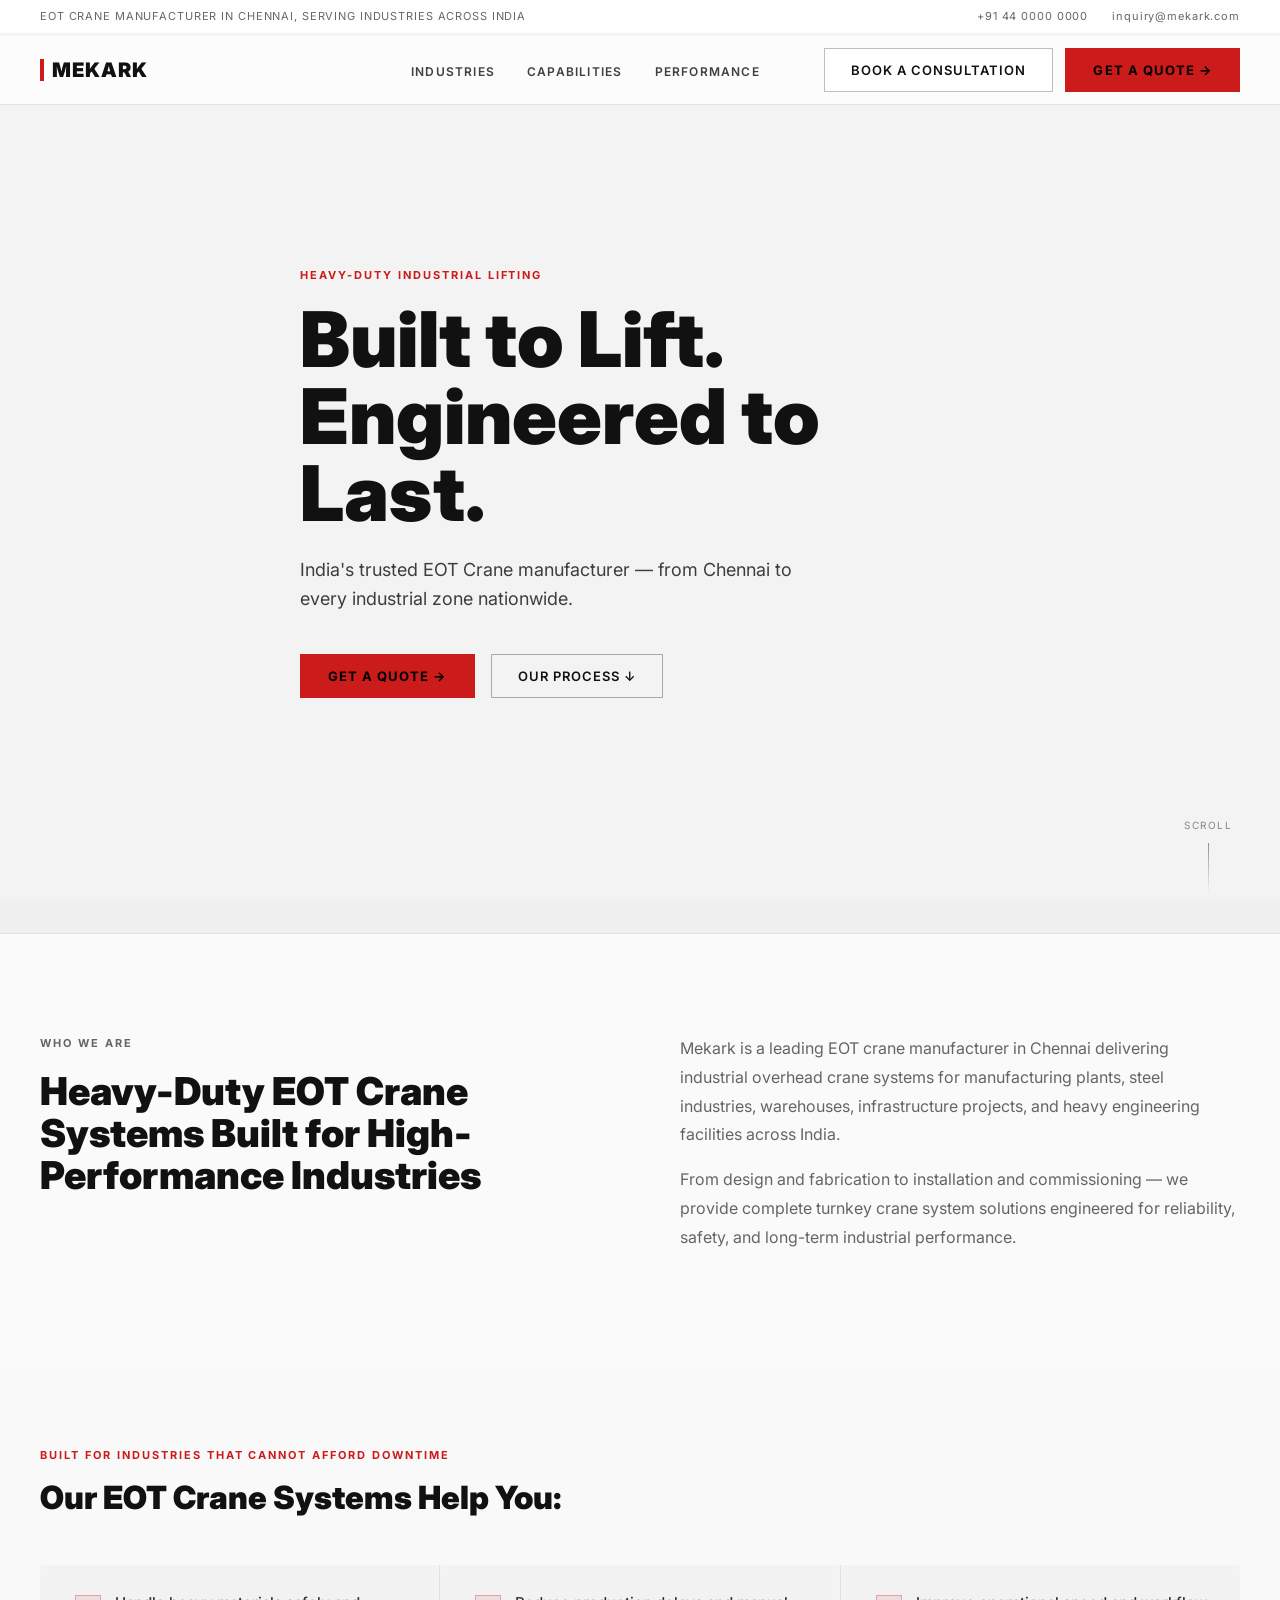
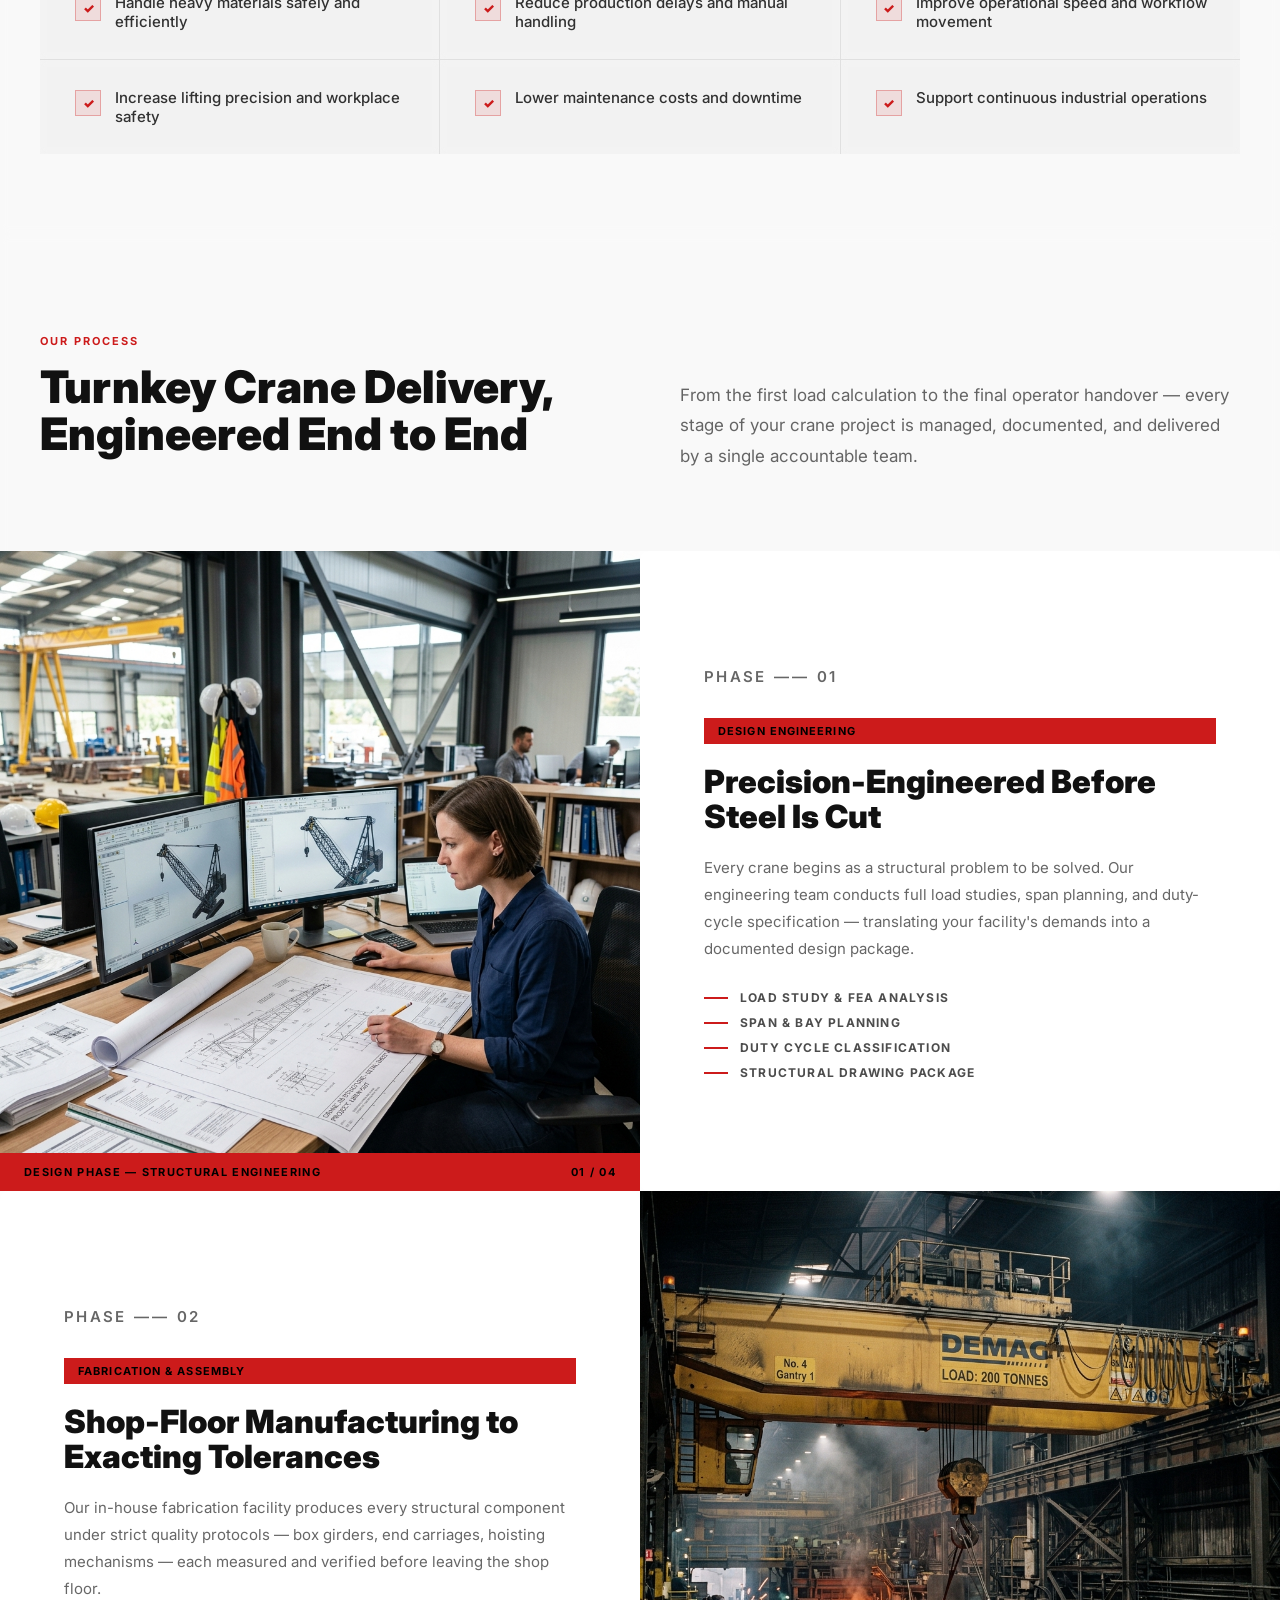
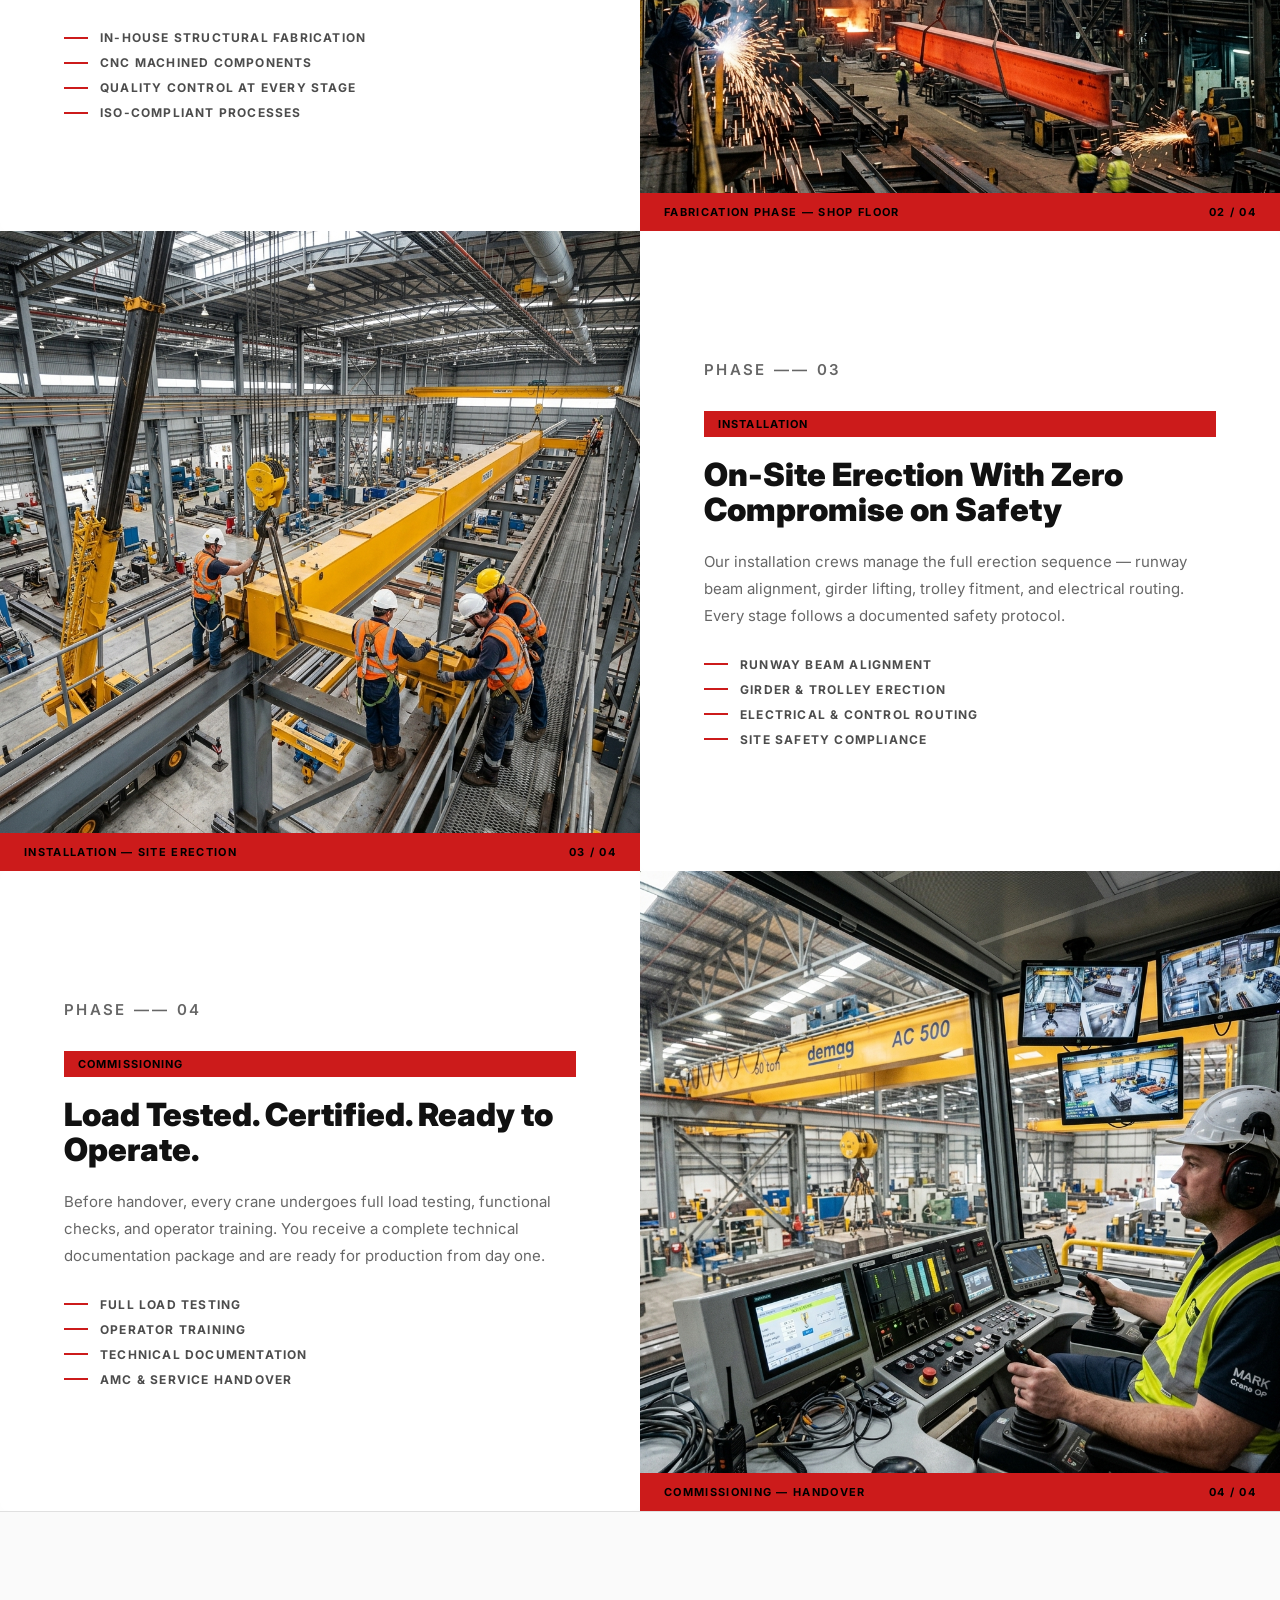
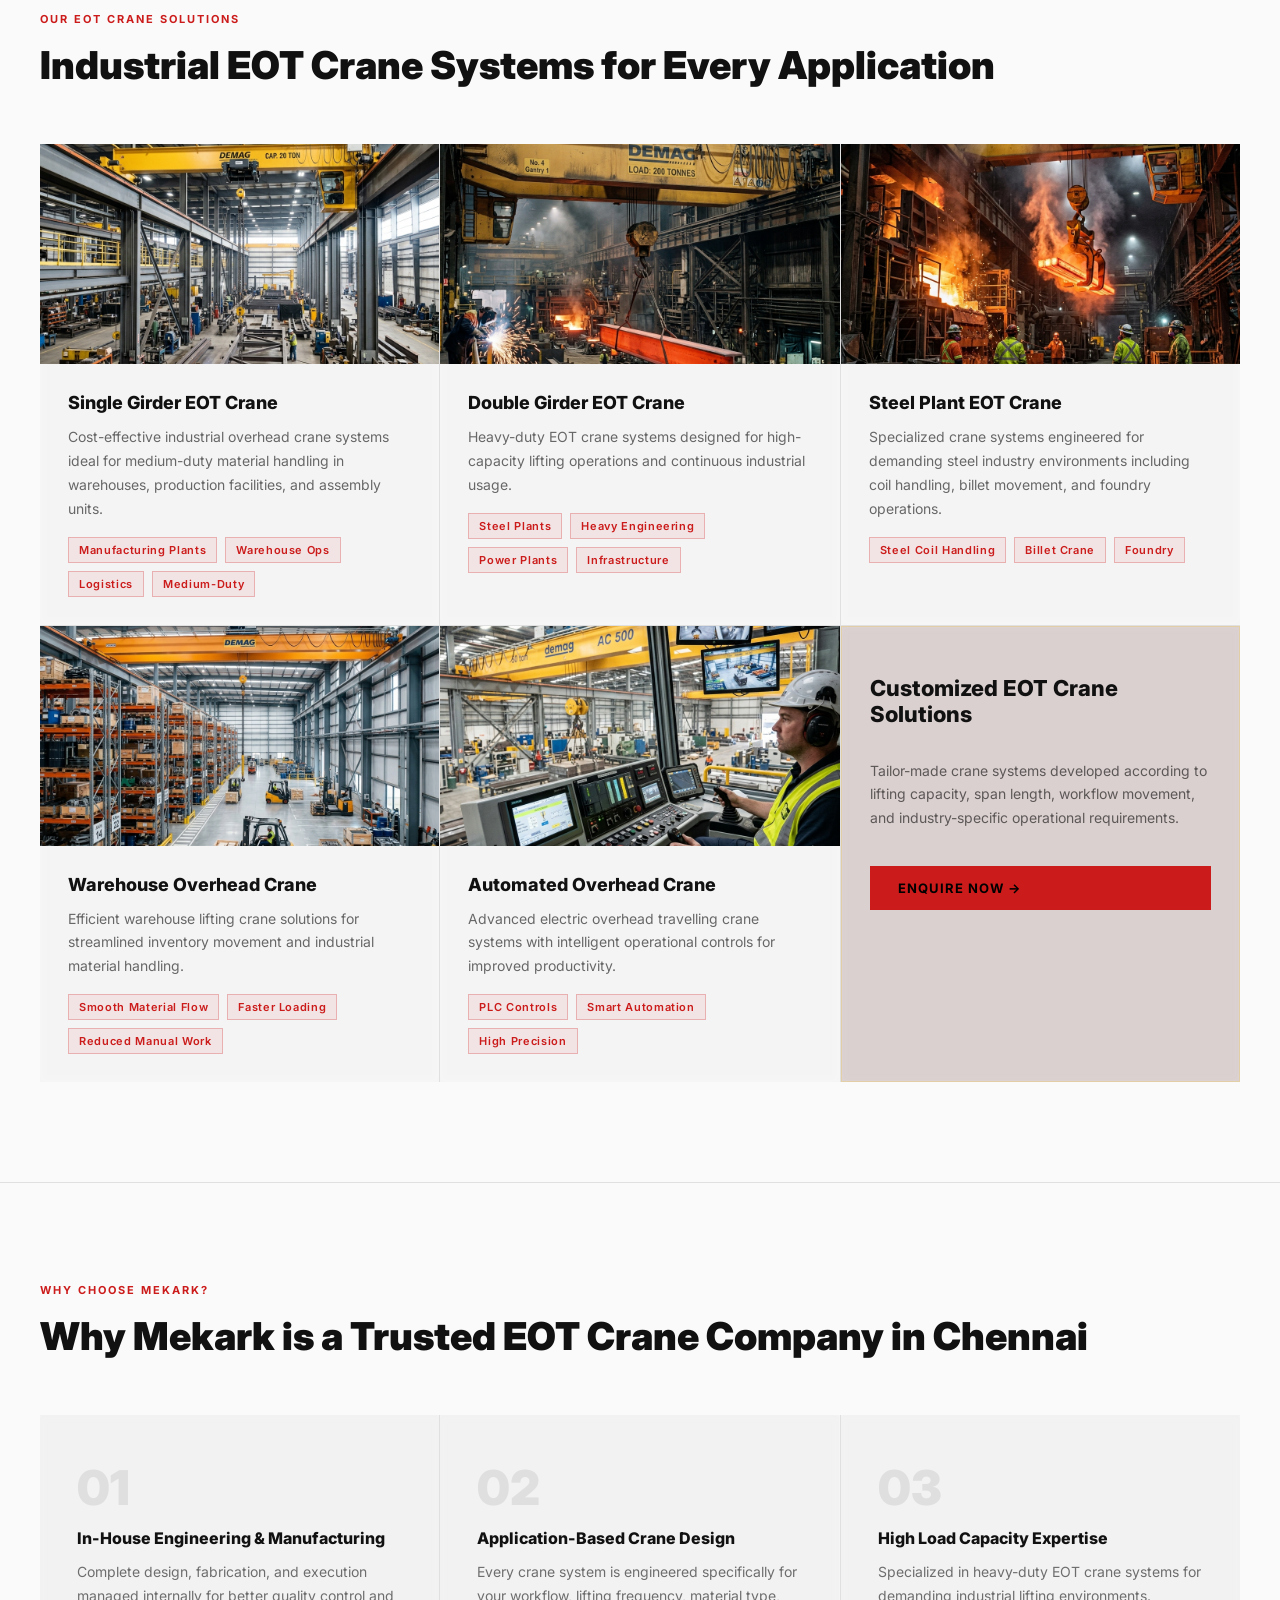
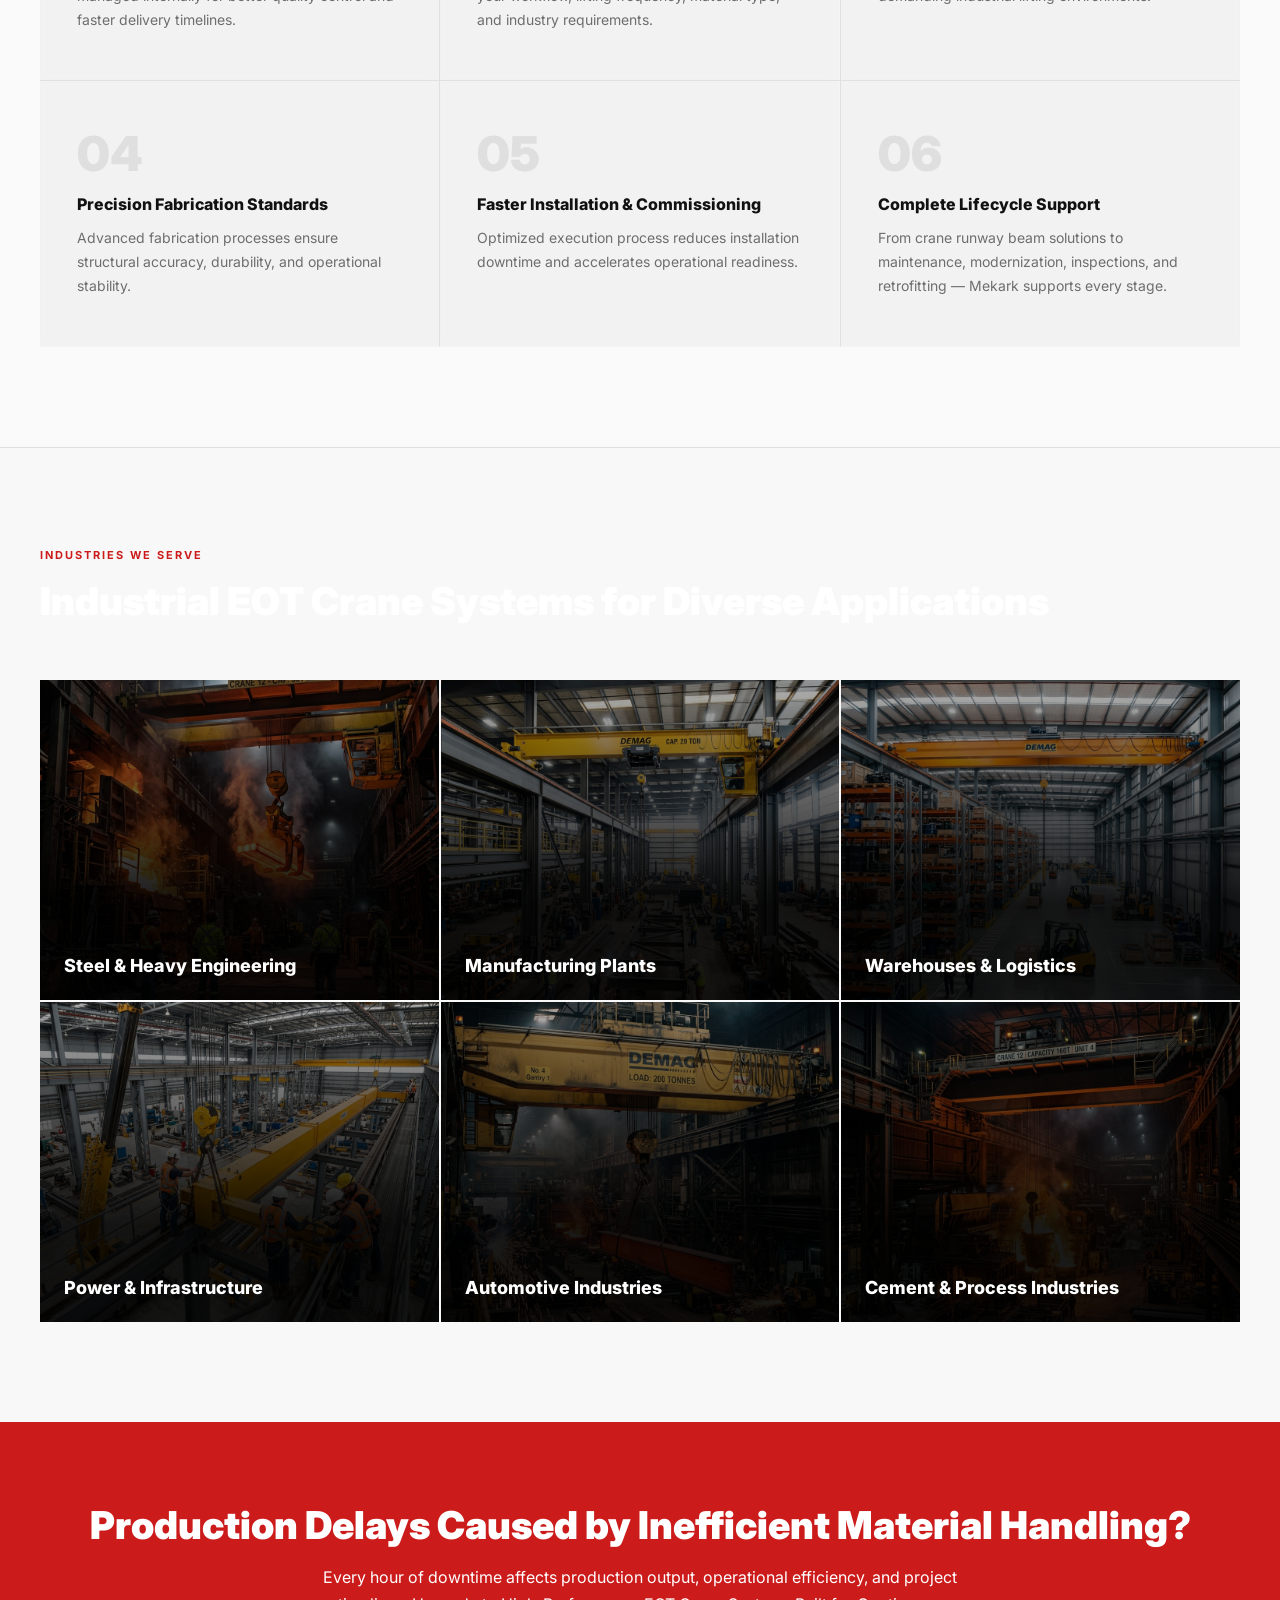
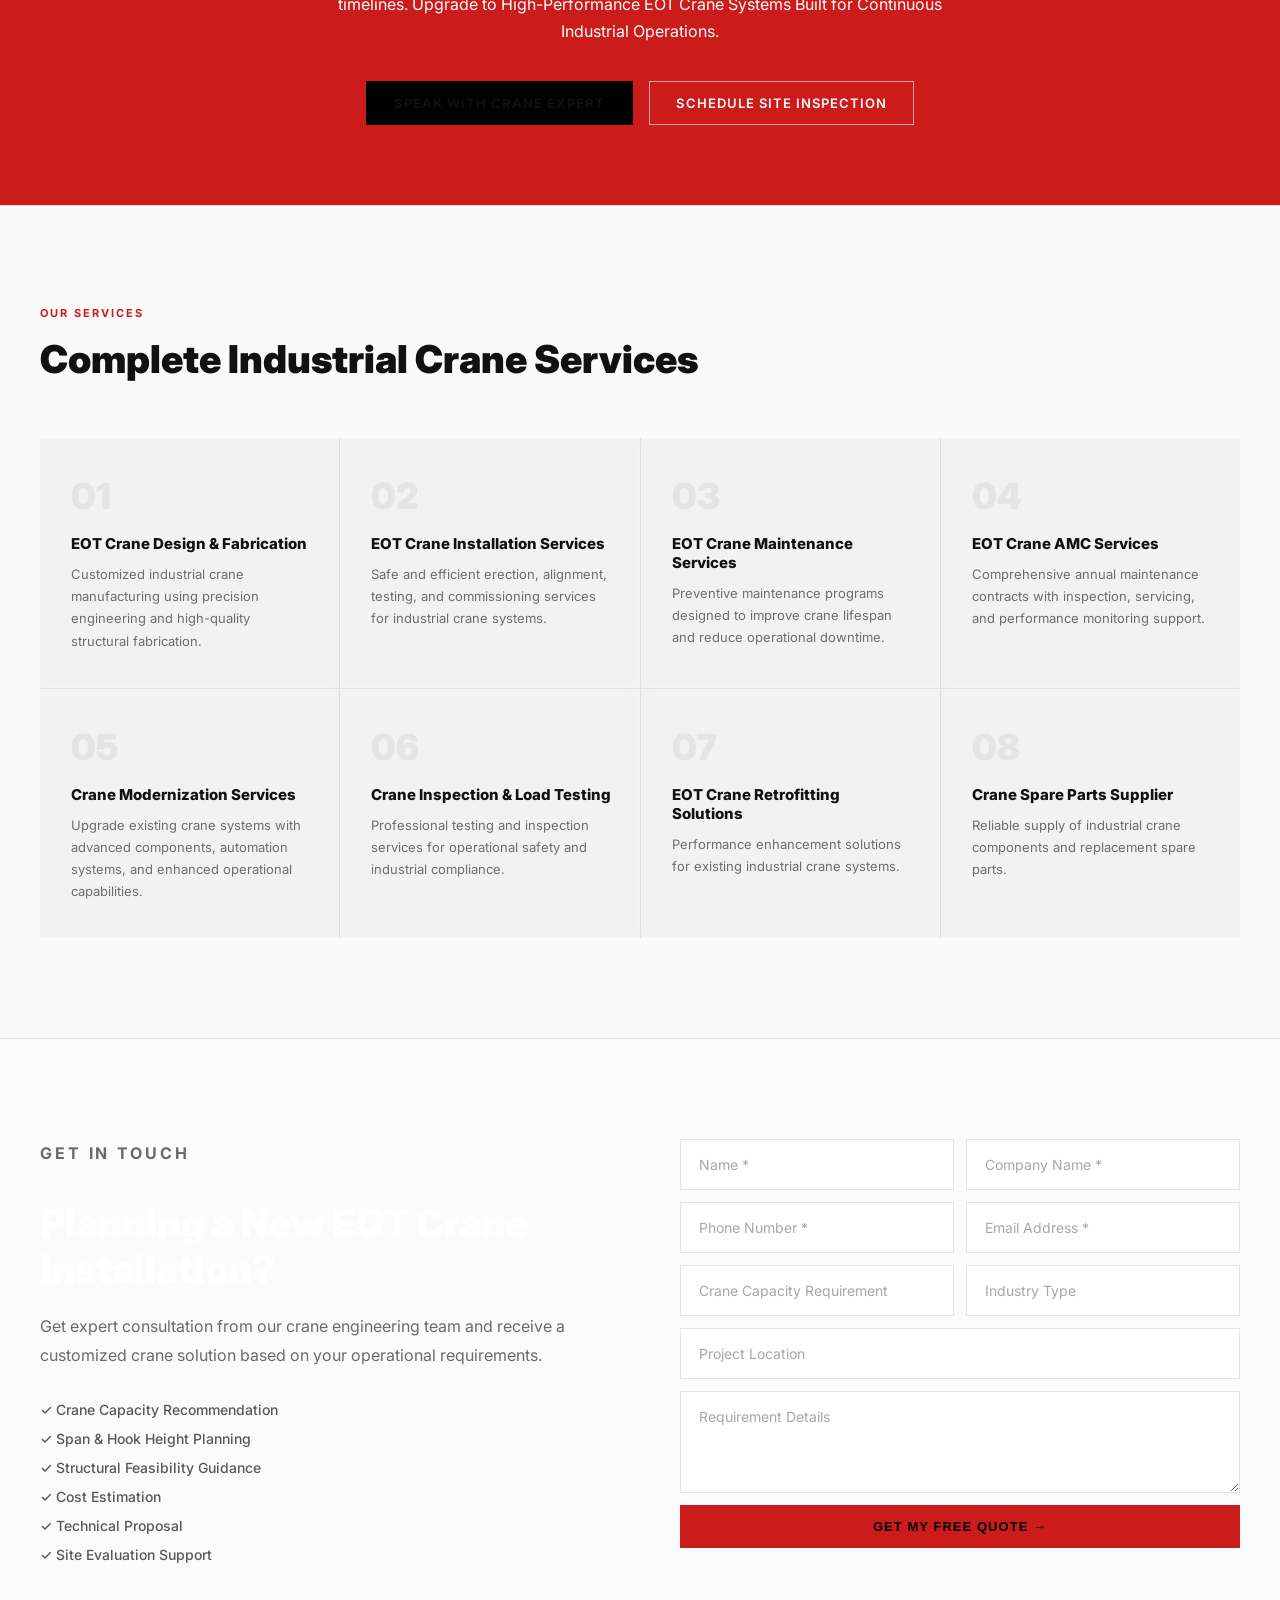
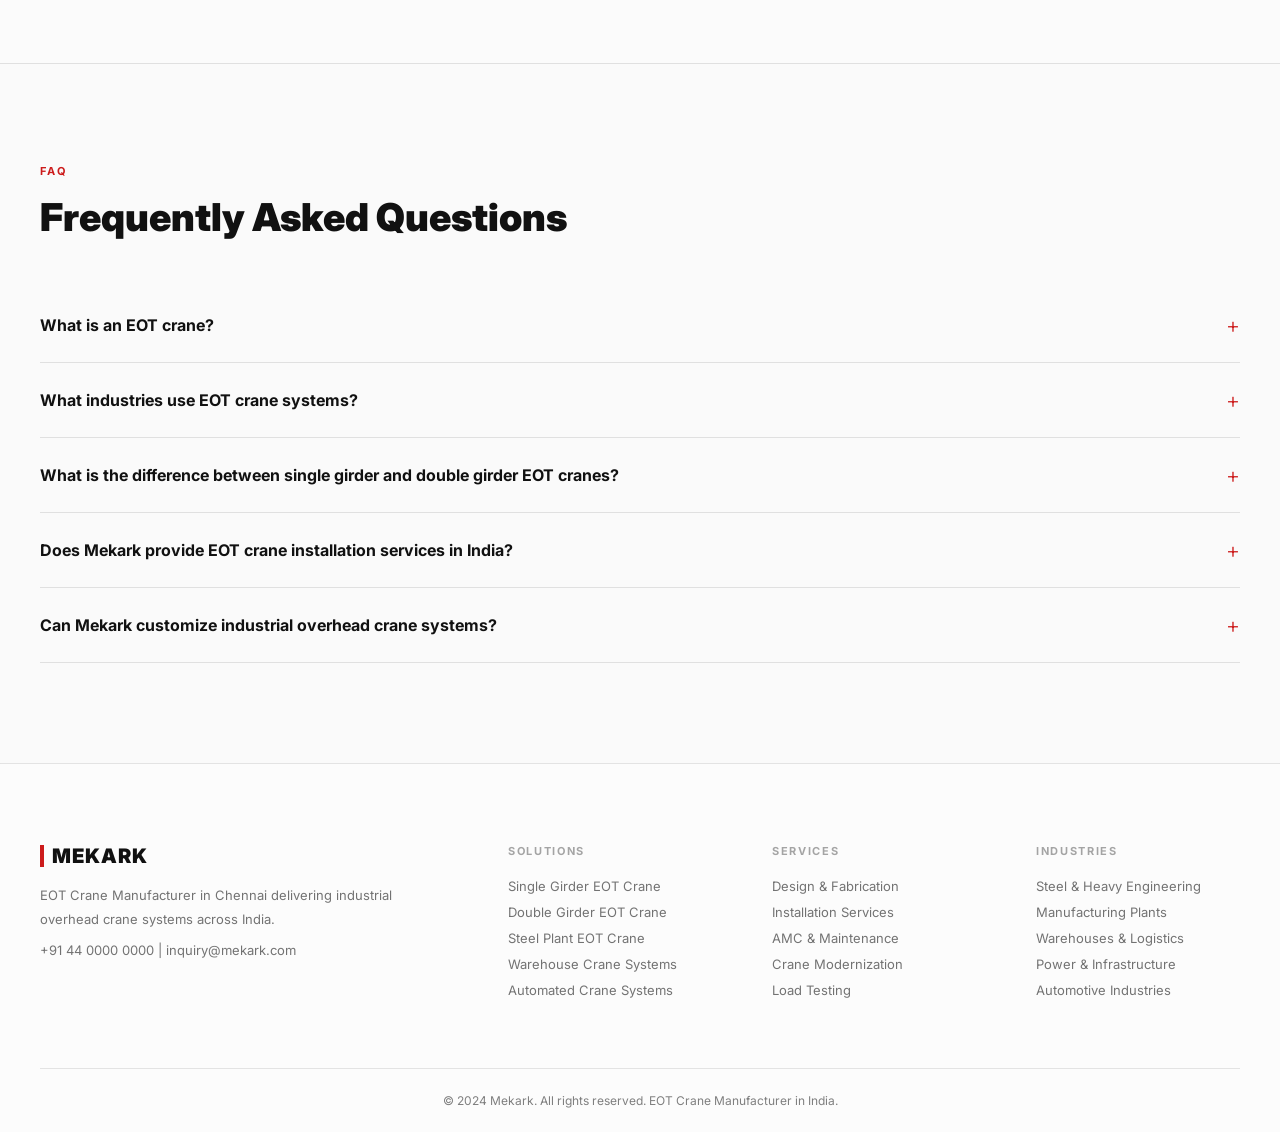
==== mekark-combined.html @ 703fe5ad "Fix: urgency button color, all headings/text forced black on light sections" ====
﻿<!DOCTYPE html>
<html lang="en">
<head>
<meta charset="UTF-8"/>
<meta name="viewport" content="width=device-width,initial-scale=1.0"/>
<title>Mekark – EOT Crane Manufacturer in India</title>
<meta name="description" content="Mekark is a leading EOT crane manufacturer in Chennai delivering industrial overhead crane systems for manufacturing plants, steel industries, warehouses and infrastructure projects across India."/>
<link rel="preconnect" href="https://fonts.googleapis.com"/>
<link href="https://fonts.googleapis.com/css2?family=Inter:wght@300;400;500;600;700;800;900&display=swap" rel="stylesheet"/>
<style>
/* ===== RESET & BASE ===== */
*,*::before,*::after{box-sizing:border-box;margin:0;padding:0}
html{scroll-behavior:smooth;font-size:16px}
body{font-family:'Inter',sans-serif;color:#111;overflow-x:hidden;background:#f0f0f0}
img{display:block;width:100%;height:100%;object-fit:cover}
a{text-decoration:none;color:inherit}
ul{list-style:none}
.container{max-width:1280px;margin:0 auto;padding:0 40px}

:root{
  --red:#CC1B1B;
  --dark:#1a1a1a;
  --glass-dark:rgba(0,0,0,0.50);
  --glass-mid:rgba(0,0,0,0.38);
  --glass-light:rgba(255,255,255,0.04);
  --border:rgba(0,0,0,0.10);
  --blur:blur(5px);
  --blur-sm:blur(3px);
}

/* ===== GLOBAL HEADING & TEXT FIX — ensure black on light glass ===== */
.intro-strip h2,.benefits-section h2,.process-section h2,.solutions-section h2,
.why-section h2,.industries-section h2,.services-section h2,.contact-left h2,
.faq-section h2,.process-intro h2,.contact-left p,
.intro-grid h2,.intro-grid p,
h1,h2,h3,h4,h5{color:#111}
.step-content h3{color:#111}
.step-content p{color:rgba(0,0,0,0.62)}
.why-card h4{color:#111}
.why-card p{color:rgba(0,0,0,0.60)}
.solution-body h4{color:#111}
.solution-body p{color:rgba(0,0,0,0.60)}
.service-item h4{color:#111}
.service-item p{color:rgba(0,0,0,0.58)}
.faq-q{color:#111}
.faq-a{color:rgba(0,0,0,0.62)}
/* Urgency strip keeps white text on red bg */
.urgency-strip h2,.urgency-strip p{color:#fff!important}
/* Industry overlay keeps white */
.industry-overlay h4,.industry-overlay p{color:#fff!important}
/* Hero title — dark since video has light tint */
.hero-title{color:#111}
.hero-sub{color:rgba(0,0,0,0.72)}
/* Contact benefits list */
.contact-benefits li{color:rgba(0,0,0,0.70)}
/* Footer */
.footer-grid>div>p{color:rgba(0,0,0,0.55)}
.footer-grid ul li{color:rgba(0,0,0,0.55)}
.footer-bottom p{color:rgba(0,0,0,0.50)}


/* ===== FIXED VIDEO BACKGROUND ===== */
#bgVideoWrap{
  position:fixed;
  inset:0;
  z-index:0;
  pointer-events:none;
}
#bgVideo{
  width:100%;
  height:100%;
  object-fit:cover;
  display:block;
}
.bg-master-overlay{
  position:absolute;
  inset:0;
  background:rgba(255,255,255,0.18);
}

/* ===== PROGRESS BAR ===== */
#scrollProgressBar{
  position:fixed;
  top:0;
  left:0;
  height:3px;
  width:0%;
  background:var(--red);
  z-index:9999;
  transition:width .05s linear;
}

/* ===== PAGE WRAPPER ===== */
#pageContent{
  position:relative;
  z-index:1;
}

/* ===== BUTTONS ===== */
.btn-yellow{display:inline-block;background:var(--red);color:#000;font-weight:700;font-size:13px;letter-spacing:.08em;padding:14px 28px;transition:all .25s;cursor:pointer;border:none}
.btn-yellow:hover{background:#e6b800;transform:translateY(-2px);box-shadow:0 8px 24px rgba(245,196,0,0.4)}
.btn-outline{display:inline-block;border:1.5px solid rgba(0,0,0,0.25);color:#111;font-weight:600;font-size:13px;letter-spacing:.08em;padding:13px 26px;transition:all .25s;backdrop-filter:var(--blur-sm)}
.btn-outline:hover{background:rgba(0,0,0,0.08);border-color:#111}
.btn-outline-white{display:inline-block;border:1.5px solid rgba(0,0,0,0.30);color:#111;font-weight:600;font-size:13px;letter-spacing:.08em;padding:13px 26px;transition:all .25s}
.btn-outline-white:hover{background:rgba(0,0,0,0.08)}
.btn-full{width:100%;text-align:center}

/* ===== TOP BAR ===== */
.topbar{background:rgba(255,255,255,0.92);color:rgba(0,0,0,0.6);font-size:11px;letter-spacing:.08em;padding:9px 40px;display:flex;justify-content:space-between;align-items:center;position:relative;z-index:200;border-bottom:1px solid rgba(255,255,255,0.06)}
.topbar-right{display:flex;gap:24px}

/* ===== NAVBAR ===== */
.navbar{position:fixed;top:36px;left:0;right:0;z-index:1000;background:rgba(255,255,255,0.72);backdrop-filter:var(--blur);border-bottom:1px solid var(--border);transition:top .3s,background .3s,box-shadow .3s}
.navbar.scrolled{top:0;background:rgba(255,255,255,0.95);box-shadow:0 2px 30px rgba(0,0,0,0.12)}
.nav-inner{max-width:1280px;margin:0 auto;padding:0 40px;height:68px;display:flex;align-items:center;gap:40px}
.logo{font-size:20px;font-weight:900;letter-spacing:.05em;display:flex;align-items:center;gap:8px;color:#111}
.logo-bar{display:inline-block;width:4px;height:22px;background:var(--red)}
.nav-links{display:flex;gap:32px;margin-left:auto}
.nav-links a{font-size:12px;font-weight:600;letter-spacing:.1em;color:rgba(0,0,0,0.75);transition:color .2s}
.nav-links a:hover{color:var(--red)}
.nav-cta{display:flex;gap:12px;align-items:center;margin-left:24px}
.hamburger{display:none;flex-direction:column;gap:5px;background:none;border:none;cursor:pointer;padding:4px}
.hamburger span{display:block;width:24px;height:2px;background:#111;transition:all .3s}
.mobile-menu{display:none;flex-direction:column;gap:0;background:rgba(255,255,255,0.98);backdrop-filter:var(--blur);border-top:1px solid var(--border)}
.mobile-menu a{padding:16px 40px;font-size:13px;font-weight:600;letter-spacing:.08em;border-bottom:1px solid var(--border);display:block;color:#111}
.mobile-menu .btn-yellow{margin:16px 40px;display:block;text-align:center}
.mobile-menu.open{display:flex}

/* ===== SECTION LABEL ===== */
.section-label{font-size:11px;font-weight:700;letter-spacing:.18em;color:var(--red);margin-bottom:16px;display:block}

/* ===== HERO ===== */
.hero{height:100vh;min-height:600px;display:flex;align-items:center;justify-content:center;position:relative}
.hero-content{position:relative;z-index:2;text-align:left;max-width:760px;padding:0 40px;color:#111}
.hero-label{font-size:11px;font-weight:700;letter-spacing:.18em;color:var(--red);margin-bottom:20px;opacity:0;transform:translateY(20px);animation:fadeUp .8s .3s forwards}
.hero-title{font-size:clamp(44px,6vw,88px);font-weight:900;line-height:1.0;margin-bottom:24px;opacity:0;transform:translateY(30px);animation:fadeUp .9s .5s forwards}
.hero-sub{font-size:18px;font-weight:400;color:rgba(0,0,0,0.75);margin-bottom:40px;max-width:520px;line-height:1.6;opacity:0;transform:translateY(20px);animation:fadeUp .8s .7s forwards}
.hero-btns{display:flex;gap:16px;flex-wrap:wrap;opacity:0;transform:translateY(20px);animation:fadeUp .8s .9s forwards}
.scroll-indicator{position:absolute;bottom:40px;right:48px;display:flex;flex-direction:column;align-items:center;gap:12px;color:rgba(0,0,0,0.45);font-size:10px;letter-spacing:.15em}
.scroll-line{width:1px;height:50px;background:linear-gradient(to bottom,rgba(0,0,0,0.4),transparent);animation:scrollPulse 2s infinite}
@keyframes scrollPulse{0%,100%{opacity:.4}50%{opacity:1}}
@keyframes fadeUp{to{opacity:1;transform:translateY(0)}}

/* ===== GLASS SECTION BASE ===== */
.glass-section{background:var(--glass-dark);backdrop-filter:var(--blur);border-top:1px solid var(--border)}
.glass-section-mid{background:var(--glass-mid);backdrop-filter:var(--blur)}
.glass-section-light{background:rgba(0,0,0,0.35);backdrop-filter:var(--blur-sm)}

/* ===== INTRO STRIP ===== */
.intro-strip{padding:100px 0;background:rgba(255,255,255,0.68);backdrop-filter:blur(4px);border-top:1px solid var(--border)}
.intro-grid{display:grid;grid-template-columns:1fr 1fr;gap:80px;align-items:start}
.intro-grid h2{font-size:clamp(28px,3vw,44px);font-weight:900;line-height:1.1;margin-top:12px;color:#111}
.intro-grid p{color:rgba(0,0,0,0.60);line-height:1.8;margin-bottom:16px}

/* ===== BENEFITS ===== */
.benefits-section{padding:80px 0;background:rgba(255,255,255,0.62);backdrop-filter:blur(4px)}
.benefits-section h2{font-size:clamp(26px,2.5vw,40px);font-weight:900;margin-bottom:48px;color:#111}
.benefits-grid{display:grid;grid-template-columns:repeat(3,1fr);gap:1px;background:var(--border)}
.benefit-item{display:flex;align-items:flex-start;gap:14px;padding:28px 32px;font-size:15px;font-weight:500;background:rgba(255,255,255,0.65);backdrop-filter:blur(3px);transition:all .3s;color:rgba(0,0,0,0.80)}
.benefit-item:hover{background:rgba(245,196,0,0.12);color:#111}
.benefit-item:hover .benefit-check{background:var(--red);color:#000}
.benefit-check{min-width:26px;height:26px;background:rgba(204,27,27,0.10);color:var(--red);font-weight:900;display:flex;align-items:center;justify-content:center;font-size:13px;flex-shrink:0;margin-top:2px;border:1px solid rgba(204,27,27,0.30);transition:all .3s}

/* ===== PROCESS SECTION ===== */
.process-section{padding:100px 0 0;background:rgba(255,255,255,0.62);backdrop-filter:blur(4px)}
.process-intro{display:grid;grid-template-columns:1fr 1fr;gap:80px;align-items:start;margin-bottom:80px}
.process-intro h2{font-size:clamp(30px,3.5vw,52px);font-weight:900;line-height:1.05;color:#111}
.process-intro p{color:rgba(0,0,0,0.60);line-height:1.8;font-size:17px;padding-top:16px}
.process-steps{display:flex;flex-direction:column;gap:0}
.process-step{display:grid;grid-template-columns:1fr 1fr;min-height:560px;opacity:0;transform:translateY(40px);transition:opacity .7s,transform .7s}
.process-step.visible{opacity:1;transform:translateY(0)}
.process-step.reverse{direction:rtl}
.process-step.reverse .step-content,.process-step.reverse .step-image{direction:ltr}
.step-image{position:relative;overflow:hidden}
.step-image img{width:100%;height:100%;object-fit:cover;transition:transform .6s}
.process-step:hover .step-image img{transform:scale(1.04)}
.step-tag{position:absolute;bottom:0;left:0;right:0;background:var(--red);color:#000;font-size:11px;font-weight:700;letter-spacing:.12em;padding:12px 24px;display:flex;justify-content:space-between}
.step-content{padding:60px 64px;display:flex;flex-direction:column;justify-content:center;background:rgba(255,255,255,0.76);backdrop-filter:blur(4px)}
.phase-num{font-size:12px;font-weight:600;letter-spacing:.15em;color:rgba(0,0,0,0.40);margin-bottom:16px;display:flex;align-items:center;gap:8px}
.phase-badge{display:inline-block;background:var(--red);color:#000;font-size:11px;font-weight:700;letter-spacing:.1em;padding:6px 14px;margin-bottom:20px}
.step-content h3{font-size:clamp(22px,2.5vw,36px);font-weight:900;line-height:1.1;margin-bottom:20px;color:#111}
.step-content p{color:rgba(0,0,0,0.60);line-height:1.8;font-size:15px;margin-bottom:28px}
.phase-list{display:flex;flex-direction:column;gap:10px}
.phase-list li{display:flex;align-items:center;gap:12px;font-size:12px;font-weight:700;letter-spacing:.1em;color:rgba(0,0,0,0.70)}
.phase-list li::before{content:'';display:inline-block;width:24px;height:2px;background:var(--red);flex-shrink:0}

/* ===== SOLUTIONS ===== */
.solutions-section{padding:100px 0;background:rgba(255,255,255,0.65);backdrop-filter:blur(4px);border-top:1px solid var(--border)}
.solutions-section h2{font-size:clamp(26px,3vw,44px);font-weight:900;margin-bottom:56px;color:#111}
.solutions-grid{display:grid;grid-template-columns:repeat(3,1fr);gap:1px;background:var(--border)}
.solution-card{background:rgba(255,255,255,0.70);backdrop-filter:blur(3px);overflow:hidden;transition:transform .3s,box-shadow .3s}
.solution-card:hover{transform:translateY(-6px);box-shadow:0 20px 40px rgba(0,0,0,0.5)}
.solution-img{height:220px;overflow:hidden}
.solution-body{padding:28px}
.solution-body h4{font-size:18px;font-weight:800;margin-bottom:12px;color:#111}
.solution-body p{color:rgba(0,0,0,0.58);font-size:14px;line-height:1.7;margin-bottom:16px}
.solution-tags{display:flex;flex-wrap:wrap;gap:8px}
.solution-tags span{font-size:11px;font-weight:600;letter-spacing:.06em;background:rgba(204,27,27,0.08);color:var(--red);padding:5px 10px;border:1px solid rgba(204,27,27,0.25)}
.solution-card-dark{background:rgba(204,27,27,0.06);border:1px solid rgba(245,196,0,0.2)}
.solution-card-dark .solution-body{padding:48px 28px;display:flex;flex-direction:column;gap:20px;height:100%}
.solution-card-dark h4{font-size:22px;color:#111}
.solution-card-dark p{color:rgba(0,0,0,0.58)}

/* ===== WHY SECTION ===== */
.why-section{padding:100px 0;background:rgba(255,255,255,0.65);backdrop-filter:blur(4px);border-top:1px solid var(--border)}
.why-section h2{font-size:clamp(26px,3vw,44px);font-weight:900;margin-bottom:56px;color:#111}
.why-grid{display:grid;grid-template-columns:repeat(3,1fr);gap:1px;background:var(--border)}
.why-card{padding:48px 36px;background:rgba(255,255,255,0.62);backdrop-filter:blur(3px);transition:all .3s;position:relative;overflow:hidden}
.why-card::after{content:'';position:absolute;bottom:0;left:0;width:0;height:3px;background:var(--red);transition:width .4s}
.why-card:hover::after{width:100%}
.why-card:hover{background:rgba(204,27,27,0.06)}
.why-num{font-size:48px;font-weight:900;color:rgba(0,0,0,0.08);margin-bottom:16px;line-height:1;transition:color .3s}
.why-card:hover .why-num{color:var(--red)}
.why-card h4{font-size:16px;font-weight:800;margin-bottom:12px;color:#111}
.why-card p{color:rgba(0,0,0,0.55);font-size:14px;line-height:1.7}

/* ===== INDUSTRIES ===== */
.industries-section{padding:100px 0;background:rgba(255,255,255,0.55);backdrop-filter:blur(3px);border-top:1px solid var(--border)}
.industries-section h2{font-size:clamp(26px,3vw,44px);font-weight:900;color:#fff;margin-bottom:56px}
.industries-grid{display:grid;grid-template-columns:repeat(3,1fr);gap:2px}
.industry-card{position:relative;height:320px;overflow:hidden;cursor:pointer}
.industry-card::before{content:'';position:absolute;inset:0;background:linear-gradient(to top,rgba(0,0,0,0.9) 30%,rgba(0,0,0,0.3) 100%);z-index:1;transition:all .4s}
.industry-card:hover::before{background:rgba(0,0,0,0.5)}
.industry-card img{position:absolute;inset:0;transition:transform .5s}
.industry-card:hover img{transform:scale(1.07)}
.industry-overlay{position:absolute;bottom:0;left:0;right:0;z-index:2;padding:28px 24px;transform:translateY(12px);transition:transform .4s}
.industry-card:hover .industry-overlay{transform:translateY(0)}
.industry-overlay h4{color:#fff;font-size:18px;font-weight:800;margin-bottom:8px}
.industry-overlay p{color:rgba(0,0,0,0.65);font-size:13px;line-height:1.6;opacity:0;max-height:0;overflow:hidden;transition:opacity .4s .1s,max-height .4s}
.industry-card:hover .industry-overlay p{opacity:1;max-height:100px}

/* ===== URGENCY STRIP ===== */
.urgency-strip{background:var(--red);padding:80px 0;text-align:center}
.urgency-strip h2{font-size:clamp(24px,3vw,42px);font-weight:900;color:#fff;margin-bottom:16px}
.urgency-strip p{color:rgba(255,255,255,0.85);font-size:16px;max-width:640px;margin:0 auto 36px;line-height:1.7}
.urgency-btns{display:flex;gap:16px;justify-content:center;flex-wrap:wrap}
.urgency-strip .btn-yellow{background:#000;color:#111}
.urgency-strip .btn-yellow:hover{background:#f0f0f0}
.urgency-strip .btn-outline-white{border-color:rgba(255,255,255,0.60);color:#fff}
.urgency-strip .btn-outline-white:hover{background:rgba(255,255,255,0.15)}

/* ===== SERVICES ===== */
.services-section{padding:100px 0;background:rgba(255,255,255,0.65);backdrop-filter:blur(4px);border-top:1px solid var(--border)}
.services-section h2{font-size:clamp(26px,3vw,44px);font-weight:900;margin-bottom:56px;color:#111}
.services-grid{display:grid;grid-template-columns:repeat(4,1fr);gap:1px;background:var(--border)}
.service-item{padding:36px 28px;background:rgba(255,255,255,0.62);backdrop-filter:blur(3px);transition:all .3s}
.service-item:hover{background:rgba(204,27,27,0.08)}
.service-item:hover .service-num{color:var(--red)}
.service-num{font-size:36px;font-weight:900;color:rgba(0,0,0,0.06);margin-bottom:16px;display:block;transition:color .3s}
.service-item h4{font-size:15px;font-weight:800;margin-bottom:10px;color:#111}
.service-item p{color:rgba(0,0,0,0.55);font-size:13px;line-height:1.7}

/* ===== CONTACT ===== */
.contact-section{padding:100px 0;background:rgba(255,255,255,0.72);backdrop-filter:blur(4px);border-top:1px solid var(--border)}
.contact-grid{display:grid;grid-template-columns:1fr 1fr;gap:80px;align-items:start}
.contact-left h2{font-size:clamp(28px,3vw,44px);font-weight:900;color:#fff;margin-bottom:20px}
.contact-left p{color:rgba(0,0,0,0.58);line-height:1.8;margin-bottom:32px;font-size:16px}
.contact-benefits{display:flex;flex-direction:column;gap:12px}
.contact-benefits li{color:rgba(0,0,0,0.65);font-size:14px;font-weight:500}
.contact-form{display:flex;flex-direction:column;gap:12px}
.form-row{display:grid;grid-template-columns:1fr 1fr;gap:12px}
.contact-form input,.contact-form textarea{background:rgba(255,255,255,0.80);border:1px solid var(--border);color:#111;padding:16px 18px;font-family:inherit;font-size:14px;outline:none;width:100%;transition:border-color .25s;backdrop-filter:var(--blur-sm)}
.contact-form input::placeholder,.contact-form textarea::placeholder{color:rgba(0,0,0,0.35)}
.contact-form input:focus,.contact-form textarea:focus{border-color:var(--red)}
.contact-form textarea{resize:vertical}

/* ===== FAQ ===== */
.faq-section{padding:100px 0;background:rgba(255,255,255,0.65);backdrop-filter:blur(4px);border-top:1px solid var(--border)}
.faq-section h2{font-size:clamp(26px,3vw,44px);font-weight:900;margin-bottom:48px;color:#111}
.faq-list{display:flex;flex-direction:column;gap:0}
.faq-item{border-bottom:1px solid var(--border)}
.faq-q{width:100%;background:none;border:none;text-align:left;padding:24px 0;font-family:inherit;font-size:16px;font-weight:700;cursor:pointer;display:flex;justify-content:space-between;align-items:center;color:#111}
.faq-q:hover{color:var(--red)}
.faq-arrow{font-size:22px;font-weight:300;color:var(--red);transition:transform .3s}
.faq-a{max-height:0;overflow:hidden;transition:max-height .4s ease,padding .3s;color:rgba(0,0,0,0.58);font-size:15px;line-height:1.8;padding:0}
.faq-item.open .faq-a{max-height:200px;padding-bottom:24px}
.faq-item.open .faq-arrow{transform:rotate(45deg)}

/* ===== FOOTER ===== */
.footer{background:rgba(255,255,255,0.80);backdrop-filter:blur(4px);color:rgba(0,0,0,0.50);padding:80px 0 0;border-top:1px solid var(--border)}
.footer-grid{display:grid;grid-template-columns:2fr 1fr 1fr 1fr;gap:60px;padding-bottom:60px}
.footer .logo{margin-bottom:16px}
.footer-grid>div>p{font-size:13px;line-height:1.8;margin-bottom:8px}
.footer-grid h5{font-size:11px;font-weight:700;letter-spacing:.15em;color:rgba(0,0,0,0.35);margin-bottom:20px}
.footer-grid ul li{font-size:13px;margin-bottom:10px;cursor:pointer;transition:color .2s}
.footer-grid ul li:hover{color:#111}
.footer-bottom{border-top:1px solid var(--border);padding:24px 0;font-size:12px;text-align:center}

/* ===== ANIMATION KEYFRAMES ===== */
@keyframes shimmerBtn{0%{left:-120%}100%{left:120%}}
@keyframes borderGrow{from{width:0}to{width:100%}}
@keyframes floatBadge{0%,100%{transform:translateY(0)}50%{transform:translateY(-6px)}}
@keyframes pulseRed{0%,100%{box-shadow:0 0 0 0 rgba(204,27,27,0.5)}60%{box-shadow:0 0 0 12px rgba(204,27,27,0)}}
@keyframes spinIn{from{opacity:0;transform:rotate(-8deg) scale(0.9)}to{opacity:1;transform:rotate(0) scale(1)}}

/* ===== SCROLL REVEALS — DIRECTIONAL ===== */
.reveal{opacity:0;transform:translateY(55px);transition:opacity .8s cubic-bezier(.2,.8,.3,1),transform .8s cubic-bezier(.2,.8,.3,1)}
.reveal.visible{opacity:1;transform:translateY(0)}
.reveal-left{opacity:0;transform:translateX(-70px);transition:opacity .8s cubic-bezier(.2,.8,.3,1),transform .8s cubic-bezier(.2,.8,.3,1)}
.reveal-left.visible{opacity:1;transform:translateX(0)}
.reveal-right{opacity:0;transform:translateX(70px);transition:opacity .8s cubic-bezier(.2,.8,.3,1),transform .8s cubic-bezier(.2,.8,.3,1)}
.reveal-right.visible{opacity:1;transform:translateX(0)}
.reveal-top{opacity:0;transform:translateY(-50px);transition:opacity .8s cubic-bezier(.2,.8,.3,1),transform .8s cubic-bezier(.2,.8,.3,1)}
.reveal-top.visible{opacity:1;transform:translateY(0)}
.reveal-scale{opacity:0;transform:scale(0.82);transition:opacity .75s cubic-bezier(.2,.8,.3,1),transform .75s cubic-bezier(.2,.8,.3,1)}
.reveal-scale.visible{opacity:1;transform:scale(1)}

/* ===== BUTTON HOVER — shimmer sweep ===== */
.btn-yellow,.btn-red{position:relative;overflow:hidden}
.btn-yellow::after,.btn-red::after{content:'';position:absolute;top:0;left:-120%;width:60%;height:100%;background:linear-gradient(120deg,transparent,rgba(255,255,255,0.35),transparent);transition:none;pointer-events:none}
.btn-yellow:hover::after,.btn-red:hover::after{animation:shimmerBtn .5s ease forwards}

/* ===== NAV LINKS — underline slide ===== */
.nav-links a{position:relative}
.nav-links a::after{content:'';position:absolute;bottom:-4px;left:0;width:0;height:2px;background:var(--red);transition:width .3s ease}
.nav-links a:hover::after{width:100%}

/* ===== BENEFIT ITEMS — lift + border left ===== */
.benefit-item{position:relative;border-left:3px solid transparent;transition:all .3s,border-color .3s}
.benefit-item:hover{border-left-color:var(--red);transform:translateX(6px)}

/* ===== SOLUTION CARDS — 3D lift + glow ===== */
.solution-card{transition:transform .35s cubic-bezier(.2,.8,.3,1),box-shadow .35s}
.solution-card:hover{transform:translateY(-10px) scale(1.02);box-shadow:0 24px 48px rgba(204,27,27,0.18),0 0 0 1px rgba(204,27,27,0.15)}
.solution-card .solution-img img{transition:transform .5s cubic-bezier(.2,.8,.3,1)}
.solution-card:hover .solution-img img{transform:scale(1.08)}

/* ===== WHY CARDS — glow border + number highlight ===== */
.why-card{transition:all .35s;border:1px solid transparent}
.why-card:hover{border-color:rgba(204,27,27,0.25);transform:translateY(-8px) scale(1.02);box-shadow:0 20px 40px rgba(204,27,27,0.12)}
.why-num{transition:all .4s cubic-bezier(.2,.8,.3,1)}
.why-card:hover .why-num{transform:scale(1.15) translateX(4px);color:var(--red)!important}

/* ===== SERVICE ITEMS — left bar sweep ===== */
.service-item{position:relative;overflow:hidden;border-left:3px solid transparent;transition:all .3s,border-color .3s,box-shadow .3s}
.service-item::before{content:'';position:absolute;top:0;left:0;width:100%;height:0;background:rgba(204,27,27,0.05);transition:height .35s ease;z-index:0}
.service-item:hover::before{height:100%}
.service-item>*{position:relative;z-index:1}
.service-item:hover{border-left-color:var(--red);transform:translateX(4px);box-shadow:4px 0 20px rgba(204,27,27,0.10)}

/* ===== FAQ ITEMS — slide open + red highlight ===== */
.faq-item{transition:background .3s}
.faq-item:hover{background:rgba(204,27,27,0.04)}
.faq-item.open{background:rgba(204,27,27,0.06)}
.faq-q{transition:color .25s,letter-spacing .25s}
.faq-q:hover{letter-spacing:.01em}

/* ===== INDUSTRY CARDS — zoom + reveal ===== */
.industry-card{transition:transform .4s cubic-bezier(.2,.8,.3,1)}
.industry-card:hover{transform:scale(1.03);z-index:2}
.industry-card::after{content:'';position:absolute;inset:0;border:3px solid var(--red);z-index:3;opacity:0;transition:opacity .35s;pointer-events:none}
.industry-card:hover::after{opacity:0.6}

/* ===== PROCESS STEP — content slide hover ===== */
.step-content{transition:box-shadow .35s}
.process-step:hover .step-content{box-shadow:inset -4px 0 0 var(--red)}
.process-step.reverse:hover .step-content{box-shadow:inset 4px 0 0 var(--red)}
.phase-badge{transition:transform .3s,box-shadow .3s}
.process-step:hover .phase-badge{transform:translateY(-3px);box-shadow:0 6px 16px rgba(204,27,27,0.35);animation:pulseRed 1.5s ease infinite}

/* ===== LOGO HOVER ===== */
.logo{transition:letter-spacing .3s}
.logo:hover{letter-spacing:.12em}
.logo-bar{transition:height .3s}
.logo:hover .logo-bar{height:28px}

/* ===== FOOTER LINKS ===== */
.footer-grid ul li{position:relative;padding-left:0;transition:color .25s,padding-left .25s}
.footer-grid ul li:hover{padding-left:8px;color:var(--red)!important}

/* ===== SECTION LABELS — bounce in ===== */
.section-label{animation:none}
.section-label.visible{animation:spinIn .6s ease both}

/* ===== CONTACT FORM INPUTS ===== */
.contact-form input,.contact-form textarea{transition:border-color .25s,box-shadow .25s,transform .2s}
.contact-form input:focus,.contact-form textarea:focus{transform:scale(1.01);box-shadow:0 4px 16px rgba(204,27,27,0.12)}


/* ===== RESPONSIVE ===== */
@media(max-width:1024px){
  .intro-grid,.process-intro,.contact-grid{grid-template-columns:1fr;gap:40px}
  .benefits-grid,.why-grid{grid-template-columns:1fr 1fr}
  .solutions-grid,.services-grid{grid-template-columns:1fr 1fr}
  .industries-grid{grid-template-columns:1fr 1fr}
  .footer-grid{grid-template-columns:1fr 1fr;gap:40px}
}
@media(max-width:768px){
  .topbar{display:none}
  .navbar{top:0}
  .container{padding:0 20px}
  .nav-links,.nav-cta{display:none}
  .hamburger{display:flex}
  .nav-inner{padding:0 20px}
  .process-step,.process-step.reverse{grid-template-columns:1fr;direction:ltr;min-height:auto}
  .step-content{padding:36px 20px}
  .benefits-grid{grid-template-columns:1fr}
  .solutions-grid,.why-grid,.services-grid{grid-template-columns:1fr}
  .industries-grid{grid-template-columns:1fr}
  .footer-grid{grid-template-columns:1fr}
  .form-row{grid-template-columns:1fr}
  .hero-content{padding:0 20px}
  .hero-btns{flex-direction:column;align-items:flex-start}
}
@media(max-width:480px){
  .solution-img{height:160px}
  .industry-card{height:220px}
}

</style>
</head>
<body>

<!-- FIXED VIDEO BACKGROUND — scrubs frame-by-frame on page scroll -->
<div id="bgVideoWrap">
  <video id="bgVideo" muted playsinline preload="auto" src="assets/hero.mp4"></video>
  <div class="bg-master-overlay"></div>
</div>

<!-- SCROLL PROGRESS BAR (top of viewport) -->
<div id="scrollProgressBar"></div>

<!-- ALL PAGE CONTENT sits above the video -->
<div id="pageContent">

  <!-- TOP BAR -->
  <div class="topbar">
    <span>EOT CRANE MANUFACTURER IN CHENNAI, SERVING INDUSTRIES ACROSS INDIA</span>
    <div class="topbar-right">
      <span>+91 44 0000 0000</span>
      <span>inquiry@mekark.com</span>
    </div>
  </div>

  <!-- NAV -->
  <nav class="navbar" id="navbar">
    <div class="nav-inner">
      <div class="logo"><span class="logo-bar"></span>MEKARK</div>
      <ul class="nav-links">
        <li><a href="#industries">INDUSTRIES</a></li>
        <li><a href="#capabilities">CAPABILITIES</a></li>
        <li><a href="#performance">PERFORMANCE</a></li>
      </ul>
      <div class="nav-cta">
        <a href="#contact" class="btn-outline">BOOK A CONSULTATION</a>
        <a href="#contact" class="btn-yellow">GET A QUOTE →</a>
      </div>
      <button class="hamburger" id="hamburger" aria-label="Menu">
        <span></span><span></span><span></span>
      </button>
    </div>
    <div class="mobile-menu" id="mobileMenu">
      <a href="#industries">INDUSTRIES</a>
      <a href="#capabilities">CAPABILITIES</a>
      <a href="#performance">PERFORMANCE</a>
      <a href="#contact" class="btn-yellow">GET A QUOTE →</a>
    </div>
  </nav>

  <!-- HERO — 100vh, transparent, video shows through -->
  <section class="hero" id="hero">
    <div class="hero-content" id="heroContent">
      <p class="hero-label">HEAVY-DUTY INDUSTRIAL LIFTING</p>
      <h1 class="hero-title">Built to Lift.<br>Engineered to Last.</h1>
      <p class="hero-sub">India's trusted EOT Crane manufacturer — from Chennai to every industrial zone nationwide.</p>
      <div class="hero-btns">
        <a href="#contact" class="btn-yellow">GET A QUOTE →</a>
        <a href="#process" class="btn-outline-white">OUR PROCESS ↓</a>
      </div>
    </div>
    <div class="scroll-indicator">
      <span>SCROLL</span>
      <div class="scroll-line"></div>
    </div>
  </section>

  <!-- INTRO STRIP -->
  <section class="intro-strip">
    <div class="container">
      <div class="intro-grid">
        <div>
          <p class="section-label">WHO WE ARE</p>
          <h2>Heavy-Duty EOT Crane Systems Built for High-Performance Industries</h2>
        </div>
        <div>
          <p>Mekark is a leading EOT crane manufacturer in Chennai delivering industrial overhead crane systems for manufacturing plants, steel industries, warehouses, infrastructure projects, and heavy engineering facilities across India.</p>
          <p>From design and fabrication to installation and commissioning — we provide complete turnkey crane system solutions engineered for reliability, safety, and long-term industrial performance.</p>
        </div>
      </div>
    </div>
  </section>

  <!-- BENEFITS -->
  <section class="benefits-section">
    <div class="container">
      <p class="section-label">BUILT FOR INDUSTRIES THAT CANNOT AFFORD DOWNTIME</p>
      <h2>Our EOT Crane Systems Help You:</h2>
      <div class="benefits-grid">
        <div class="benefit-item"><span class="benefit-check">✓</span>Handle heavy materials safely and efficiently</div>
        <div class="benefit-item"><span class="benefit-check">✓</span>Reduce production delays and manual handling</div>
        <div class="benefit-item"><span class="benefit-check">✓</span>Improve operational speed and workflow movement</div>
        <div class="benefit-item"><span class="benefit-check">✓</span>Increase lifting precision and workplace safety</div>
        <div class="benefit-item"><span class="benefit-check">✓</span>Lower maintenance costs and downtime</div>
        <div class="benefit-item"><span class="benefit-check">✓</span>Support continuous industrial operations</div>
      </div>
    </div>
  </section>

  <!-- PROCESS SECTION -->
  <section class="process-section" id="process">
    <div class="container">
      <p class="section-label">OUR PROCESS</p>
      <div class="process-intro">
        <h2>Turnkey Crane Delivery,<br>Engineered End to End</h2>
        <p>From the first load calculation to the final operator handover — every stage of your crane project is managed, documented, and delivered by a single accountable team.</p>
      </div>
    </div>
    <div class="process-steps">

      <div class="process-step" data-phase="01">
        <div class="step-image">
          <img src="assets/crane_engineering_design_1779893627490.png" alt="Design Engineering Phase"/>
          <div class="step-tag">DESIGN PHASE — STRUCTURAL ENGINEERING <span>01 / 04</span></div>
        </div>
        <div class="step-content">
          <p class="phase-num">PHASE <span class="phase-line">——</span> 01</p>
          <div class="phase-badge">DESIGN ENGINEERING</div>
          <h3>Precision-Engineered Before Steel Is Cut</h3>
          <p>Every crane begins as a structural problem to be solved. Our engineering team conducts full load studies, span planning, and duty-cycle specification — translating your facility's demands into a documented design package.</p>
          <ul class="phase-list">
            <li>LOAD STUDY &amp; FEA ANALYSIS</li>
            <li>SPAN &amp; BAY PLANNING</li>
            <li>DUTY CYCLE CLASSIFICATION</li>
            <li>STRUCTURAL DRAWING PACKAGE</li>
          </ul>
        </div>
      </div>

      <div class="process-step reverse" data-phase="02">
        <div class="step-image">
          <img src="assets/double_girder_crane_1779893580951.png" alt="Fabrication and Assembly"/>
          <div class="step-tag">FABRICATION PHASE — SHOP FLOOR <span>02 / 04</span></div>
        </div>
        <div class="step-content">
          <p class="phase-num">PHASE <span class="phase-line">——</span> 02</p>
          <div class="phase-badge">FABRICATION &amp; ASSEMBLY</div>
          <h3>Shop-Floor Manufacturing to Exacting Tolerances</h3>
          <p>Our in-house fabrication facility produces every structural component under strict quality protocols — box girders, end carriages, hoisting mechanisms — each measured and verified before leaving the shop floor.</p>
          <ul class="phase-list">
            <li>IN-HOUSE STRUCTURAL FABRICATION</li>
            <li>CNC MACHINED COMPONENTS</li>
            <li>QUALITY CONTROL AT EVERY STAGE</li>
            <li>ISO-COMPLIANT PROCESSES</li>
          </ul>
        </div>
      </div>

      <div class="process-step" data-phase="03">
        <div class="step-image">
          <img src="assets/crane_installation_1779893647076.png" alt="Installation and Erection"/>
          <div class="step-tag">INSTALLATION — SITE ERECTION <span>03 / 04</span></div>
        </div>
        <div class="step-content">
          <p class="phase-num">PHASE <span class="phase-line">——</span> 03</p>
          <div class="phase-badge">INSTALLATION</div>
          <h3>On-Site Erection With Zero Compromise on Safety</h3>
          <p>Our installation crews manage the full erection sequence — runway beam alignment, girder lifting, trolley fitment, and electrical routing. Every stage follows a documented safety protocol.</p>
          <ul class="phase-list">
            <li>RUNWAY BEAM ALIGNMENT</li>
            <li>GIRDER &amp; TROLLEY ERECTION</li>
            <li>ELECTRICAL &amp; CONTROL ROUTING</li>
            <li>SITE SAFETY COMPLIANCE</li>
          </ul>
        </div>
      </div>

      <div class="process-step reverse" data-phase="04">
        <div class="step-image">
          <img src="assets/automated_crane_1779893691669.png" alt="Commissioning and Handover"/>
          <div class="step-tag">COMMISSIONING — HANDOVER <span>04 / 04</span></div>
        </div>
        <div class="step-content">
          <p class="phase-num">PHASE <span class="phase-line">——</span> 04</p>
          <div class="phase-badge">COMMISSIONING</div>
          <h3>Load Tested. Certified. Ready to Operate.</h3>
          <p>Before handover, every crane undergoes full load testing, functional checks, and operator training. You receive a complete technical documentation package and are ready for production from day one.</p>
          <ul class="phase-list">
            <li>FULL LOAD TESTING</li>
            <li>OPERATOR TRAINING</li>
            <li>TECHNICAL DOCUMENTATION</li>
            <li>AMC &amp; SERVICE HANDOVER</li>
          </ul>
        </div>
      </div>

    </div>
  </section>

  <!-- CRANE SOLUTIONS -->
  <section class="solutions-section" id="capabilities">
    <div class="container">
      <p class="section-label">OUR EOT CRANE SOLUTIONS</p>
      <h2>Industrial EOT Crane Systems for Every Application</h2>
      <div class="solutions-grid">
        <div class="solution-card">
          <div class="solution-img"><img src="assets/single_girder_crane_1779893563730.png" alt="Single Girder EOT Crane"/></div>
          <div class="solution-body">
            <h4>Single Girder EOT Crane</h4>
            <p>Cost-effective industrial overhead crane systems ideal for medium-duty material handling in warehouses, production facilities, and assembly units.</p>
            <div class="solution-tags"><span>Manufacturing Plants</span><span>Warehouse Ops</span><span>Logistics</span><span>Medium-Duty</span></div>
          </div>
        </div>
        <div class="solution-card">
          <div class="solution-img"><img src="assets/double_girder_crane_1779893580951.png" alt="Double Girder EOT Crane"/></div>
          <div class="solution-body">
            <h4>Double Girder EOT Crane</h4>
            <p>Heavy-duty EOT crane systems designed for high-capacity lifting operations and continuous industrial usage.</p>
            <div class="solution-tags"><span>Steel Plants</span><span>Heavy Engineering</span><span>Power Plants</span><span>Infrastructure</span></div>
          </div>
        </div>
        <div class="solution-card">
          <div class="solution-img"><img src="assets/steel_plant_crane_1779893609345.png" alt="Steel Plant EOT Crane"/></div>
          <div class="solution-body">
            <h4>Steel Plant EOT Crane</h4>
            <p>Specialized crane systems engineered for demanding steel industry environments including coil handling, billet movement, and foundry operations.</p>
            <div class="solution-tags"><span>Steel Coil Handling</span><span>Billet Crane</span><span>Foundry</span></div>
          </div>
        </div>
        <div class="solution-card">
          <div class="solution-img"><img src="assets/warehouse_crane_1779893668960.png" alt="Warehouse Overhead Crane"/></div>
          <div class="solution-body">
            <h4>Warehouse Overhead Crane</h4>
            <p>Efficient warehouse lifting crane solutions for streamlined inventory movement and industrial material handling.</p>
            <div class="solution-tags"><span>Smooth Material Flow</span><span>Faster Loading</span><span>Reduced Manual Work</span></div>
          </div>
        </div>
        <div class="solution-card">
          <div class="solution-img"><img src="assets/automated_crane_1779893691669.png" alt="Automated Overhead Crane"/></div>
          <div class="solution-body">
            <h4>Automated Overhead Crane</h4>
            <p>Advanced electric overhead travelling crane systems with intelligent operational controls for improved productivity.</p>
            <div class="solution-tags"><span>PLC Controls</span><span>Smart Automation</span><span>High Precision</span></div>
          </div>
        </div>
        <div class="solution-card solution-card-dark">
          <div class="solution-body">
            <h4>Customized EOT Crane Solutions</h4>
            <p>Tailor-made crane systems developed according to lifting capacity, span length, workflow movement, and industry-specific operational requirements.</p>
            <a href="#contact" class="btn-yellow">ENQUIRE NOW →</a>
          </div>
        </div>
      </div>
    </div>
  </section>

  <!-- WHY MEKARK -->
  <section class="why-section" id="performance">
    <div class="container">
      <p class="section-label">WHY CHOOSE MEKARK?</p>
      <h2>Why Mekark is a Trusted EOT Crane Company in Chennai</h2>
      <div class="why-grid">
        <div class="why-card"><div class="why-num">01</div><h4>In-House Engineering &amp; Manufacturing</h4><p>Complete design, fabrication, and execution managed internally for better quality control and faster delivery timelines.</p></div>
        <div class="why-card"><div class="why-num">02</div><h4>Application-Based Crane Design</h4><p>Every crane system is engineered specifically for your workflow, lifting frequency, material type, and industry requirements.</p></div>
        <div class="why-card"><div class="why-num">03</div><h4>High Load Capacity Expertise</h4><p>Specialized in heavy-duty EOT crane systems for demanding industrial lifting environments.</p></div>
        <div class="why-card"><div class="why-num">04</div><h4>Precision Fabrication Standards</h4><p>Advanced fabrication processes ensure structural accuracy, durability, and operational stability.</p></div>
        <div class="why-card"><div class="why-num">05</div><h4>Faster Installation &amp; Commissioning</h4><p>Optimized execution process reduces installation downtime and accelerates operational readiness.</p></div>
        <div class="why-card"><div class="why-num">06</div><h4>Complete Lifecycle Support</h4><p>From crane runway beam solutions to maintenance, modernization, inspections, and retrofitting — Mekark supports every stage.</p></div>
      </div>
    </div>
  </section>

  <!-- INDUSTRIES -->
  <section class="industries-section" id="industries">
    <div class="container">
      <p class="section-label">INDUSTRIES WE SERVE</p>
      <h2>Industrial EOT Crane Systems for Diverse Applications</h2>
      <div class="industries-grid">
        <div class="industry-card" style="background-image:url('assets/steel_plant_crane_1779893609345.png');background-size:cover;background-position:center">
          <div class="industry-overlay"><h4>Steel &amp; Heavy Engineering</h4><p>Heavy-duty crane systems for steel coil handling, billet movement, and foundry operations.</p></div>
        </div>
        <div class="industry-card" style="background-image:url('assets/single_girder_crane_1779893563730.png');background-size:cover;background-position:center">
          <div class="industry-overlay"><h4>Manufacturing Plants</h4><p>Assembly line crane systems designed to improve workflow and material movement.</p></div>
        </div>
        <div class="industry-card" style="background-image:url('assets/warehouse_crane_1779893668960.png');background-size:cover;background-position:center">
          <div class="industry-overlay"><h4>Warehouses &amp; Logistics</h4><p>Industrial warehouse crane systems engineered for smooth inventory handling.</p></div>
        </div>
        <div class="industry-card" style="background-image:url('assets/crane_installation_1779893647076.png');background-size:cover;background-position:center">
          <div class="industry-overlay"><h4>Power &amp; Infrastructure</h4><p>Reliable turbine handling EOT cranes for large-scale industrial applications.</p></div>
        </div>
        <div class="industry-card" style="background-image:url('assets/double_girder_crane_1779893580951.png');background-size:cover;background-position:center">
          <div class="industry-overlay"><h4>Automotive Industries</h4><p>Precision overhead crane systems for automotive manufacturing and component handling.</p></div>
        </div>
        <div class="industry-card" style="background-image:url('assets/hero_crane_industrial_1779893545158.png');background-size:cover;background-position:center">
          <div class="industry-overlay"><h4>Cement &amp; Process Industries</h4><p>Durable industrial crane systems built for demanding environmental conditions.</p></div>
        </div>
      </div>
    </div>
  </section>

  <!-- URGENCY STRIP -->
  <section class="urgency-strip">
    <div class="container">
      <h2>Production Delays Caused by Inefficient Material Handling?</h2>
      <p>Every hour of downtime affects production output, operational efficiency, and project timelines. Upgrade to High-Performance EOT Crane Systems Built for Continuous Industrial Operations.</p>
      <div class="urgency-btns">
        <a href="#contact" class="btn-yellow">SPEAK WITH CRANE EXPERT</a>
        <a href="#contact" class="btn-outline-white">SCHEDULE SITE INSPECTION</a>
      </div>
    </div>
  </section>

  <!-- SERVICES -->
  <section class="services-section">
    <div class="container">
      <p class="section-label">OUR SERVICES</p>
      <h2>Complete Industrial Crane Services</h2>
      <div class="services-grid">
        <div class="service-item"><span class="service-num">01</span><h4>EOT Crane Design &amp; Fabrication</h4><p>Customized industrial crane manufacturing using precision engineering and high-quality structural fabrication.</p></div>
        <div class="service-item"><span class="service-num">02</span><h4>EOT Crane Installation Services</h4><p>Safe and efficient erection, alignment, testing, and commissioning services for industrial crane systems.</p></div>
        <div class="service-item"><span class="service-num">03</span><h4>EOT Crane Maintenance Services</h4><p>Preventive maintenance programs designed to improve crane lifespan and reduce operational downtime.</p></div>
        <div class="service-item"><span class="service-num">04</span><h4>EOT Crane AMC Services</h4><p>Comprehensive annual maintenance contracts with inspection, servicing, and performance monitoring support.</p></div>
        <div class="service-item"><span class="service-num">05</span><h4>Crane Modernization Services</h4><p>Upgrade existing crane systems with advanced components, automation systems, and enhanced operational capabilities.</p></div>
        <div class="service-item"><span class="service-num">06</span><h4>Crane Inspection &amp; Load Testing</h4><p>Professional testing and inspection services for operational safety and industrial compliance.</p></div>
        <div class="service-item"><span class="service-num">07</span><h4>EOT Crane Retrofitting Solutions</h4><p>Performance enhancement solutions for existing industrial crane systems.</p></div>
        <div class="service-item"><span class="service-num">08</span><h4>Crane Spare Parts Supplier</h4><p>Reliable supply of industrial crane components and replacement spare parts.</p></div>
      </div>
    </div>
  </section>

  <!-- CONTACT -->
  <section class="contact-section" id="contact">
    <div class="container">
      <div class="contact-grid">
        <div class="contact-left">
          <p class="section-label">GET IN TOUCH</p>
          <h2>Planning a New EOT Crane Installation?</h2>
          <p>Get expert consultation from our crane engineering team and receive a customized crane solution based on your operational requirements.</p>
          <ul class="contact-benefits">
            <li>✓ Crane Capacity Recommendation</li>
            <li>✓ Span &amp; Hook Height Planning</li>
            <li>✓ Structural Feasibility Guidance</li>
            <li>✓ Cost Estimation</li>
            <li>✓ Technical Proposal</li>
            <li>✓ Site Evaluation Support</li>
          </ul>
        </div>
        <div class="contact-right">
          <form class="contact-form" id="contactForm" onsubmit="handleSubmit(event)">
            <div class="form-row">
              <input type="text" placeholder="Name *" required/>
              <input type="text" placeholder="Company Name *" required/>
            </div>
            <div class="form-row">
              <input type="tel" placeholder="Phone Number *" required/>
              <input type="email" placeholder="Email Address *" required/>
            </div>
            <div class="form-row">
              <input type="text" placeholder="Crane Capacity Requirement"/>
              <input type="text" placeholder="Industry Type"/>
            </div>
            <input type="text" placeholder="Project Location"/>
            <textarea placeholder="Requirement Details" rows="4"></textarea>
            <button type="submit" class="btn-yellow btn-full">GET MY FREE QUOTE →</button>
          </form>
        </div>
      </div>
    </div>
  </section>

  <!-- FAQ -->
  <section class="faq-section">
    <div class="container">
      <p class="section-label">FAQ</p>
      <h2>Frequently Asked Questions</h2>
      <div class="faq-list">
        <div class="faq-item">
          <button class="faq-q" onclick="toggleFaq(this)">What is an EOT crane? <span class="faq-arrow">+</span></button>
          <div class="faq-a">An EOT (Electric Overhead Travelling) crane is an industrial lifting system used for moving heavy materials within factories, warehouses, and industrial facilities.</div>
        </div>
        <div class="faq-item">
          <button class="faq-q" onclick="toggleFaq(this)">What industries use EOT crane systems? <span class="faq-arrow">+</span></button>
          <div class="faq-a">EOT crane systems are widely used in steel plants, manufacturing industries, warehouses, logistics facilities, power plants, and infrastructure projects.</div>
        </div>
        <div class="faq-item">
          <button class="faq-q" onclick="toggleFaq(this)">What is the difference between single girder and double girder EOT cranes? <span class="faq-arrow">+</span></button>
          <div class="faq-a">Single girder EOT cranes are suitable for medium-duty applications, while double girder EOT cranes are designed for high-capacity heavy-duty industrial operations.</div>
        </div>
        <div class="faq-item">
          <button class="faq-q" onclick="toggleFaq(this)">Does Mekark provide EOT crane installation services in India? <span class="faq-arrow">+</span></button>
          <div class="faq-a">Yes. Mekark provides complete EOT crane installation, commissioning, testing, modernization, and maintenance services across India.</div>
        </div>
        <div class="faq-item">
          <button class="faq-q" onclick="toggleFaq(this)">Can Mekark customize industrial overhead crane systems? <span class="faq-arrow">+</span></button>
          <div class="faq-a">Yes. We develop customized EOT crane solutions based on lifting requirements, industrial workflow, and operational challenges.</div>
        </div>
      </div>
    </div>
  </section>

  <!-- FOOTER -->
  <footer class="footer">
    <div class="container">
      <div class="footer-grid">
        <div>
          <div class="logo"><span class="logo-bar"></span>MEKARK</div>
          <p>EOT Crane Manufacturer in Chennai delivering industrial overhead crane systems across India.</p>
          <p>+91 44 0000 0000 | inquiry@mekark.com</p>
        </div>
        <div>
          <h5>SOLUTIONS</h5>
          <ul>
            <li>Single Girder EOT Crane</li>
            <li>Double Girder EOT Crane</li>
            <li>Steel Plant EOT Crane</li>
            <li>Warehouse Crane Systems</li>
            <li>Automated Crane Systems</li>
          </ul>
        </div>
        <div>
          <h5>SERVICES</h5>
          <ul>
            <li>Design &amp; Fabrication</li>
            <li>Installation Services</li>
            <li>AMC &amp; Maintenance</li>
            <li>Crane Modernization</li>
            <li>Load Testing</li>
          </ul>
        </div>
        <div>
          <h5>INDUSTRIES</h5>
          <ul>
            <li>Steel &amp; Heavy Engineering</li>
            <li>Manufacturing Plants</li>
            <li>Warehouses &amp; Logistics</li>
            <li>Power &amp; Infrastructure</li>
            <li>Automotive Industries</li>
          </ul>
        </div>
      </div>
      <div class="footer-bottom">
        <p>© 2024 Mekark. All rights reserved. EOT Crane Manufacturer in India.</p>
      </div>
    </div>
  </footer>

</div><!-- end #pageContent -->

<script>
/* =====================================================
   MEKARK — Full-page video scroll scrub
   Video plays frame-by-frame across the ENTIRE page
   ===================================================== */

/* ---------- 1. FULL-PAGE VIDEO SCRUB ---------- */
const video       = document.getElementById('bgVideo');
const progressBar = document.getElementById('scrollProgressBar');
let rafId = null;

video.addEventListener('loadedmetadata', () => {});
video.addEventListener('canplay', () => {});
video.load();
// Pause immediately — scrub controls playback
video.addEventListener('loadeddata', () => { video.pause(); });

function getScrollProgress() {
  const scrollTop  = window.scrollY;
  const docHeight  = document.documentElement.scrollHeight - window.innerHeight;
  return docHeight > 0 ? Math.min(scrollTop / docHeight, 1) : 0;
}

function updateScrub() {
  rafId = null;
  const progress = getScrollProgress();

  // Scrub video to matching frame
  if (video.duration > 0) {
    const target = progress * video.duration;
    if (Math.abs(video.currentTime - target) > 0.008) {
      video.currentTime = target;
    }
  }

  // Progress bar
  if (progressBar) progressBar.style.width = (progress * 100) + '%';
}

window.addEventListener('scroll', () => {
  if (!rafId) rafId = requestAnimationFrame(updateScrub);
}, { passive: true });

// Run immediately
requestAnimationFrame(updateScrub);


/* ---------- 2. NAVBAR ---------- */
const navbar = document.getElementById('navbar');
window.addEventListener('scroll', () => {
  navbar.classList.toggle('scrolled', window.scrollY > 80);
}, { passive: true });


/* ---------- 3. HAMBURGER ---------- */
const hamburger  = document.getElementById('hamburger');
const mobileMenu = document.getElementById('mobileMenu');
hamburger.addEventListener('click', () => {
  mobileMenu.classList.toggle('open');
  hamburger.classList.toggle('active');
});


/* ---------- 4. SCROLL REVEAL — DIRECTIONAL ---------- */
const revealObs = new IntersectionObserver((entries) => {
  entries.forEach(entry => {
    if (entry.isIntersecting) {
      const d = parseInt(entry.target.dataset.delay || 0, 10);
      setTimeout(() => {
        entry.target.classList.add('visible');
        entry.target.style.transitionDelay = '0s';
      }, d);
      revealObs.unobserve(entry.target);
    }
  });
}, { threshold: 0.07, rootMargin: '0px 0px -30px 0px' });

function observe(el) { revealObs.observe(el); }

// Section labels — slide from top
document.querySelectorAll('.section-label').forEach((el,i) => {
  el.classList.add('reveal-top'); el.dataset.delay = 0; observe(el);
});

// Intro grid — left / right slide
document.querySelectorAll('.intro-grid > div').forEach((el,i) => {
  el.classList.add(i===0?'reveal-left':'reveal-right'); el.dataset.delay=i*120; observe(el);
});

// Benefits — alternate left/right per row (3 cols)
document.querySelectorAll('.benefit-item').forEach((el,i) => {
  const col = i % 3;
  el.classList.add(col===0?'reveal-left':col===2?'reveal-right':'reveal');
  el.dataset.delay = Math.floor(i/3)*100 + col*80; observe(el);
});

// Process intro
document.querySelectorAll('.process-intro > *').forEach((el,i) => {
  el.classList.add(i===0?'reveal-left':'reveal-right'); el.dataset.delay=i*140; observe(el);
});

// Process steps — alternating direction
document.querySelectorAll('.process-step').forEach((el,i) => {
  el.classList.add(i%2===0?'reveal-left':'reveal-right'); el.dataset.delay=0; observe(el);
});

// Solution cards — bottom stagger
document.querySelectorAll('.solution-card').forEach((el,i) => {
  el.classList.add('reveal'); el.dataset.delay=i*90; observe(el);
});

// Why cards — bottom stagger with scale
document.querySelectorAll('.why-card').forEach((el,i) => {
  el.classList.add('reveal-scale'); el.dataset.delay=i*80; observe(el);
});

// Industry cards — alternate slide
document.querySelectorAll('.industry-card').forEach((el,i) => {
  const col = i%3;
  el.classList.add(col===0?'reveal-left':col===2?'reveal-right':'reveal');
  el.dataset.delay=col*100; observe(el);
});

// Service items — left slide stagger
document.querySelectorAll('.service-item').forEach((el,i) => {
  el.classList.add('reveal-left'); el.dataset.delay=i*60; observe(el);
});

// Contact grid
document.querySelectorAll('.contact-grid > *').forEach((el,i) => {
  el.classList.add(i===0?'reveal-left':'reveal-right'); el.dataset.delay=i*150; observe(el);
});

// FAQ — slide from bottom
document.querySelectorAll('.faq-item').forEach((el,i) => {
  el.classList.add('reveal'); el.dataset.delay=i*70; observe(el);
});

// Footer — stagger reveal from bottom
document.querySelectorAll('.footer-grid > div').forEach((el,i) => {
  el.classList.add('reveal'); el.dataset.delay=i*90; observe(el);
});

// Headings inside sections — slide from top
document.querySelectorAll('.intro-strip h2,.solutions-section h2,.why-section h2,.industries-section h2,.services-section h2,.faq-section h2,.contact-left h2,.benefits-section h2,.process-intro h2').forEach((el) => {
  if(!el.classList.length || el.classList.contains('reveal-top')) return;
  el.classList.add('reveal-top'); el.dataset.delay=80; observe(el);
});

/* ─── 3D Card Tilt on mouse move ─── */
document.querySelectorAll('.solution-card,.why-card,.service-item').forEach(card => {
  card.addEventListener('mousemove', e => {
    const r = card.getBoundingClientRect();
    const x = e.clientX - r.left - r.width/2;
    const y = e.clientY - r.top - r.height/2;
    const tX = -(y/r.height)*12;
    const tY = (x/r.width)*12;
    card.style.transform = `perspective(800px) rotateX(${tX}deg) rotateY(${tY}deg) translateY(-8px) scale(1.02)`;
  });
  card.addEventListener('mouseleave', () => {
    card.style.transform = '';
  });
});


/* ---------- 5. FAQ ---------- */
function toggleFaq(btn) {
  const item = btn.closest('.faq-item');
  const wasOpen = item.classList.contains('open');
  document.querySelectorAll('.faq-item.open').forEach(e => e.classList.remove('open'));
  if (!wasOpen) item.classList.add('open');
}


/* ---------- 6. FORM ---------- */
function handleSubmit(e) {
  e.preventDefault();
  const btn = e.target.querySelector('button[type="submit"]');
  btn.textContent = '✓ SUBMITTED — WE\'LL CONTACT YOU SHORTLY';
  btn.style.background = '#111';
  btn.style.color = '#fff';
  btn.disabled = true;
}


/* ---------- 7. SMOOTH SCROLL ---------- */
document.querySelectorAll('a[href^="#"]').forEach(link => {
  link.addEventListener('click', e => {
    const t = document.querySelector(link.getAttribute('href'));
    if (t) {
      e.preventDefault();
      t.scrollIntoView({ behavior: 'smooth', block: 'start' });
      mobileMenu.classList.remove('open');
      hamburger.classList.remove('active');
    }
  });
});

</script>
</body>
</html>
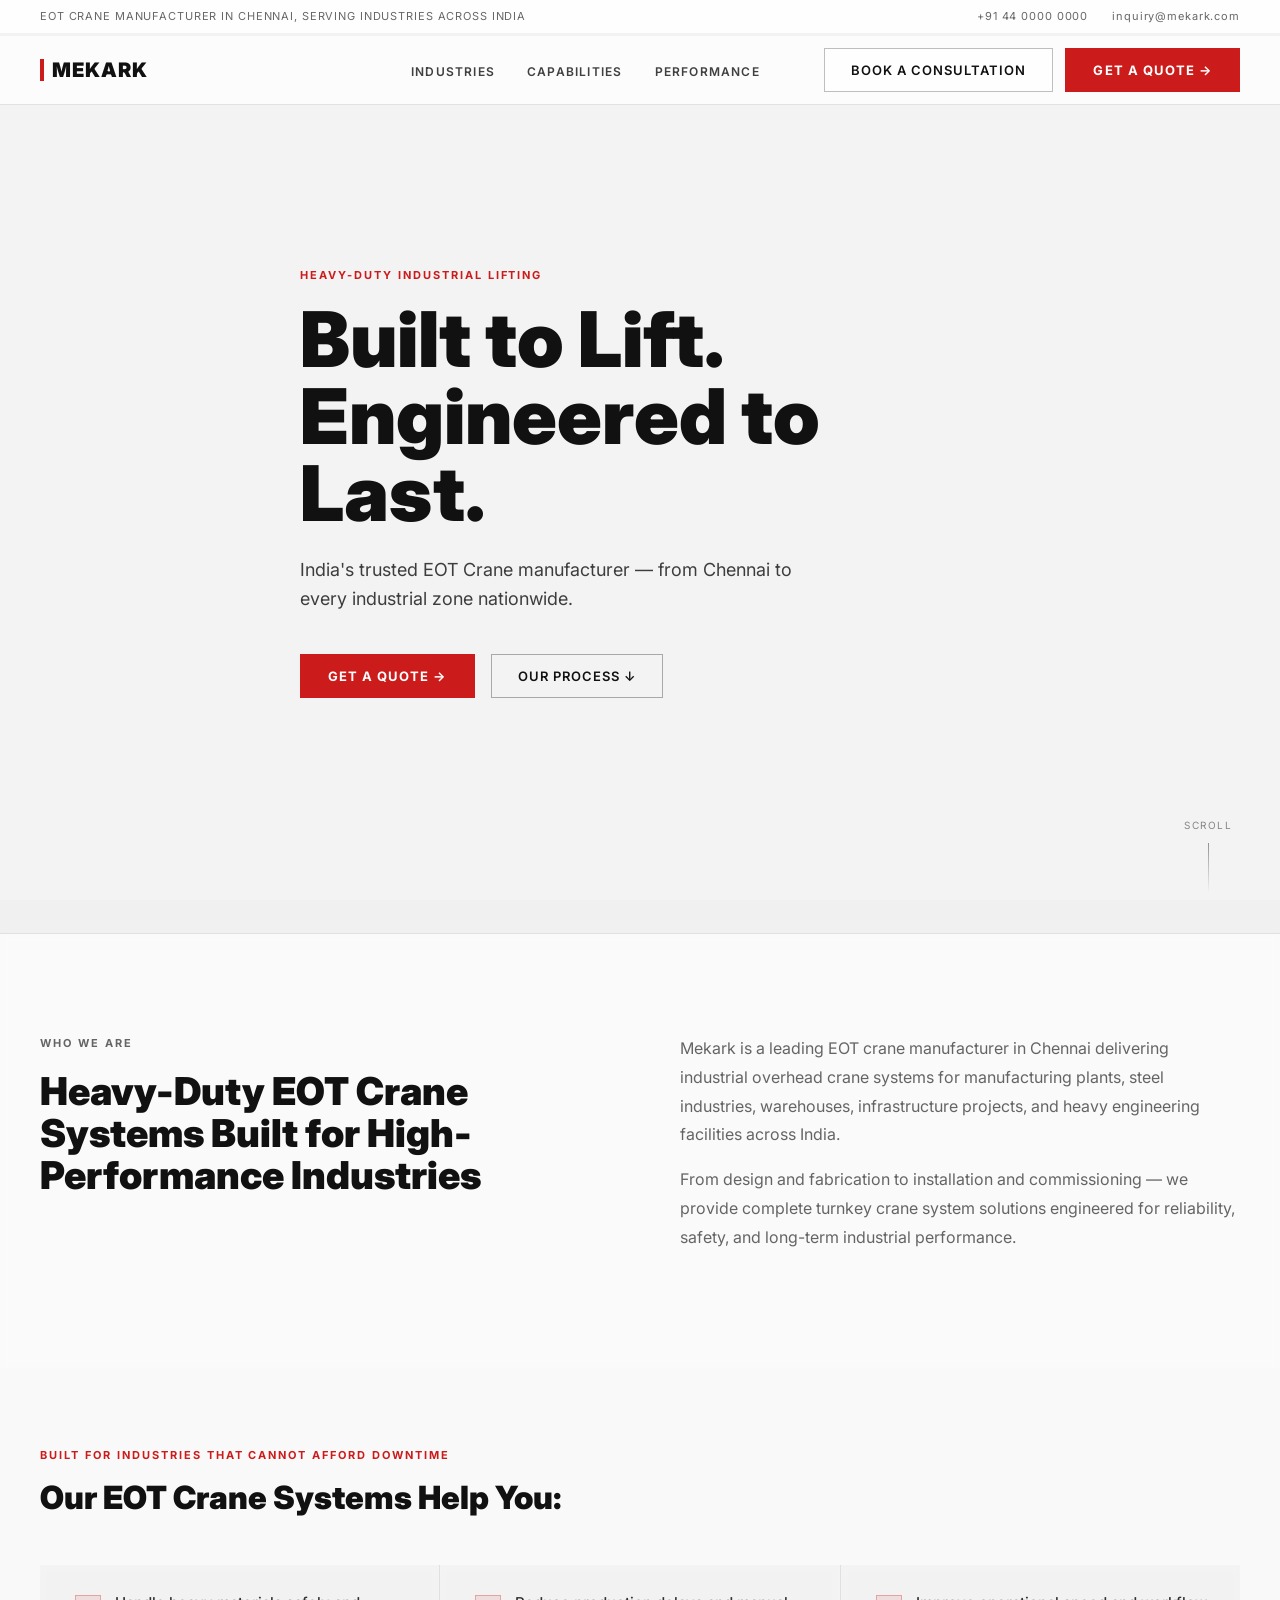
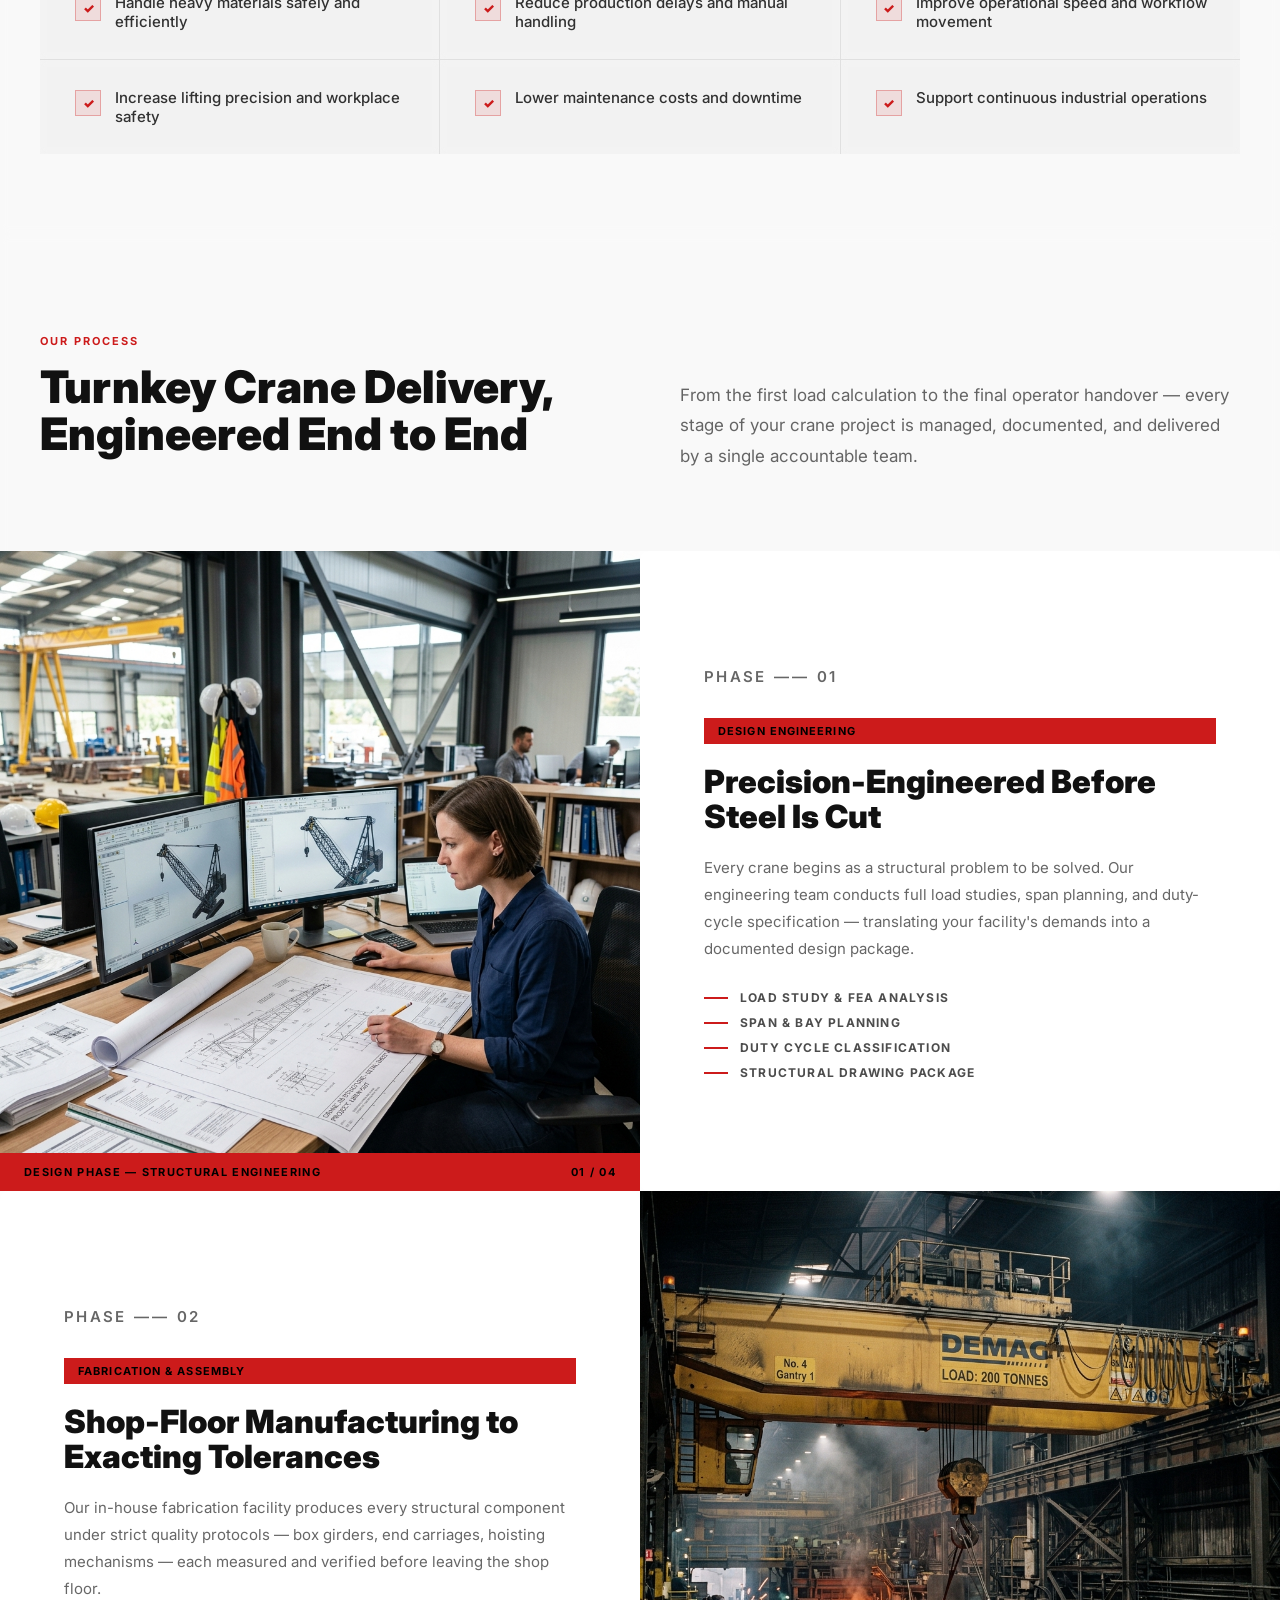
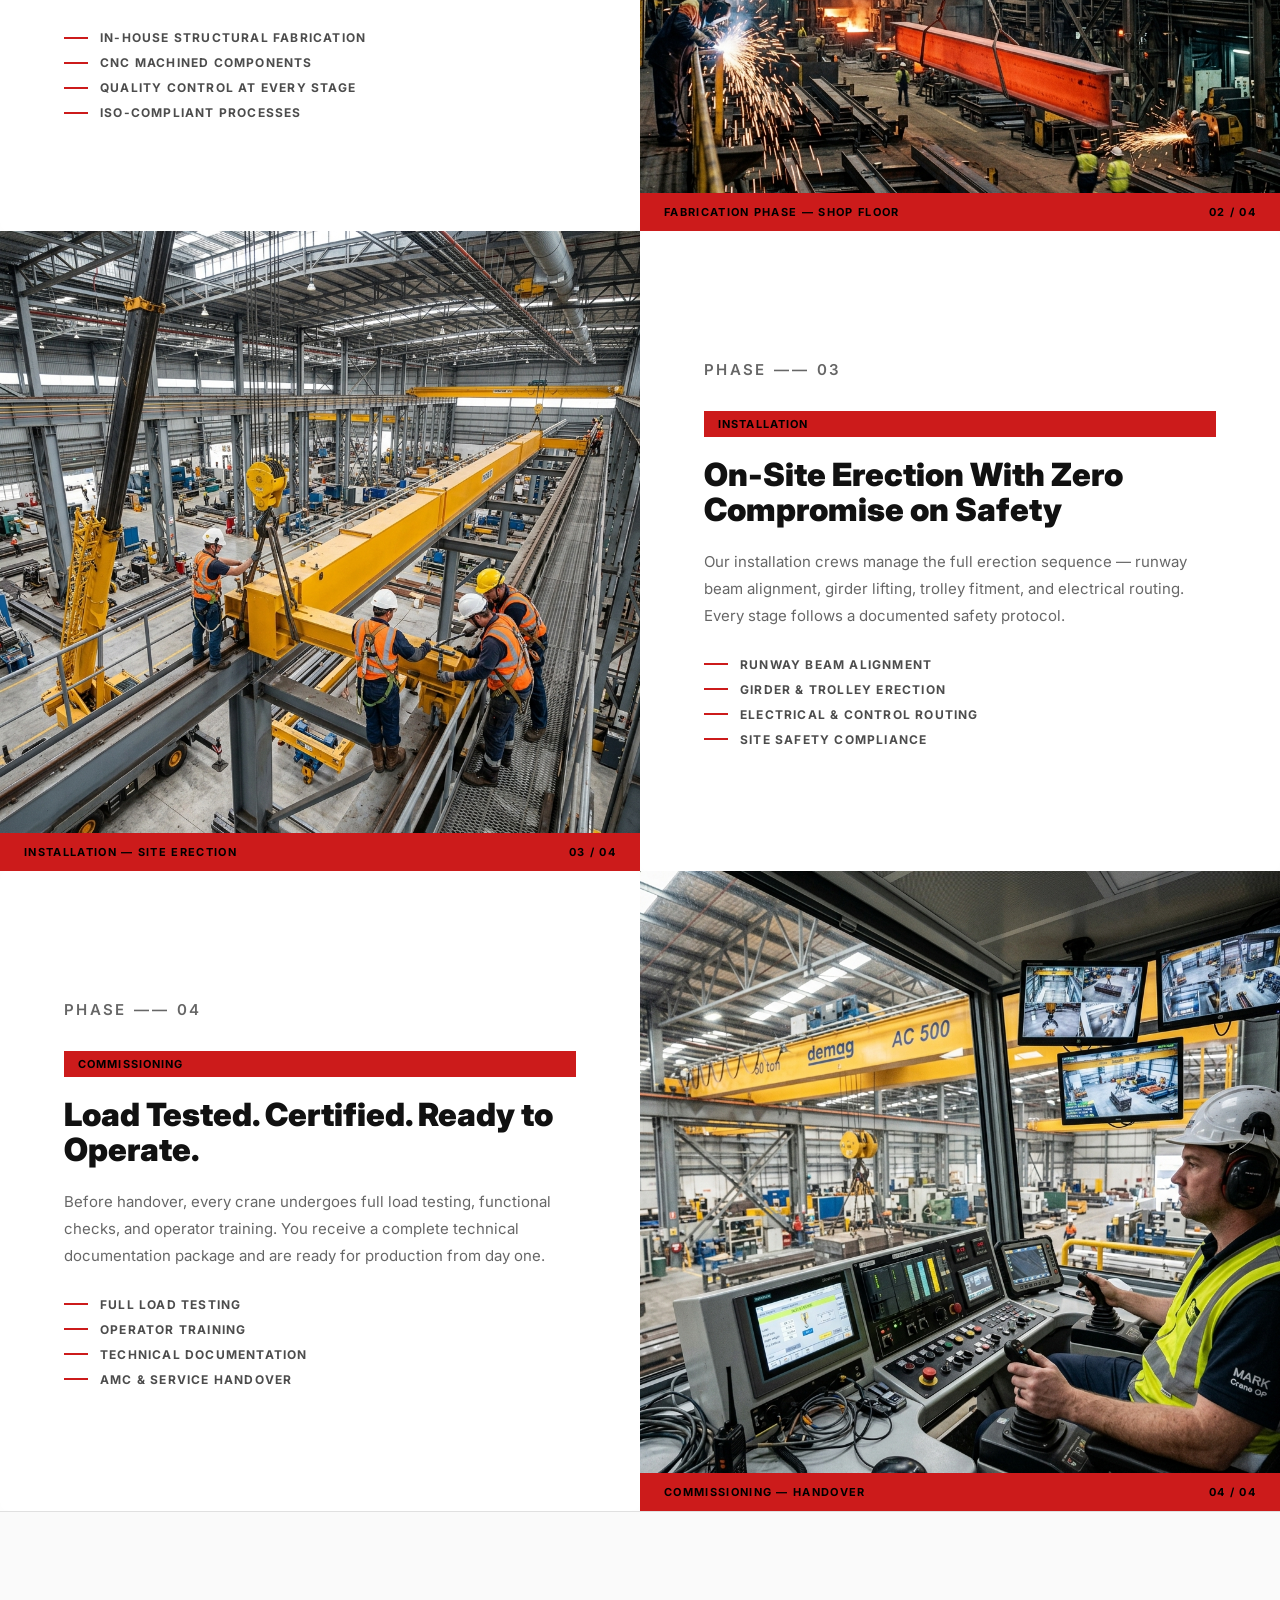
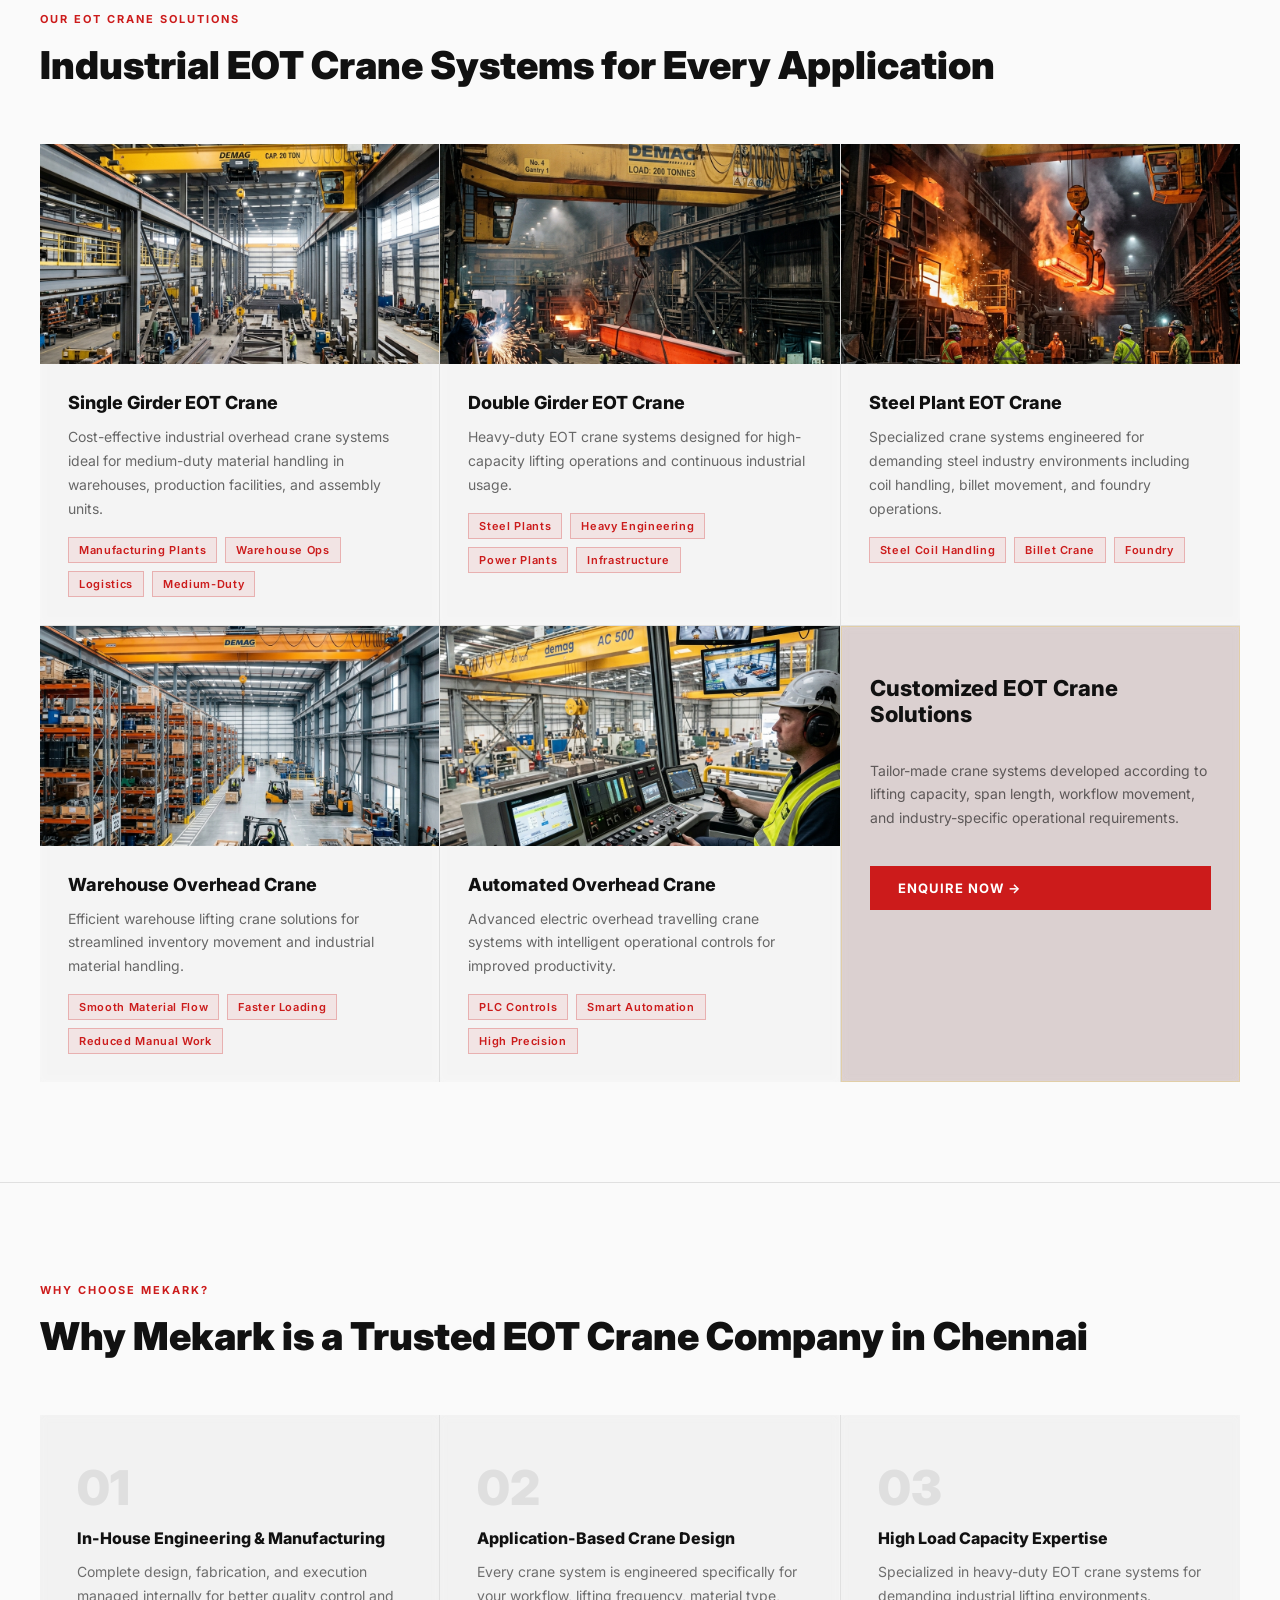
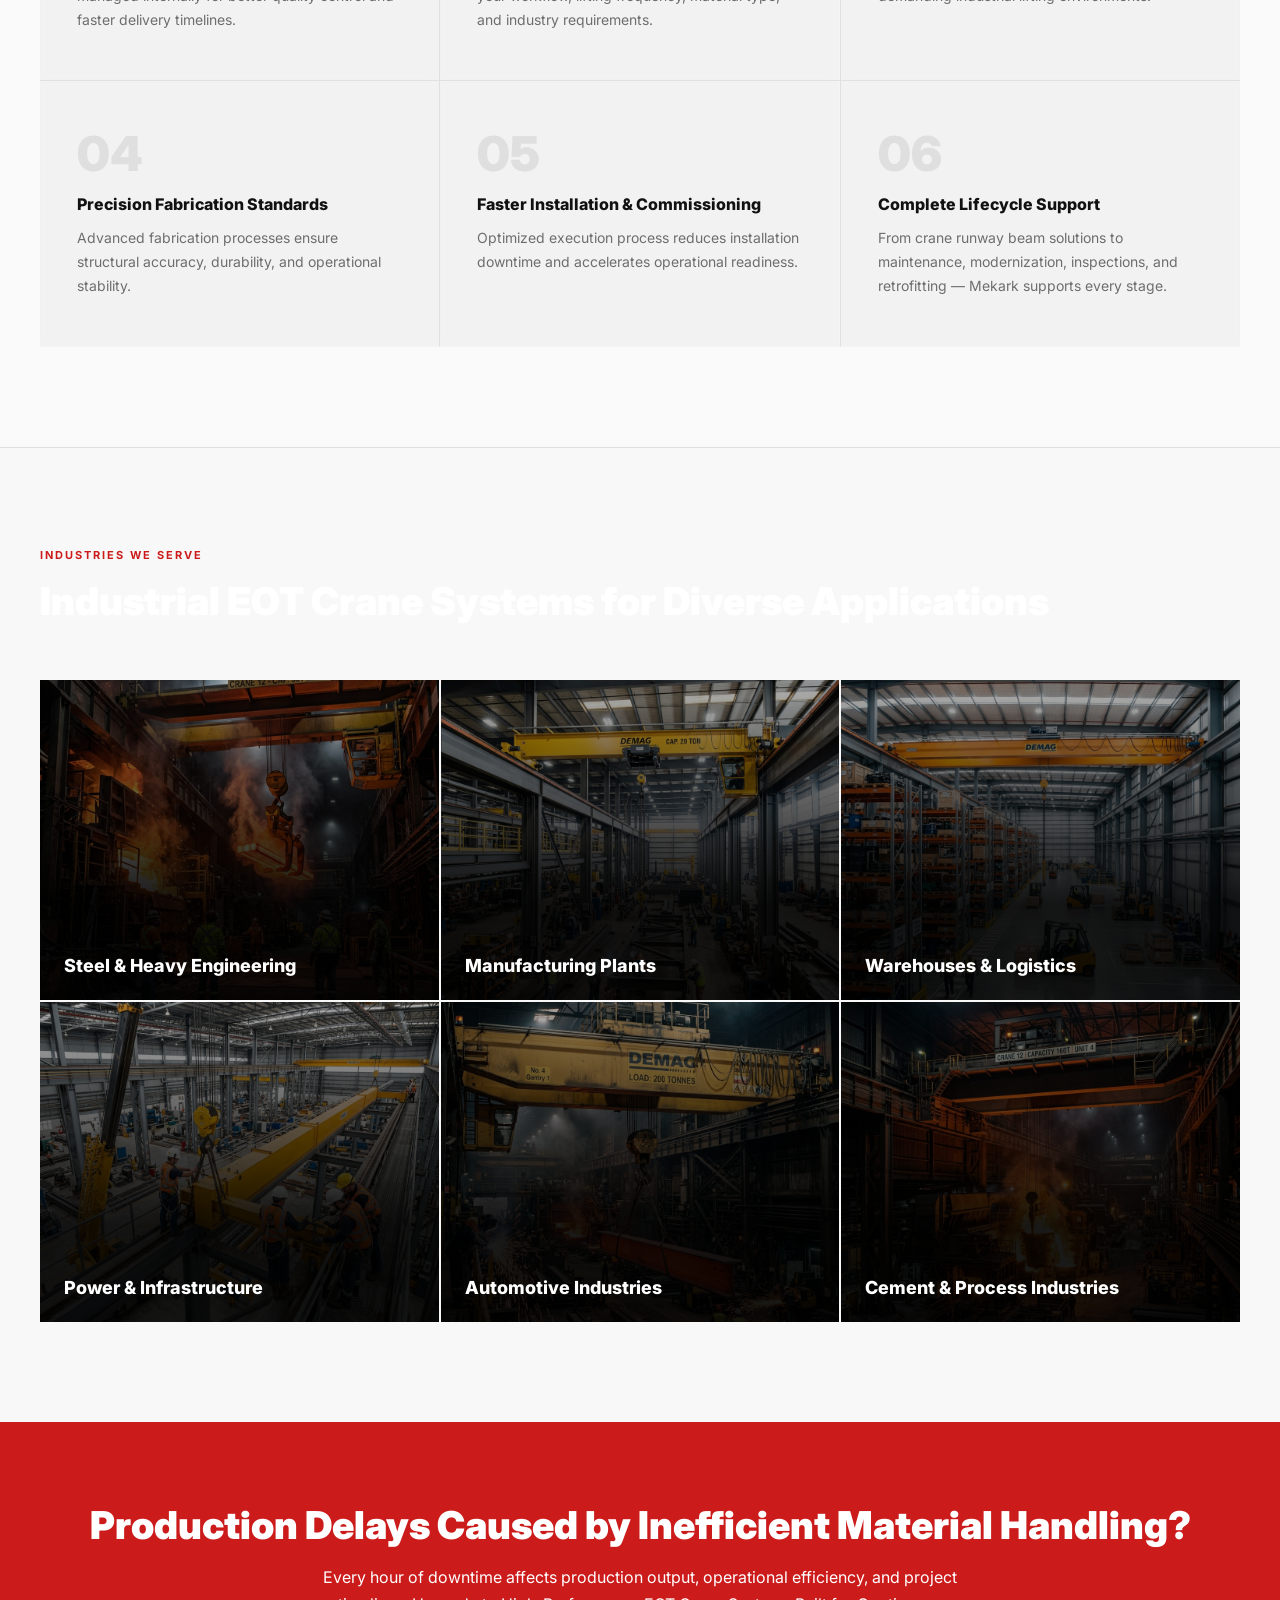
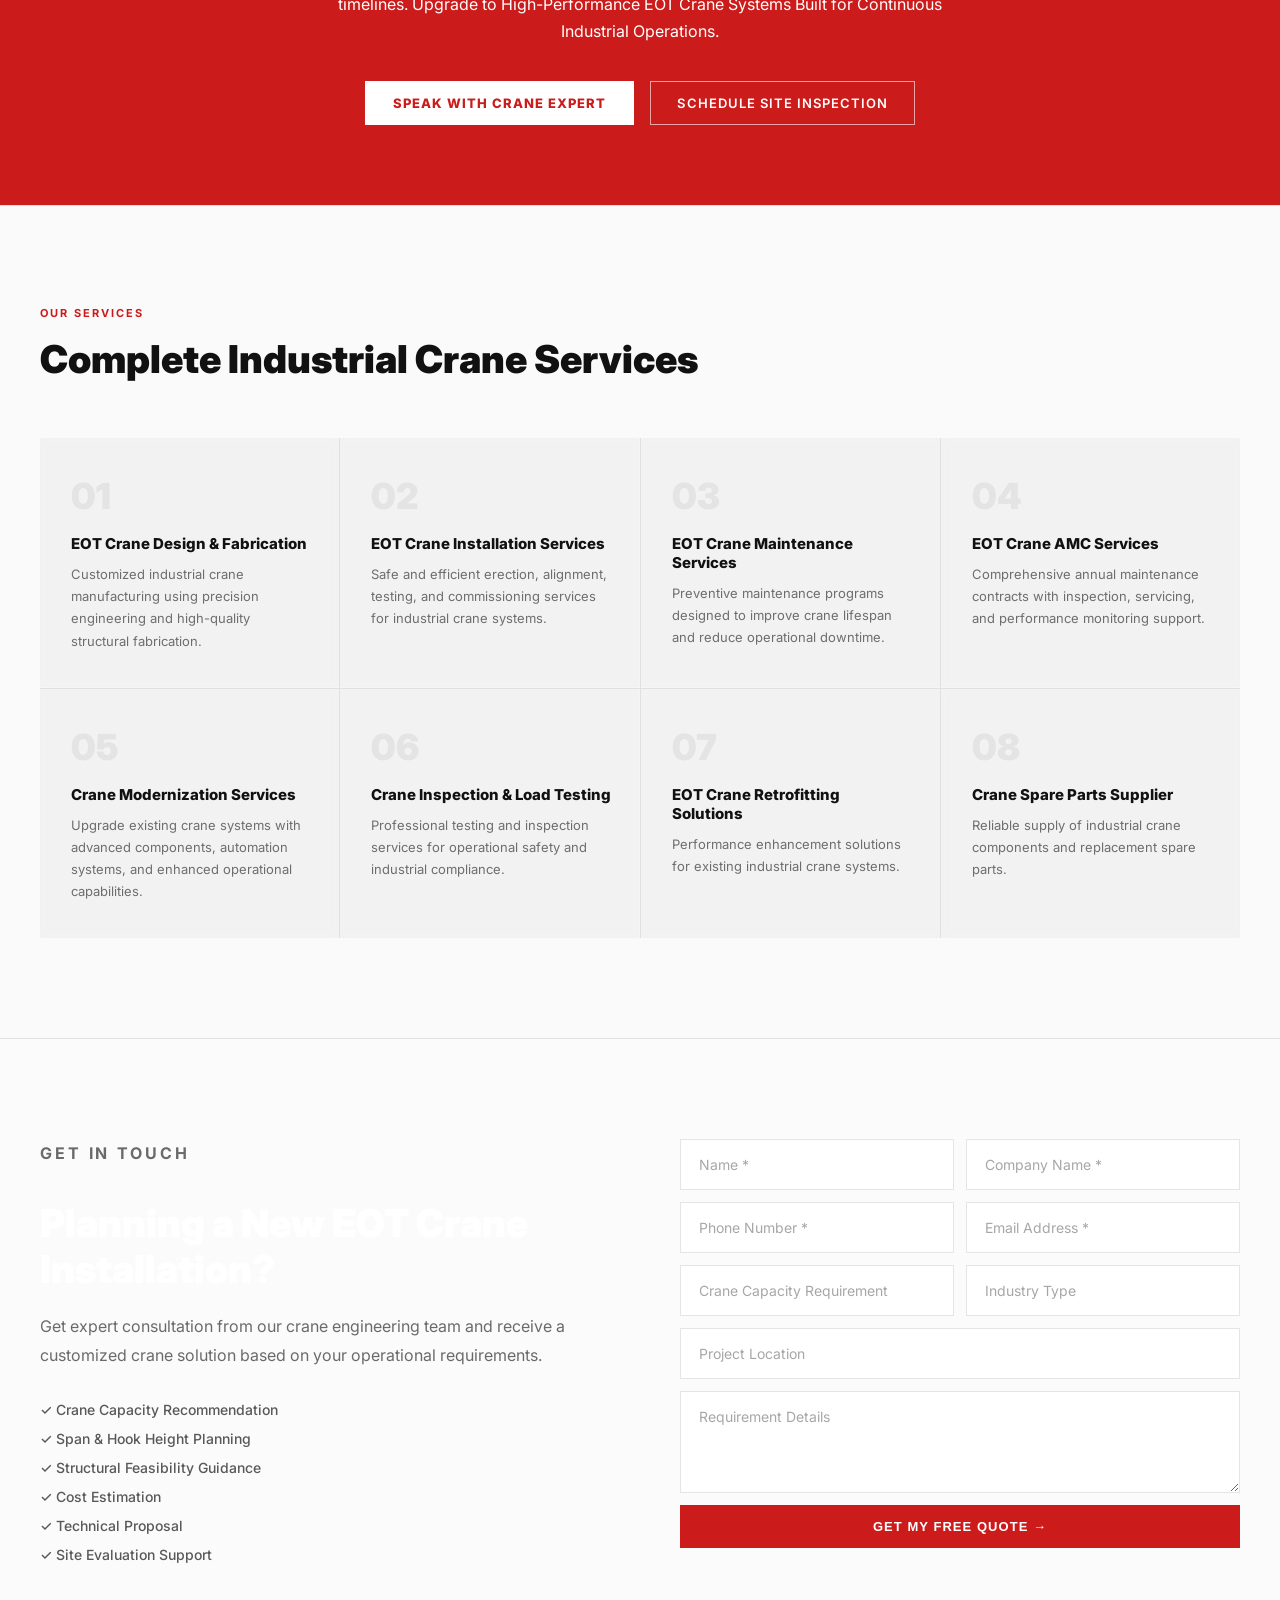
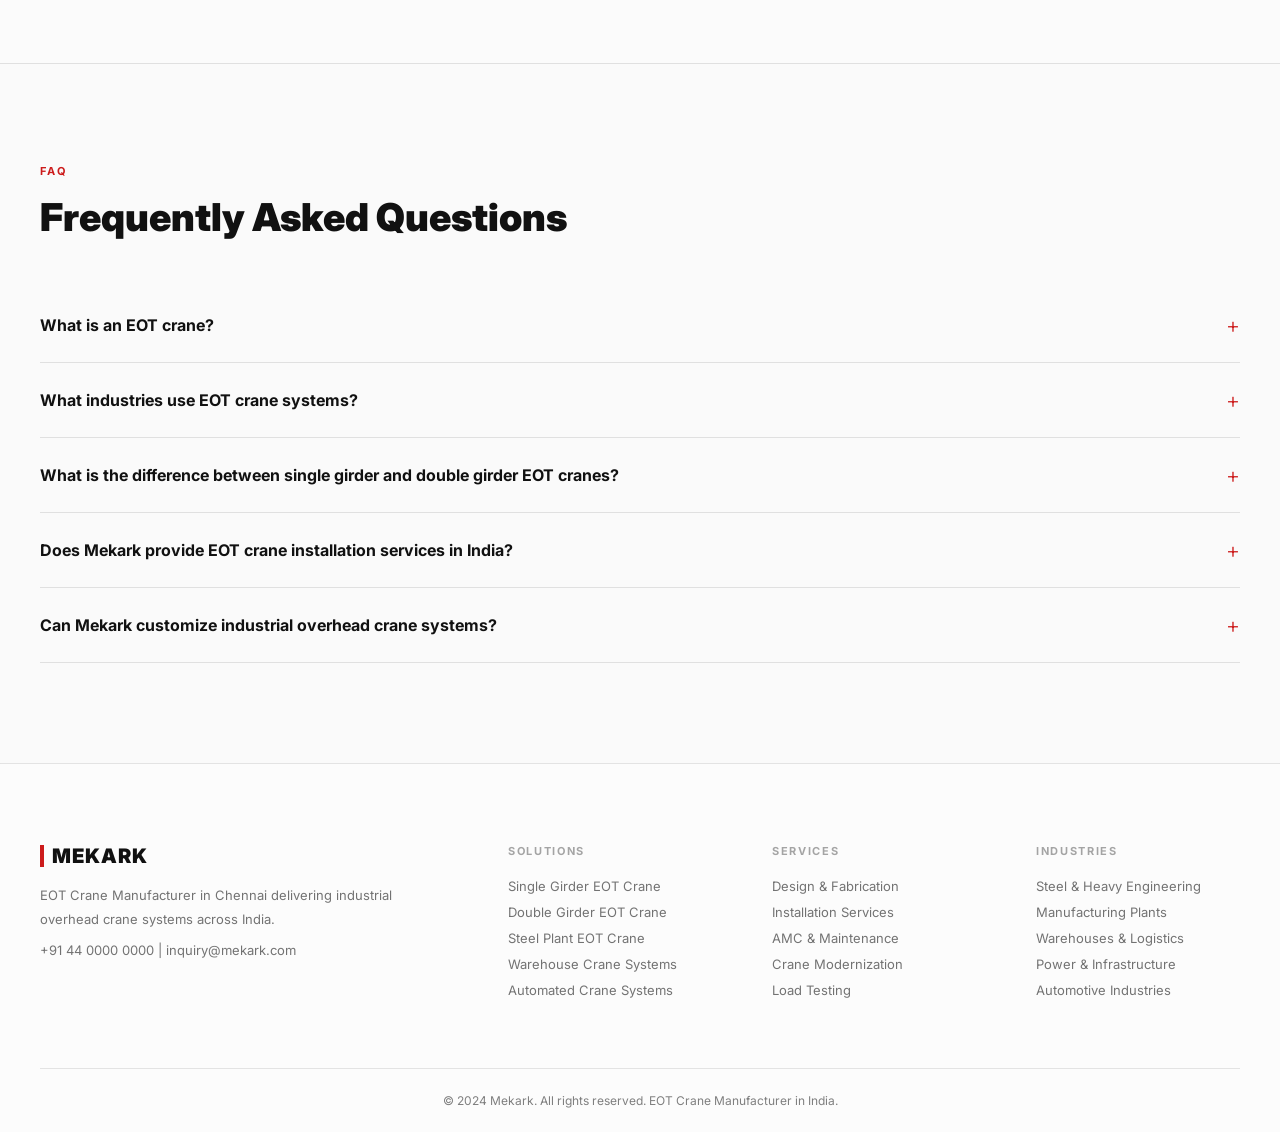
==== commit e872dfe9: "Fix: urgency button white/red, all btn-yellow white text on red bg" ====
--- a/mekark-combined.html
+++ b/mekark-combined.html
@@ -1,4 +1,4 @@
-﻿<!DOCTYPE html>
+<!DOCTYPE html>
 <html lang="en">
 <head>
 <meta charset="UTF-8"/>
@@ -97,8 +97,8 @@
 }
 
 /* ===== BUTTONS ===== */
-.btn-yellow{display:inline-block;background:var(--red);color:#000;font-weight:700;font-size:13px;letter-spacing:.08em;padding:14px 28px;transition:all .25s;cursor:pointer;border:none}
-.btn-yellow:hover{background:#e6b800;transform:translateY(-2px);box-shadow:0 8px 24px rgba(245,196,0,0.4)}
+.btn-yellow{display:inline-block;background:var(--red);color:#fff;font-weight:700;font-size:13px;letter-spacing:.08em;padding:14px 28px;transition:all .25s;cursor:pointer;border:none}
+.btn-yellow:hover{background:#a51515;transform:translateY(-2px);box-shadow:0 8px 24px rgba(204,27,27,0.4)}
 .btn-outline{display:inline-block;border:1.5px solid rgba(0,0,0,0.25);color:#111;font-weight:600;font-size:13px;letter-spacing:.08em;padding:13px 26px;transition:all .25s;backdrop-filter:var(--blur-sm)}
 .btn-outline:hover{background:rgba(0,0,0,0.08);border-color:#111}
 .btn-outline-white{display:inline-block;border:1.5px solid rgba(0,0,0,0.30);color:#111;font-weight:600;font-size:13px;letter-spacing:.08em;padding:13px 26px;transition:all .25s}
@@ -234,8 +234,8 @@
 .urgency-strip h2{font-size:clamp(24px,3vw,42px);font-weight:900;color:#fff;margin-bottom:16px}
 .urgency-strip p{color:rgba(255,255,255,0.85);font-size:16px;max-width:640px;margin:0 auto 36px;line-height:1.7}
 .urgency-btns{display:flex;gap:16px;justify-content:center;flex-wrap:wrap}
-.urgency-strip .btn-yellow{background:#000;color:#111}
-.urgency-strip .btn-yellow:hover{background:#f0f0f0}
+.urgency-strip .btn-yellow{background:#fff!important;color:var(--red)!important;font-weight:800}
+.urgency-strip .btn-yellow:hover{background:#f5f5f5!important;transform:translateY(-2px);box-shadow:0 8px 24px rgba(255,255,255,0.3)}
 .urgency-strip .btn-outline-white{border-color:rgba(255,255,255,0.60);color:#fff}
 .urgency-strip .btn-outline-white:hover{background:rgba(255,255,255,0.15)}
 
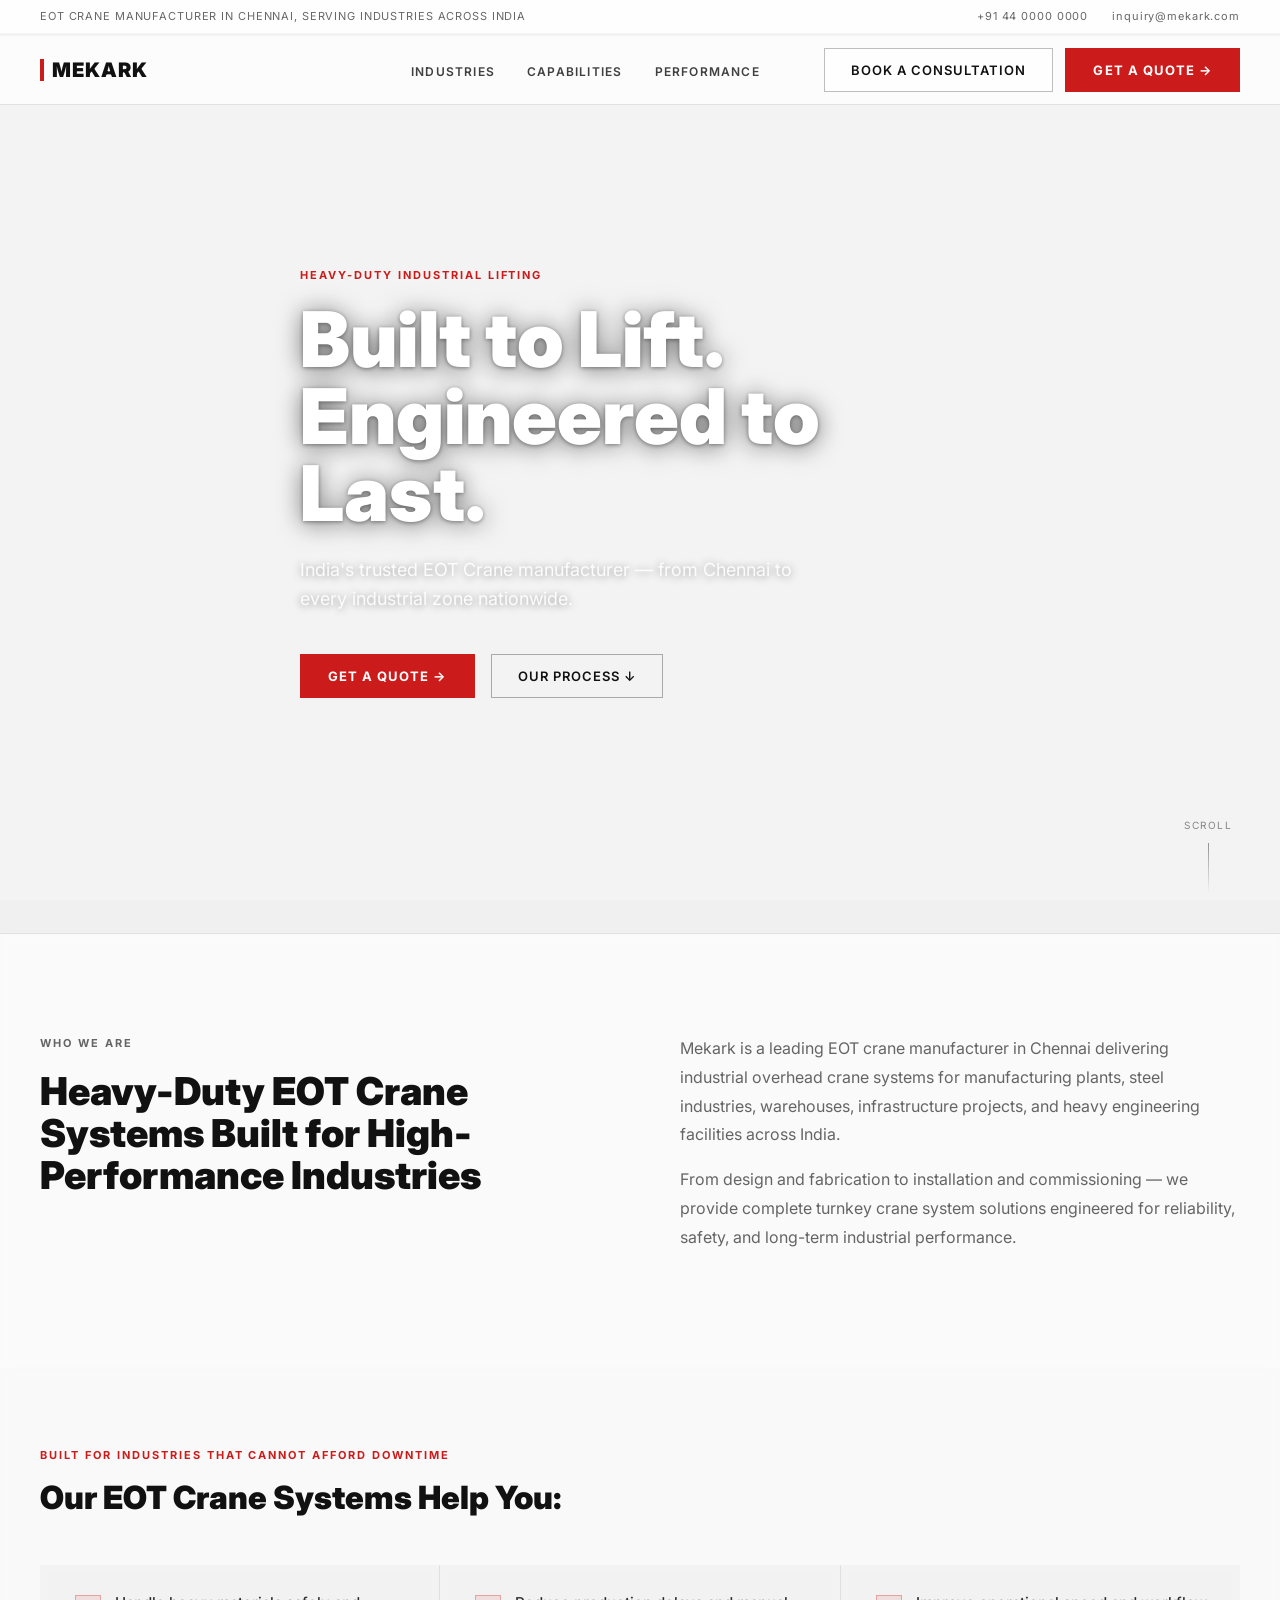
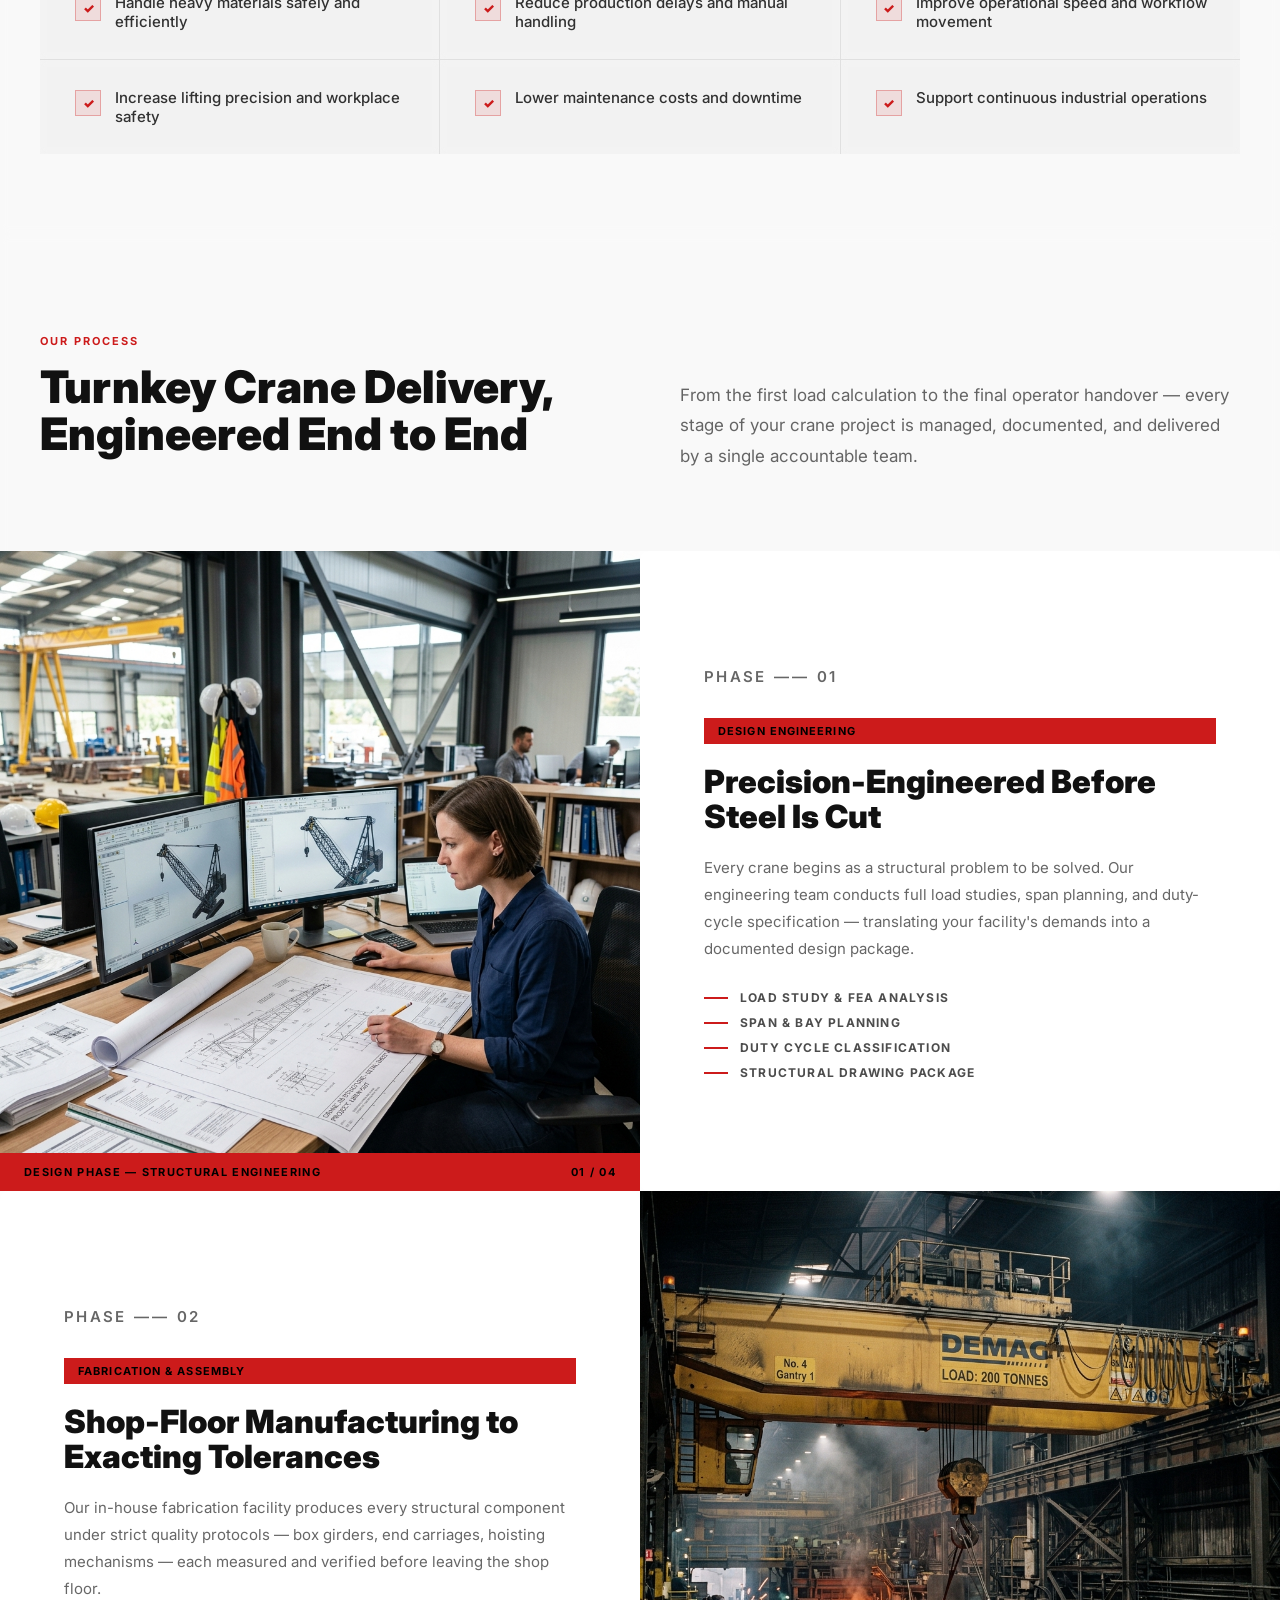
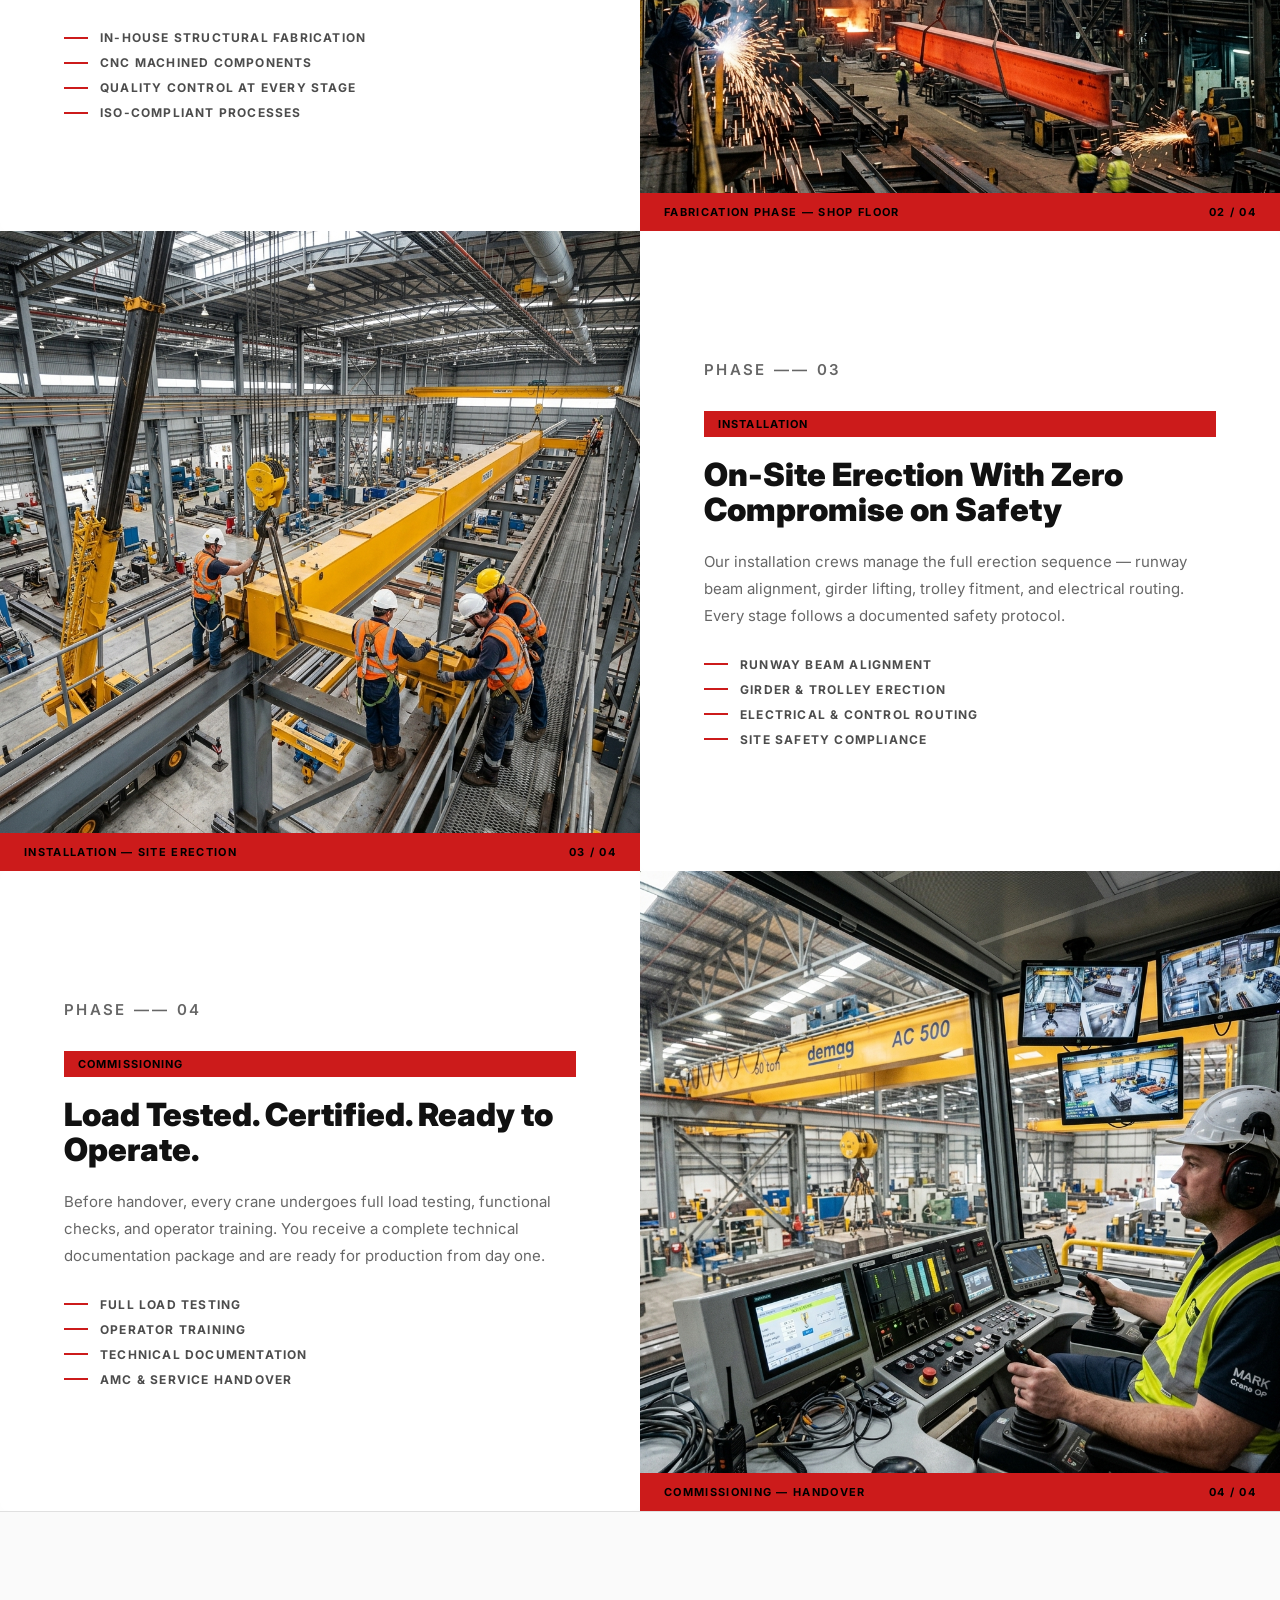
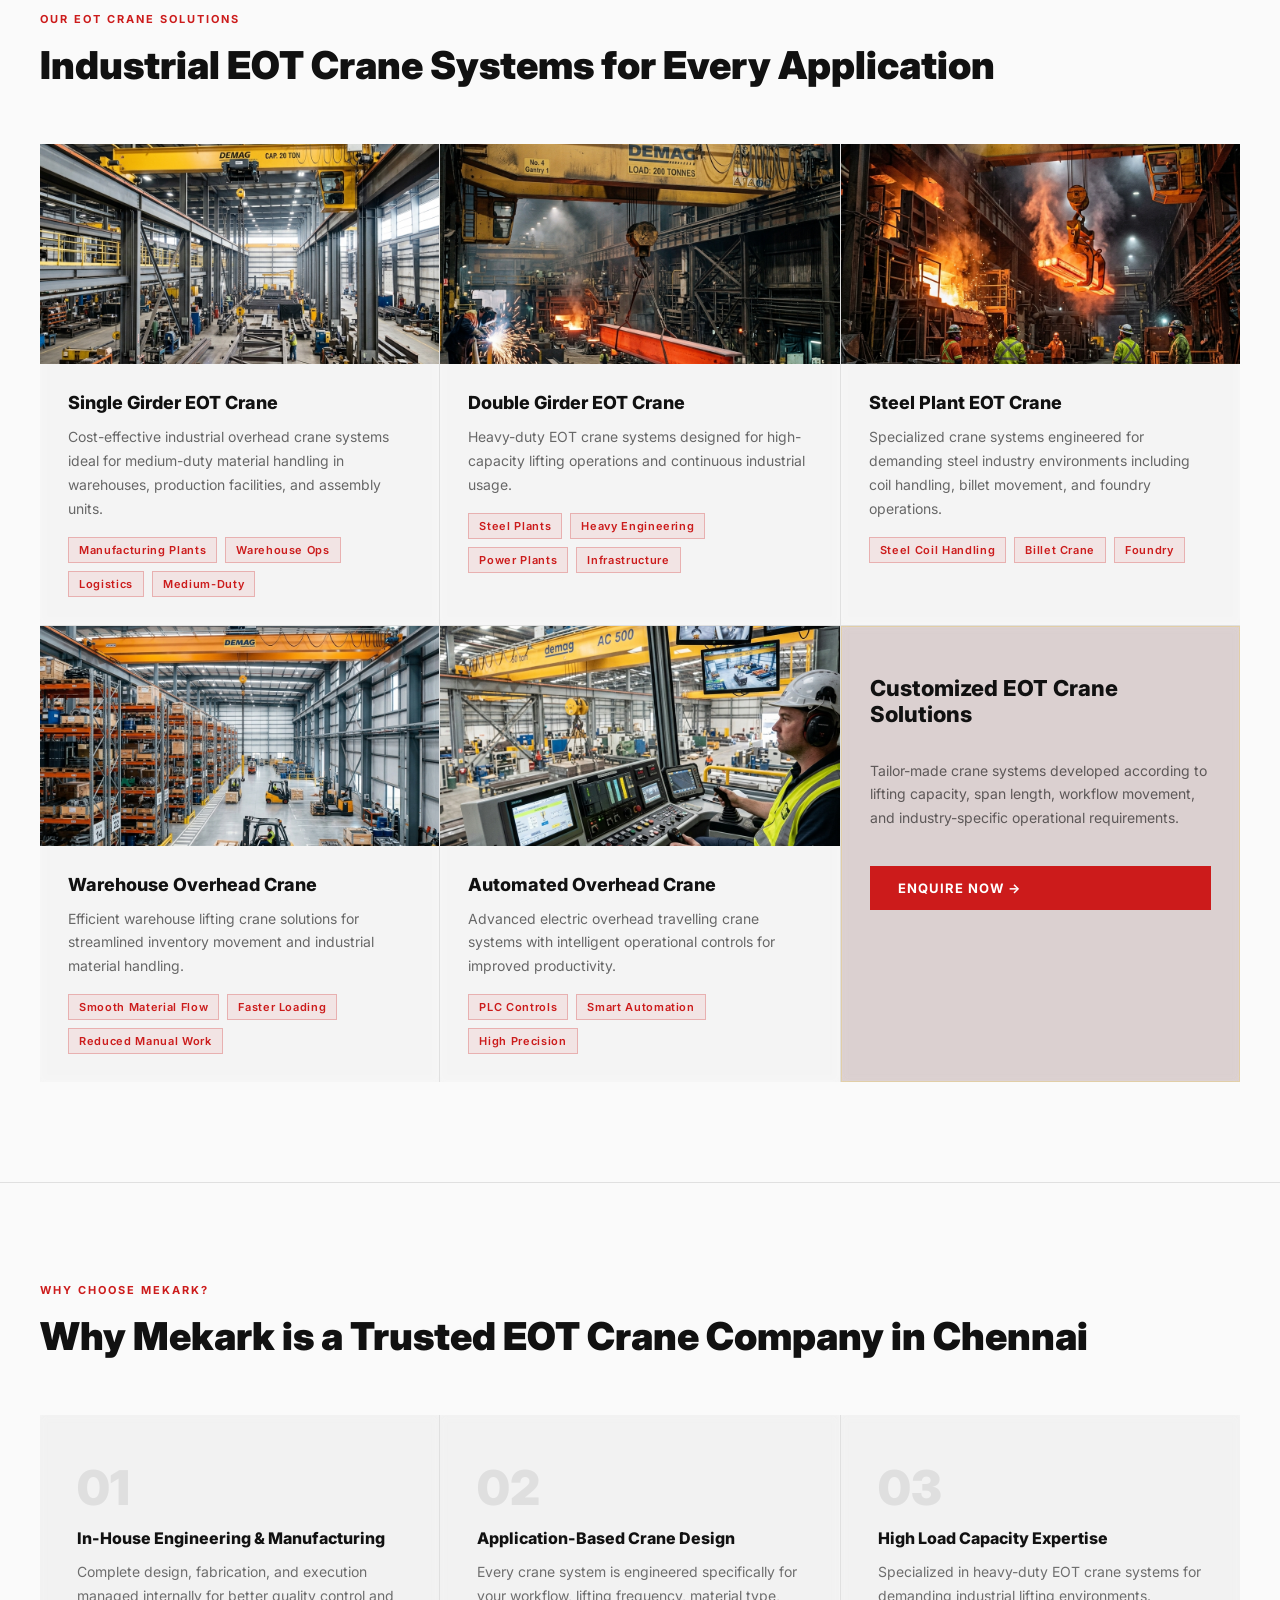
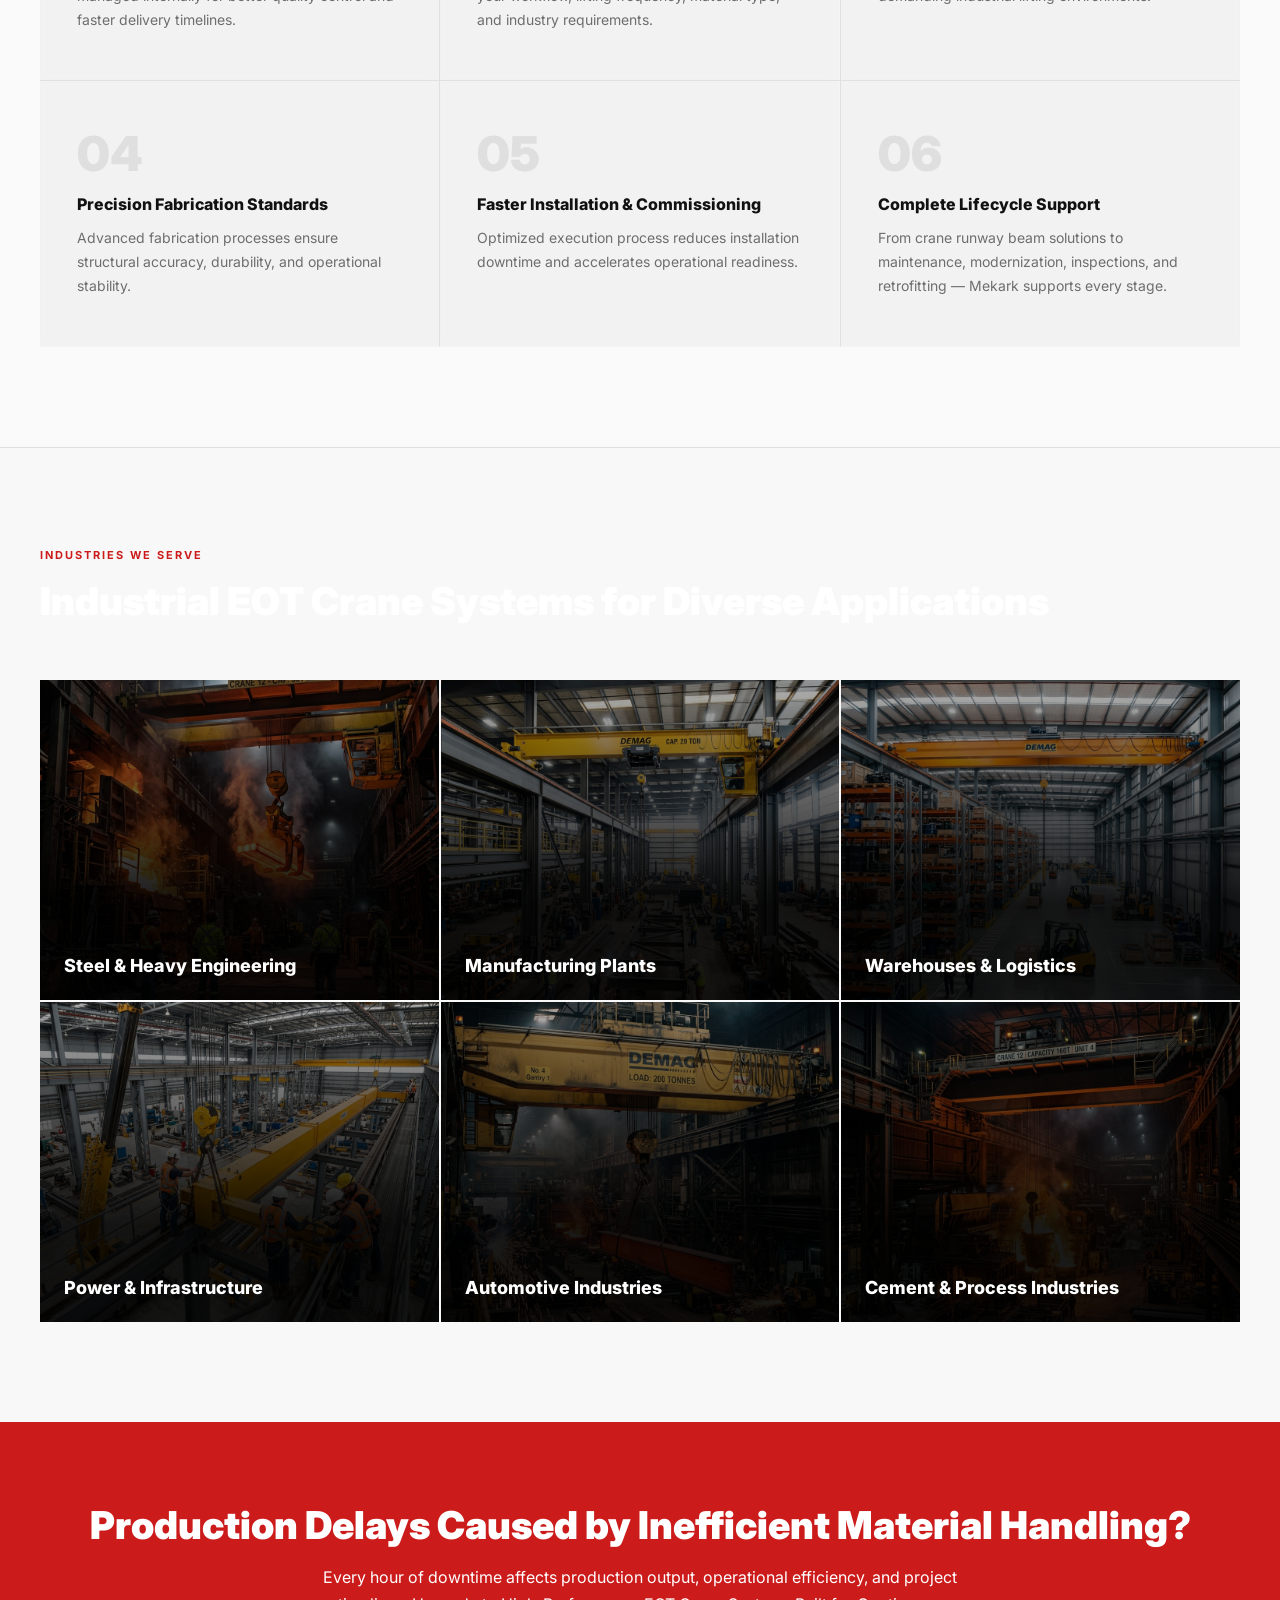
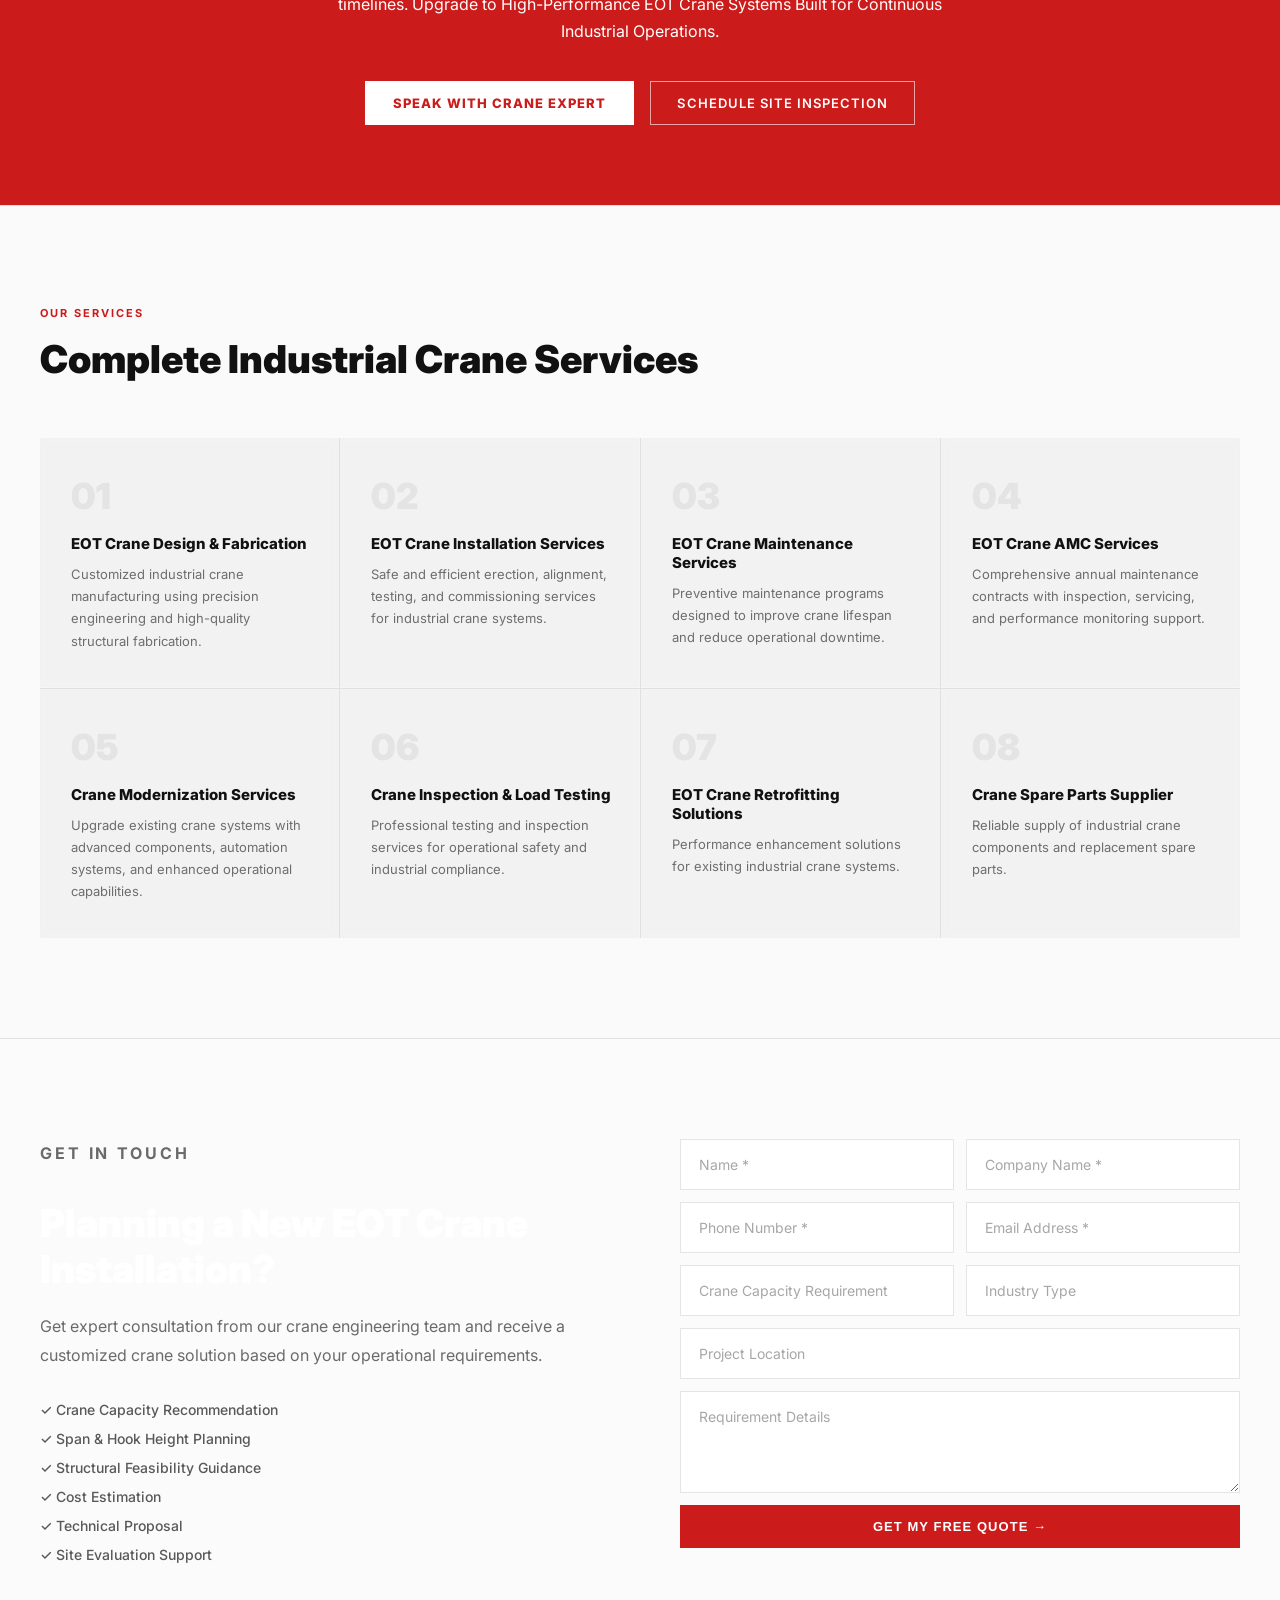
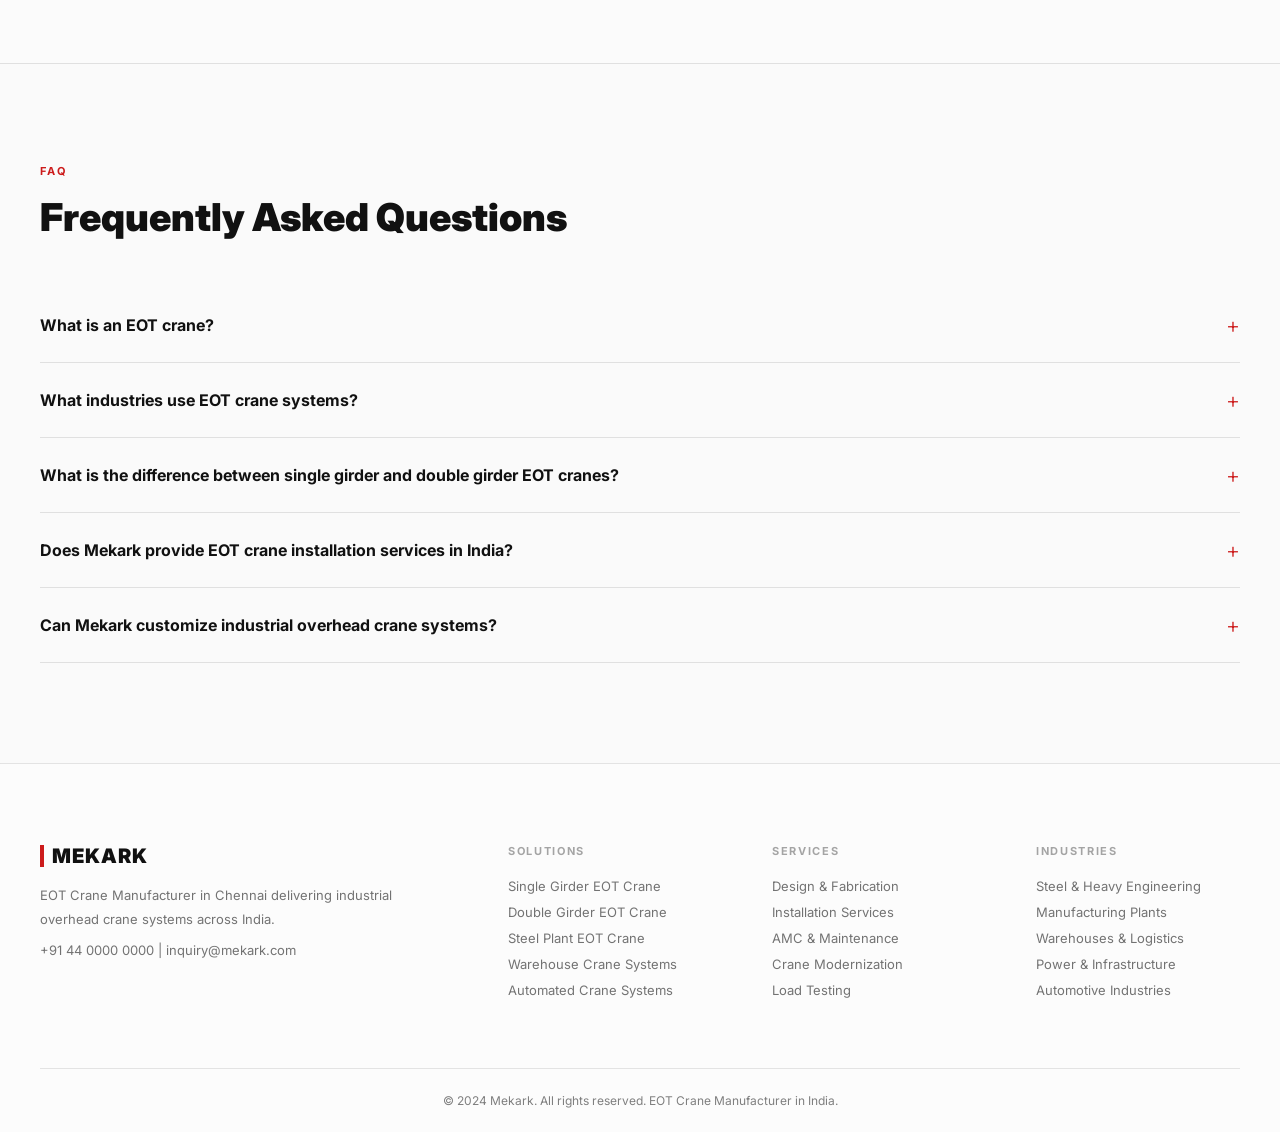
==== commit aafe45c8: "Fix: hero text white+shadow, urgency btn hover black bg white text" ====
--- a/mekark-combined.html
+++ b/mekark-combined.html
@@ -48,9 +48,9 @@
 .urgency-strip h2,.urgency-strip p{color:#fff!important}
 /* Industry overlay keeps white */
 .industry-overlay h4,.industry-overlay p{color:#fff!important}
-/* Hero title — dark since video has light tint */
-.hero-title{color:#111}
-.hero-sub{color:rgba(0,0,0,0.72)}
+/* Hero title — WHITE with shadow for contrast over video */
+.hero-title{color:#fff!important;text-shadow:0 2px 24px rgba(0,0,0,0.55),0 1px 4px rgba(0,0,0,0.4)}
+.hero-sub{color:rgba(255,255,255,0.90)!important;text-shadow:0 1px 8px rgba(0,0,0,0.45)}
 /* Contact benefits list */
 .contact-benefits li{color:rgba(0,0,0,0.70)}
 /* Footer */
@@ -234,8 +234,8 @@
 .urgency-strip h2{font-size:clamp(24px,3vw,42px);font-weight:900;color:#fff;margin-bottom:16px}
 .urgency-strip p{color:rgba(255,255,255,0.85);font-size:16px;max-width:640px;margin:0 auto 36px;line-height:1.7}
 .urgency-btns{display:flex;gap:16px;justify-content:center;flex-wrap:wrap}
-.urgency-strip .btn-yellow{background:#fff!important;color:var(--red)!important;font-weight:800}
-.urgency-strip .btn-yellow:hover{background:#f5f5f5!important;transform:translateY(-2px);box-shadow:0 8px 24px rgba(255,255,255,0.3)}
+.urgency-strip .btn-yellow{background:#fff!important;color:var(--red)!important;font-weight:800;transition:all .3s!important}
+.urgency-strip .btn-yellow:hover{background:#111!important;color:#fff!important;transform:translateY(-2px);box-shadow:0 8px 24px rgba(0,0,0,0.35)!important}
 .urgency-strip .btn-outline-white{border-color:rgba(255,255,255,0.60);color:#fff}
 .urgency-strip .btn-outline-white:hover{background:rgba(255,255,255,0.15)}
 
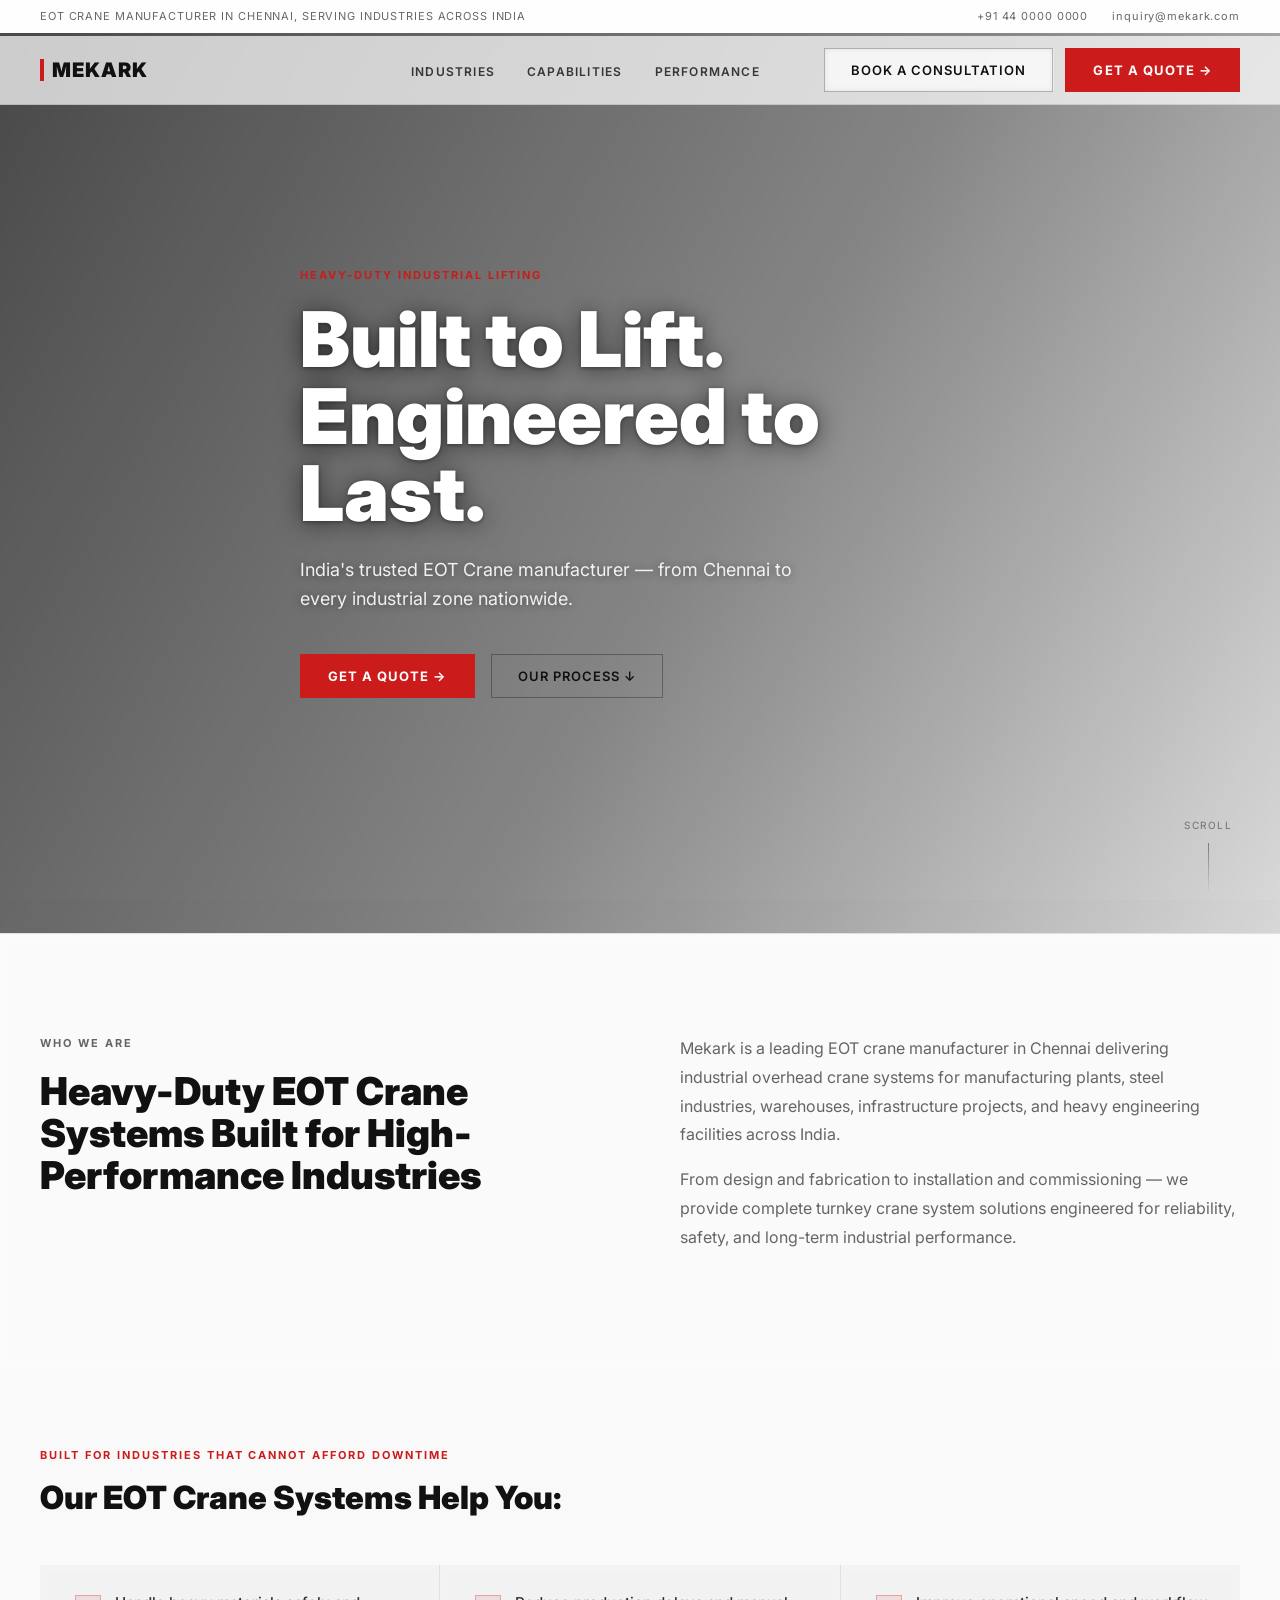
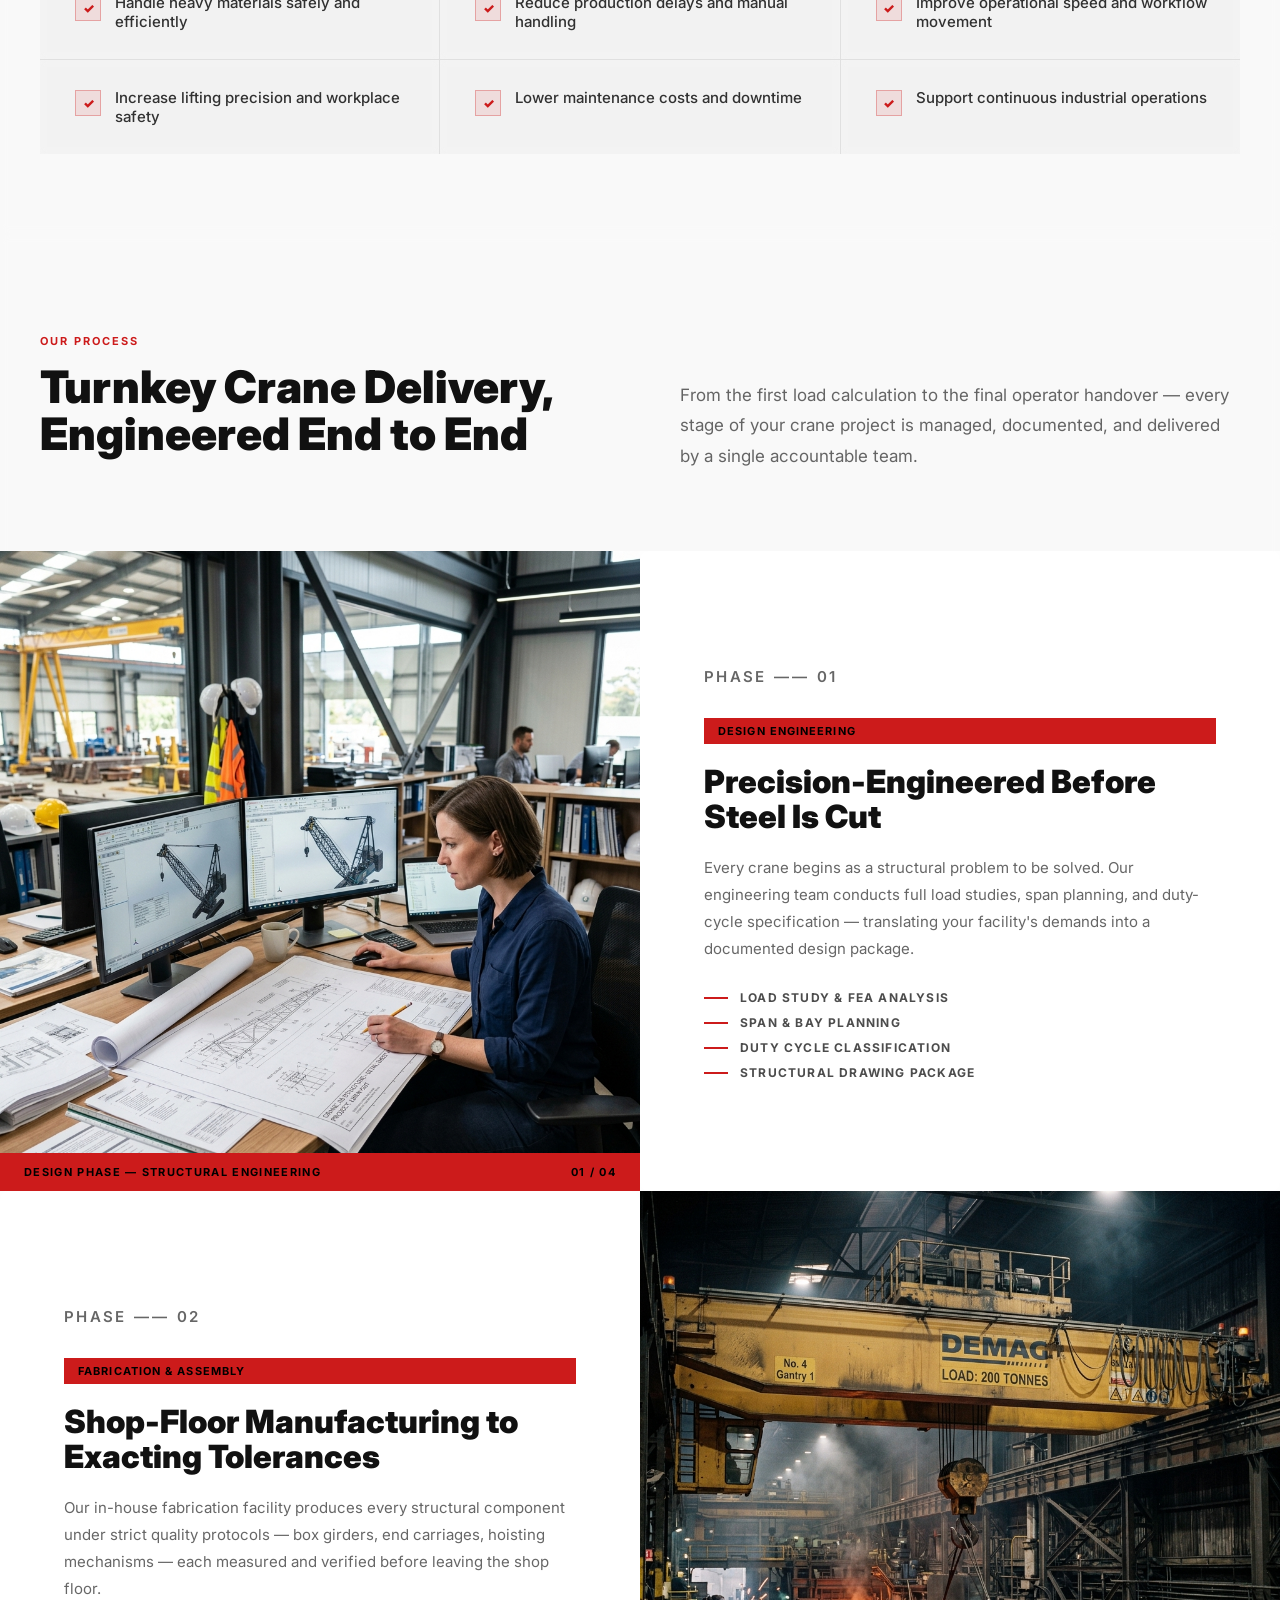
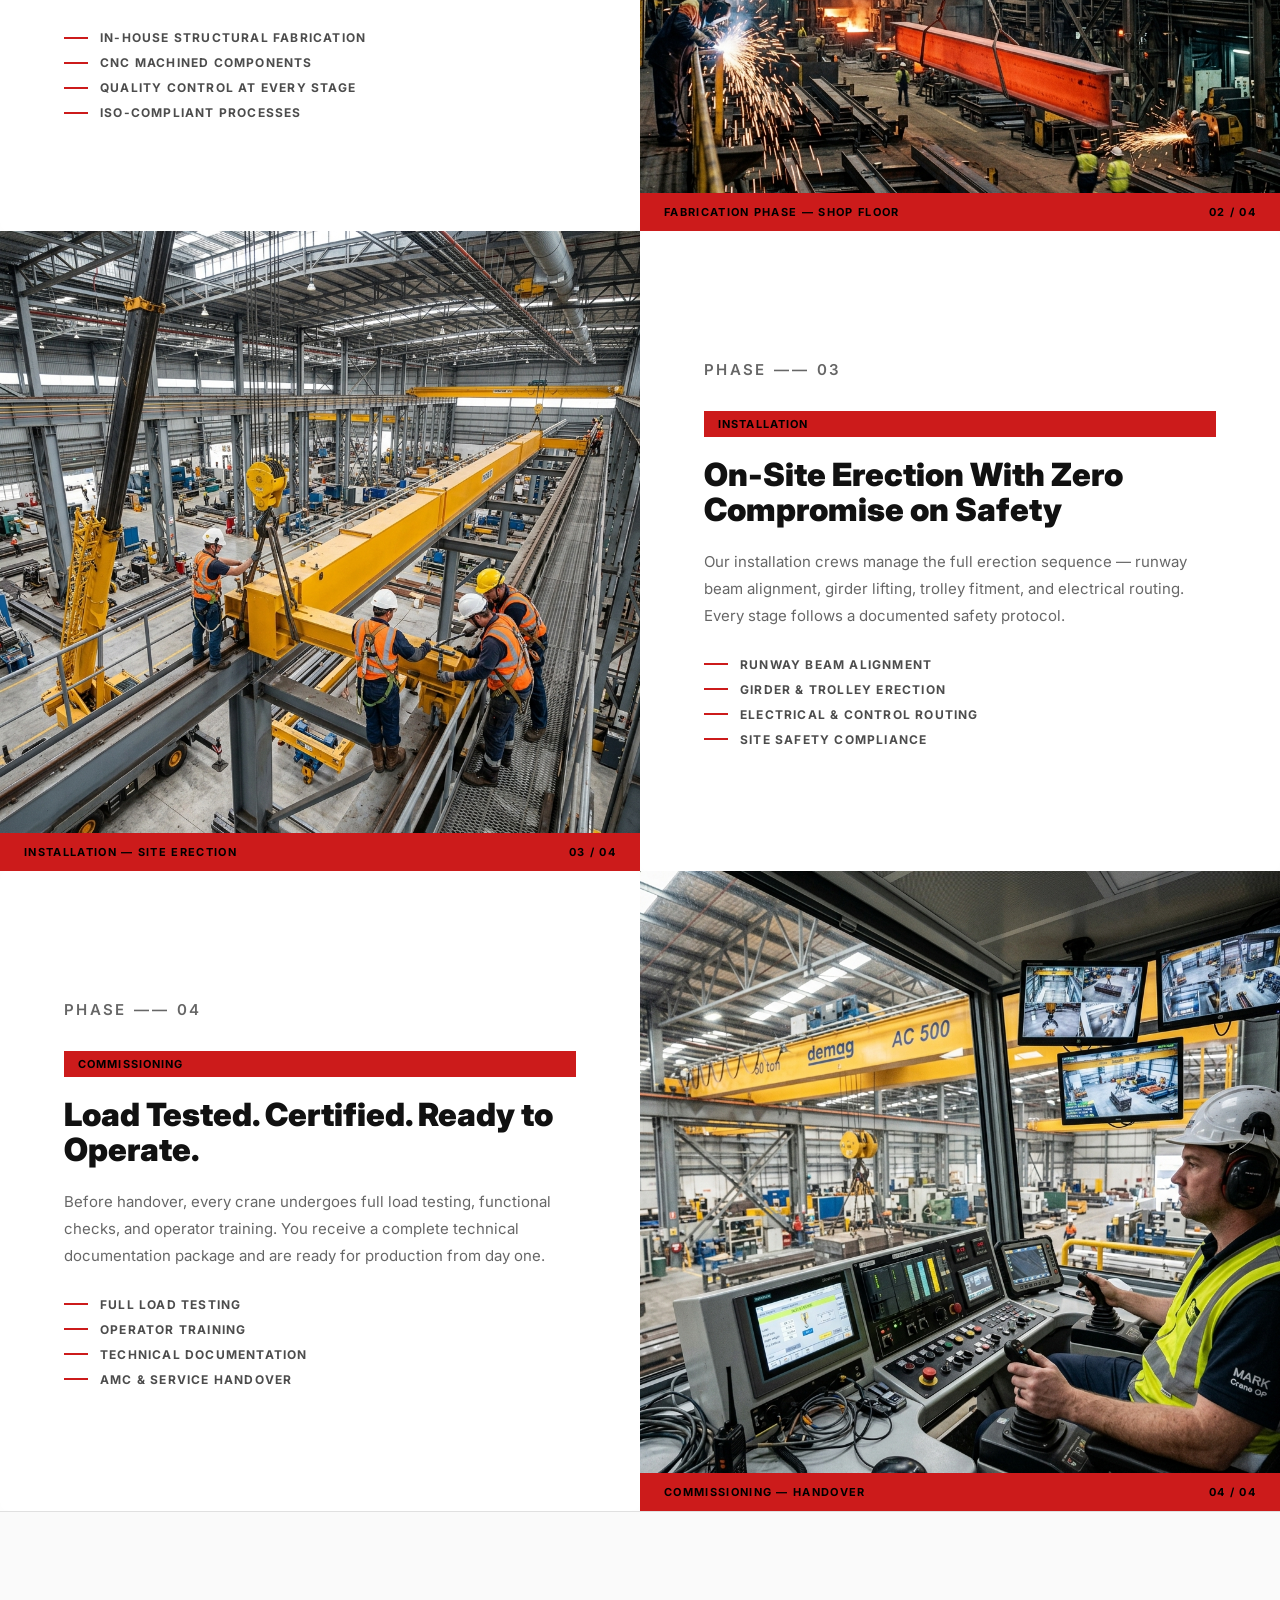
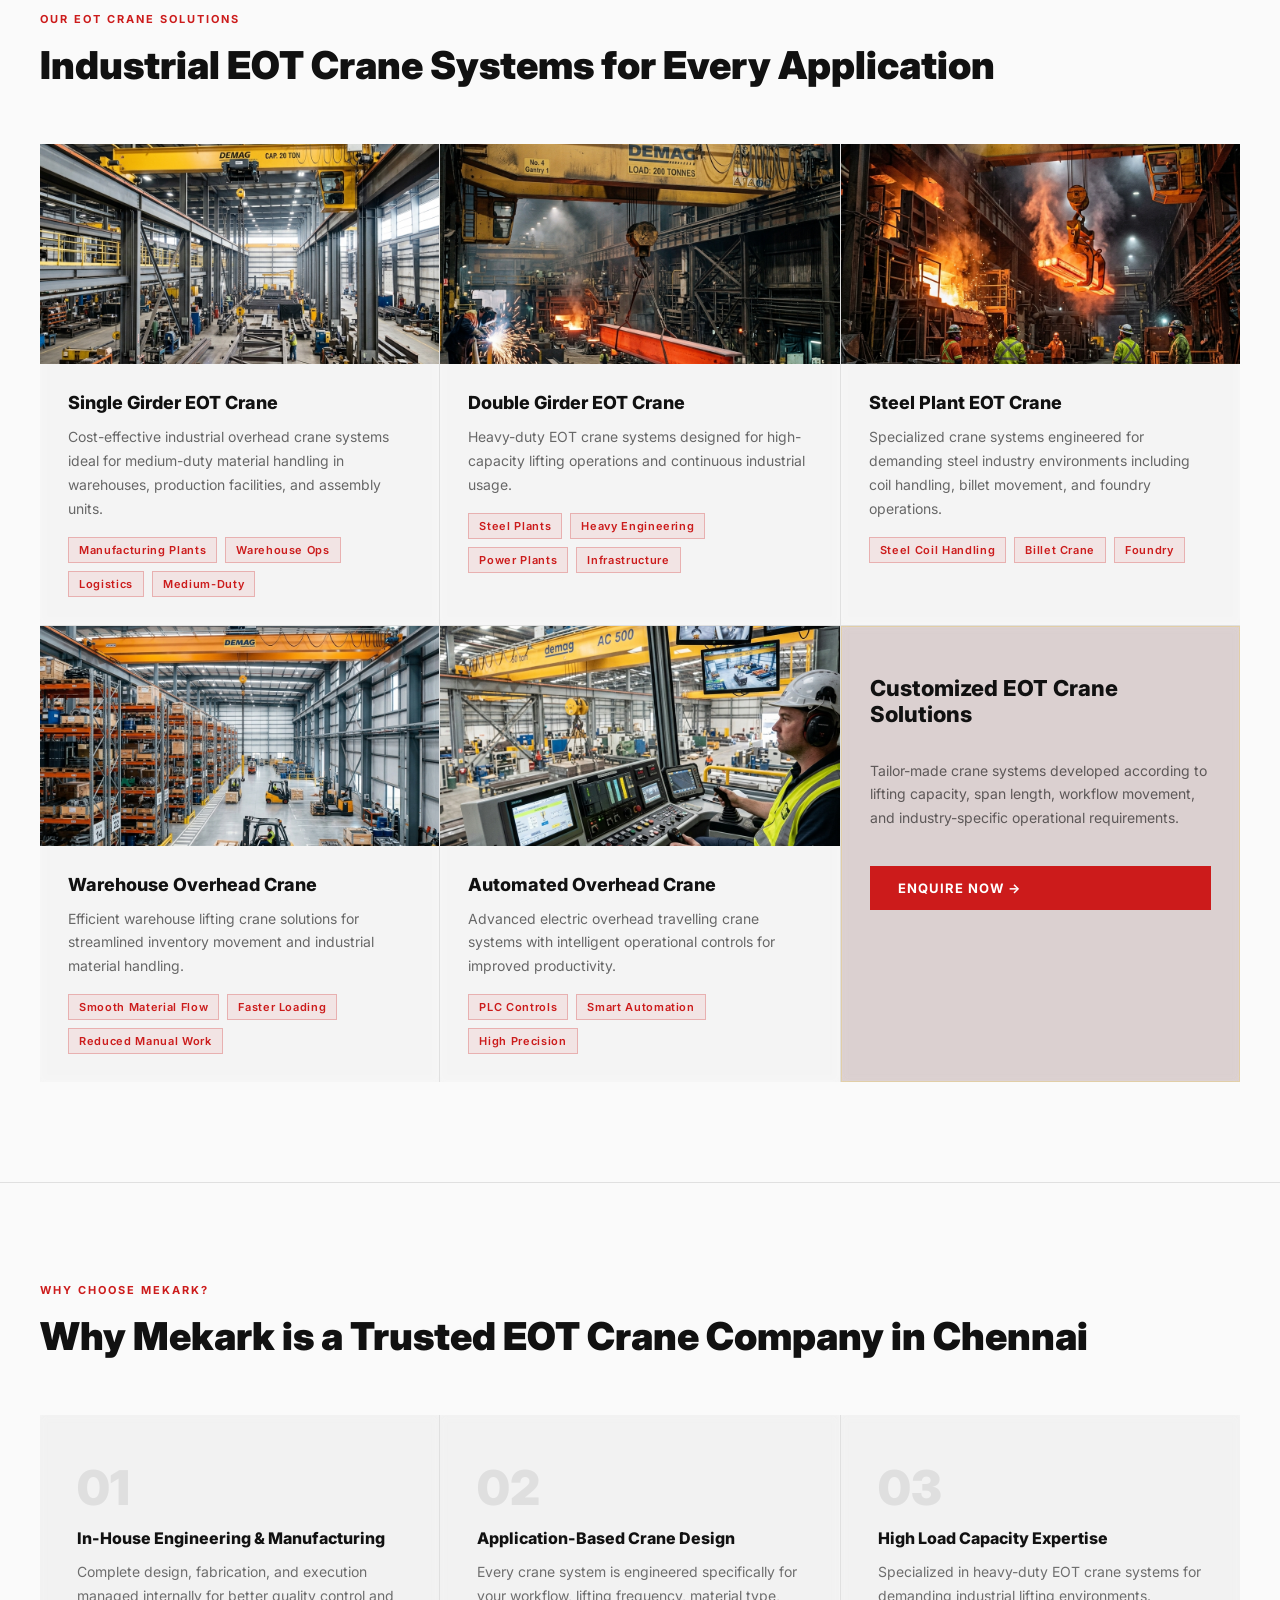
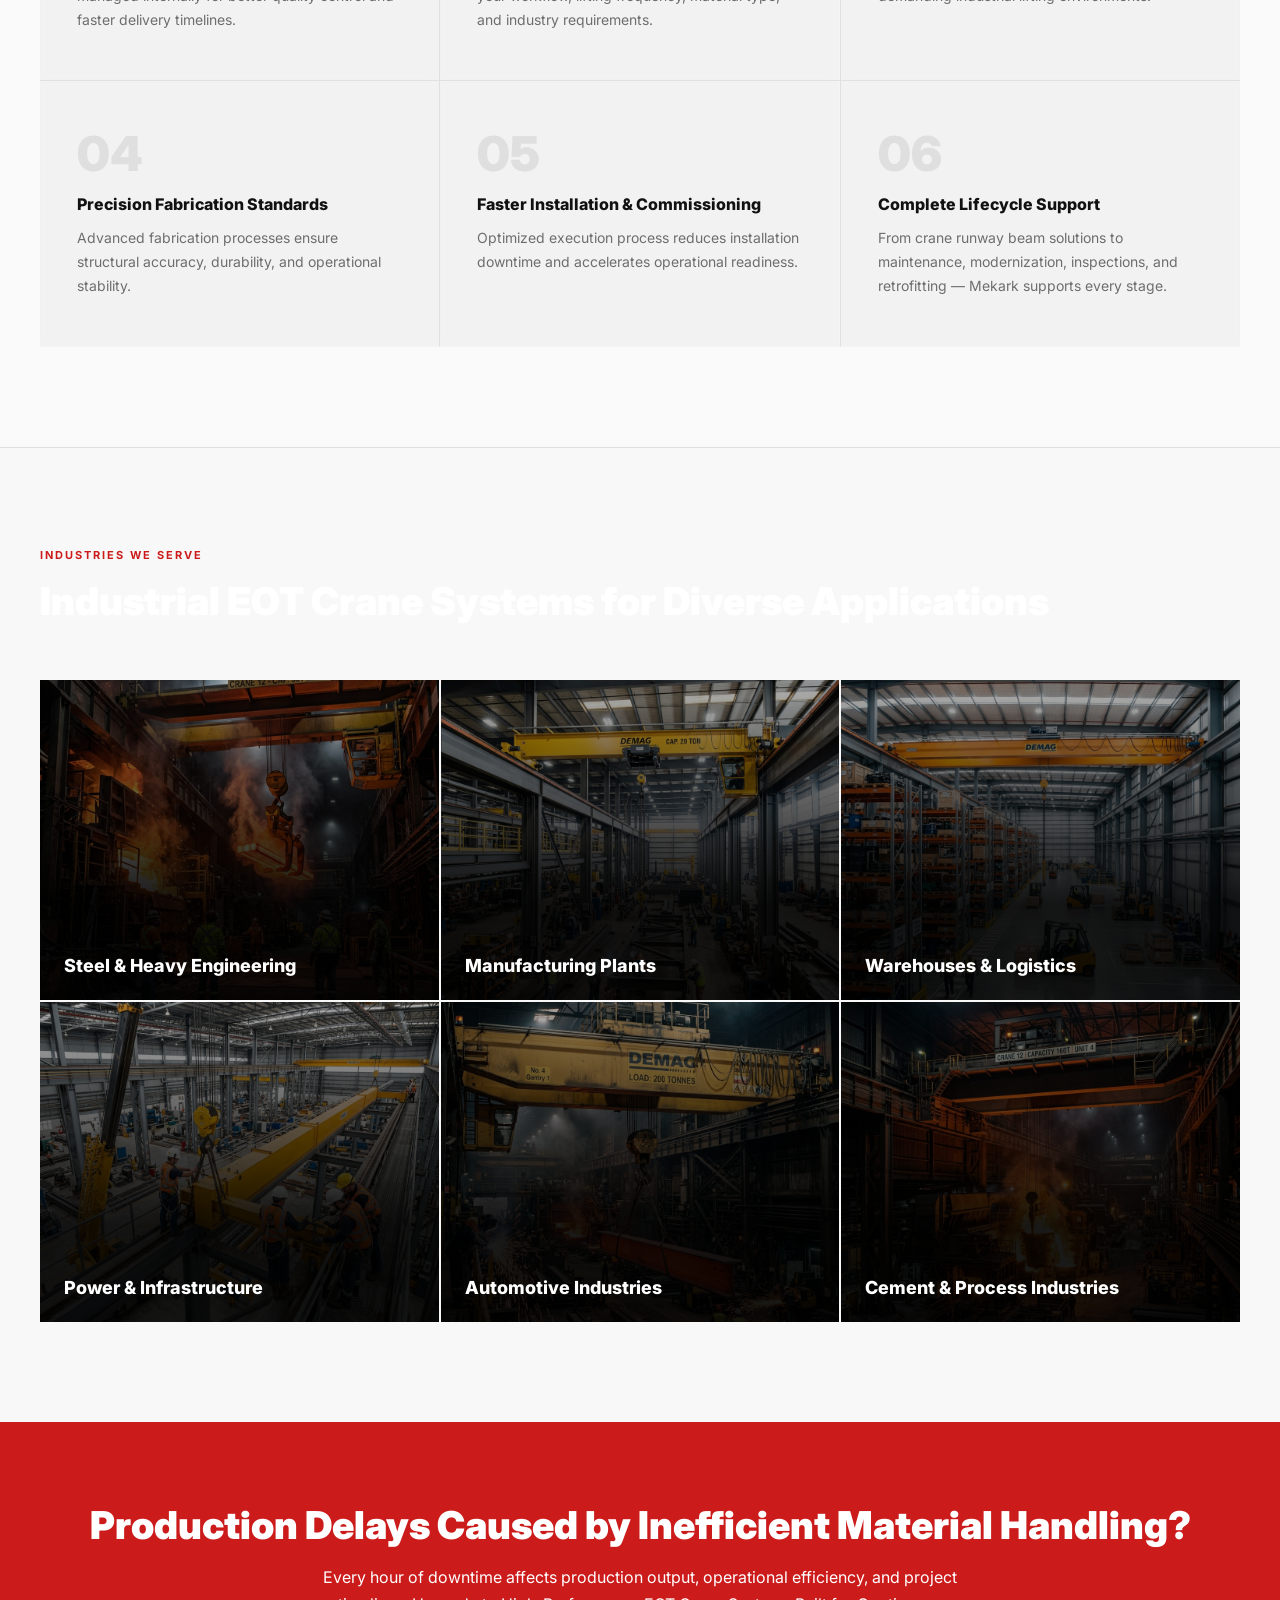
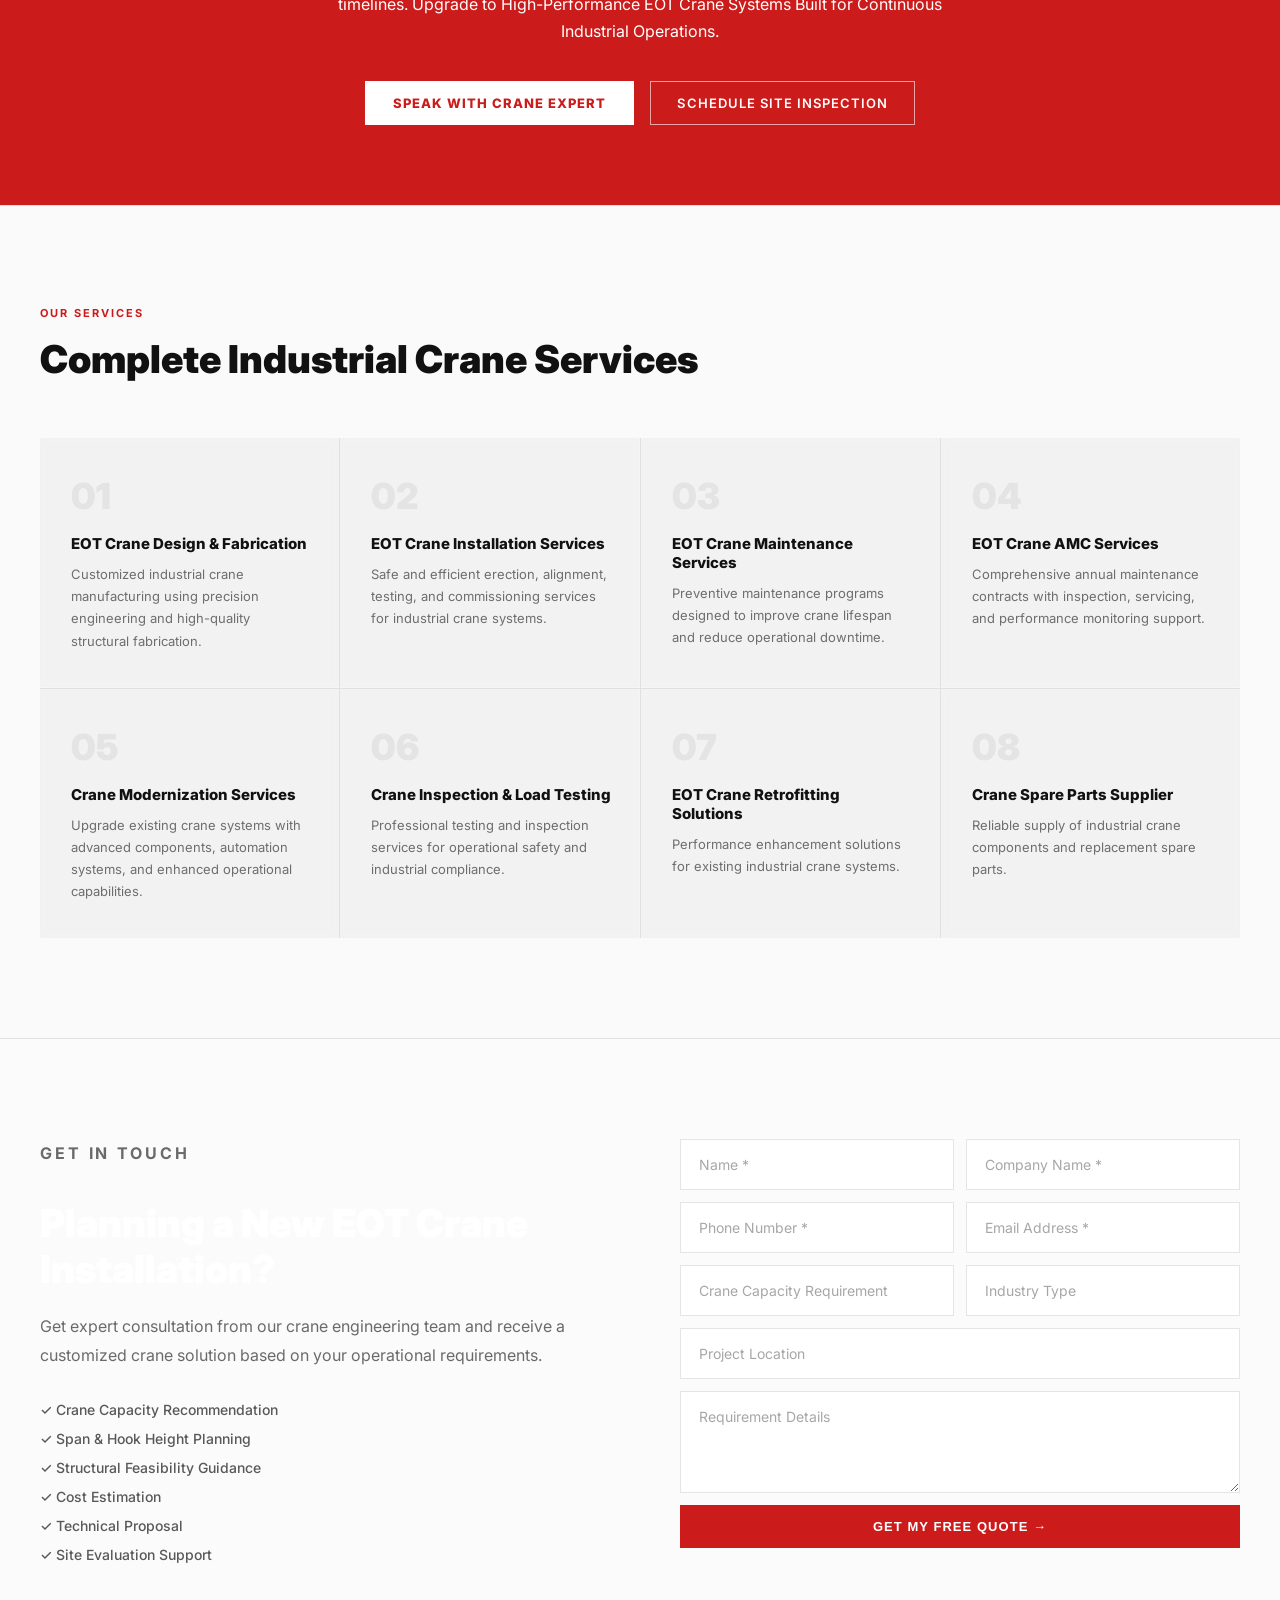
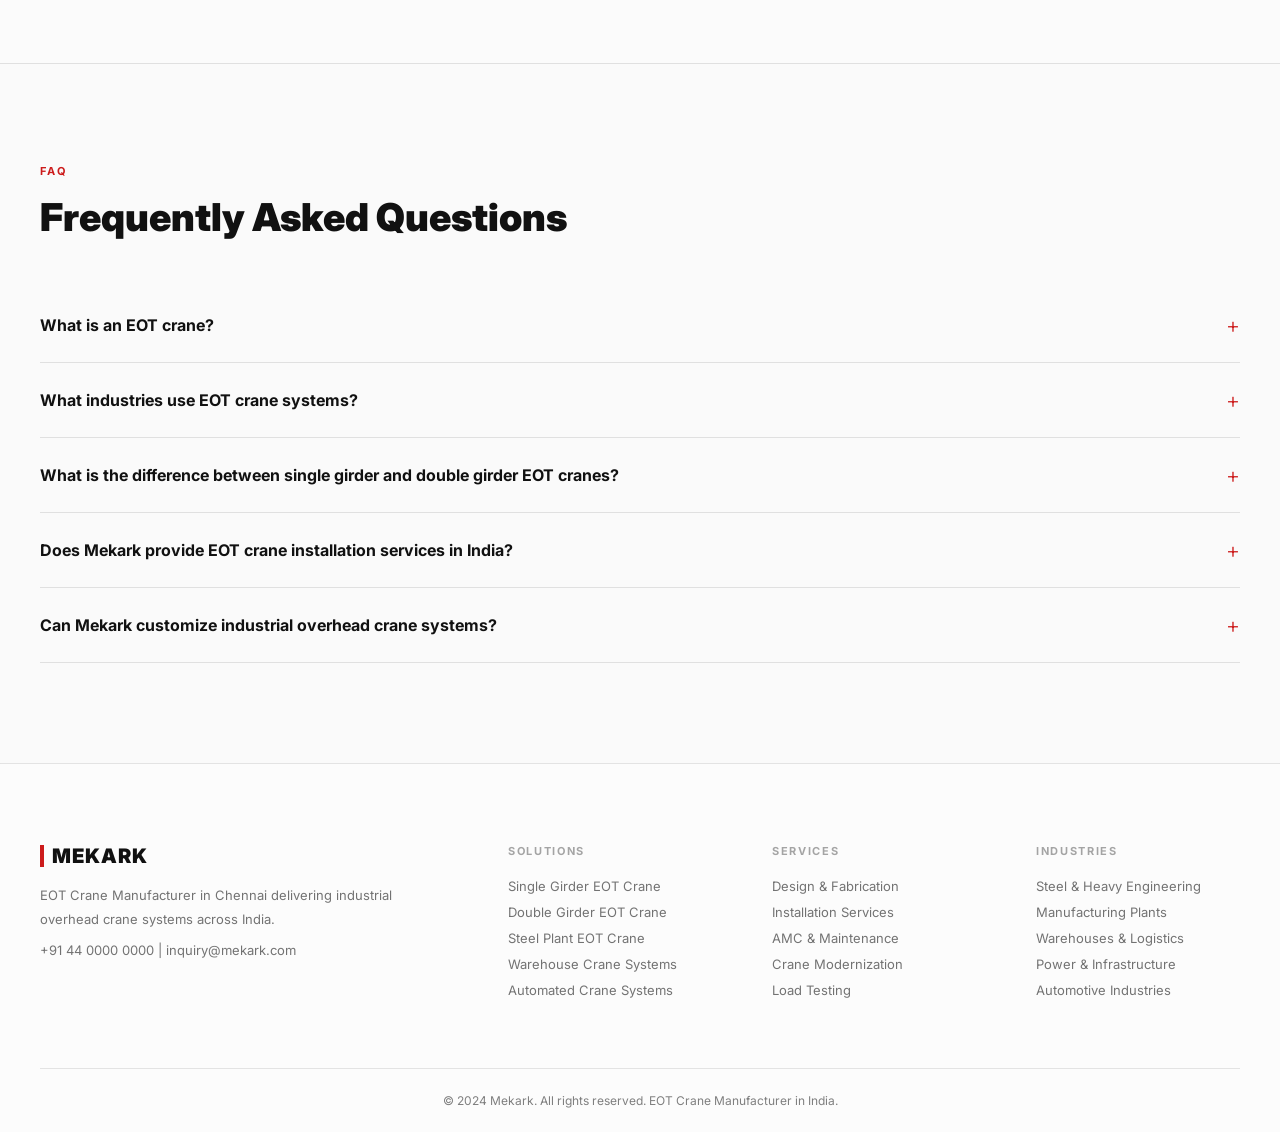
==== commit 6ca023d0: "Fix: dark gradient overlay on hero only, white text looks premium" ====
--- a/mekark-combined.html
+++ b/mekark-combined.html
@@ -131,7 +131,16 @@
 
 /* ===== HERO ===== */
 .hero{height:100vh;min-height:600px;display:flex;align-items:center;justify-content:center;position:relative}
-.hero-content{position:relative;z-index:2;text-align:left;max-width:760px;padding:0 40px;color:#111}
+/* Dark gradient overlay ONLY on hero so white text pops */
+.hero::before{
+  content:'';
+  position:absolute;
+  inset:0;
+  background:linear-gradient(120deg,rgba(0,0,0,0.70) 0%,rgba(0,0,0,0.45) 55%,rgba(0,0,0,0.10) 100%);
+  z-index:1;
+  pointer-events:none;
+}
+.hero-content{position:relative;z-index:2;text-align:left;max-width:760px;padding:0 40px;color:#fff}
 .hero-label{font-size:11px;font-weight:700;letter-spacing:.18em;color:var(--red);margin-bottom:20px;opacity:0;transform:translateY(20px);animation:fadeUp .8s .3s forwards}
 .hero-title{font-size:clamp(44px,6vw,88px);font-weight:900;line-height:1.0;margin-bottom:24px;opacity:0;transform:translateY(30px);animation:fadeUp .9s .5s forwards}
 .hero-sub{font-size:18px;font-weight:400;color:rgba(0,0,0,0.75);margin-bottom:40px;max-width:520px;line-height:1.6;opacity:0;transform:translateY(20px);animation:fadeUp .8s .7s forwards}
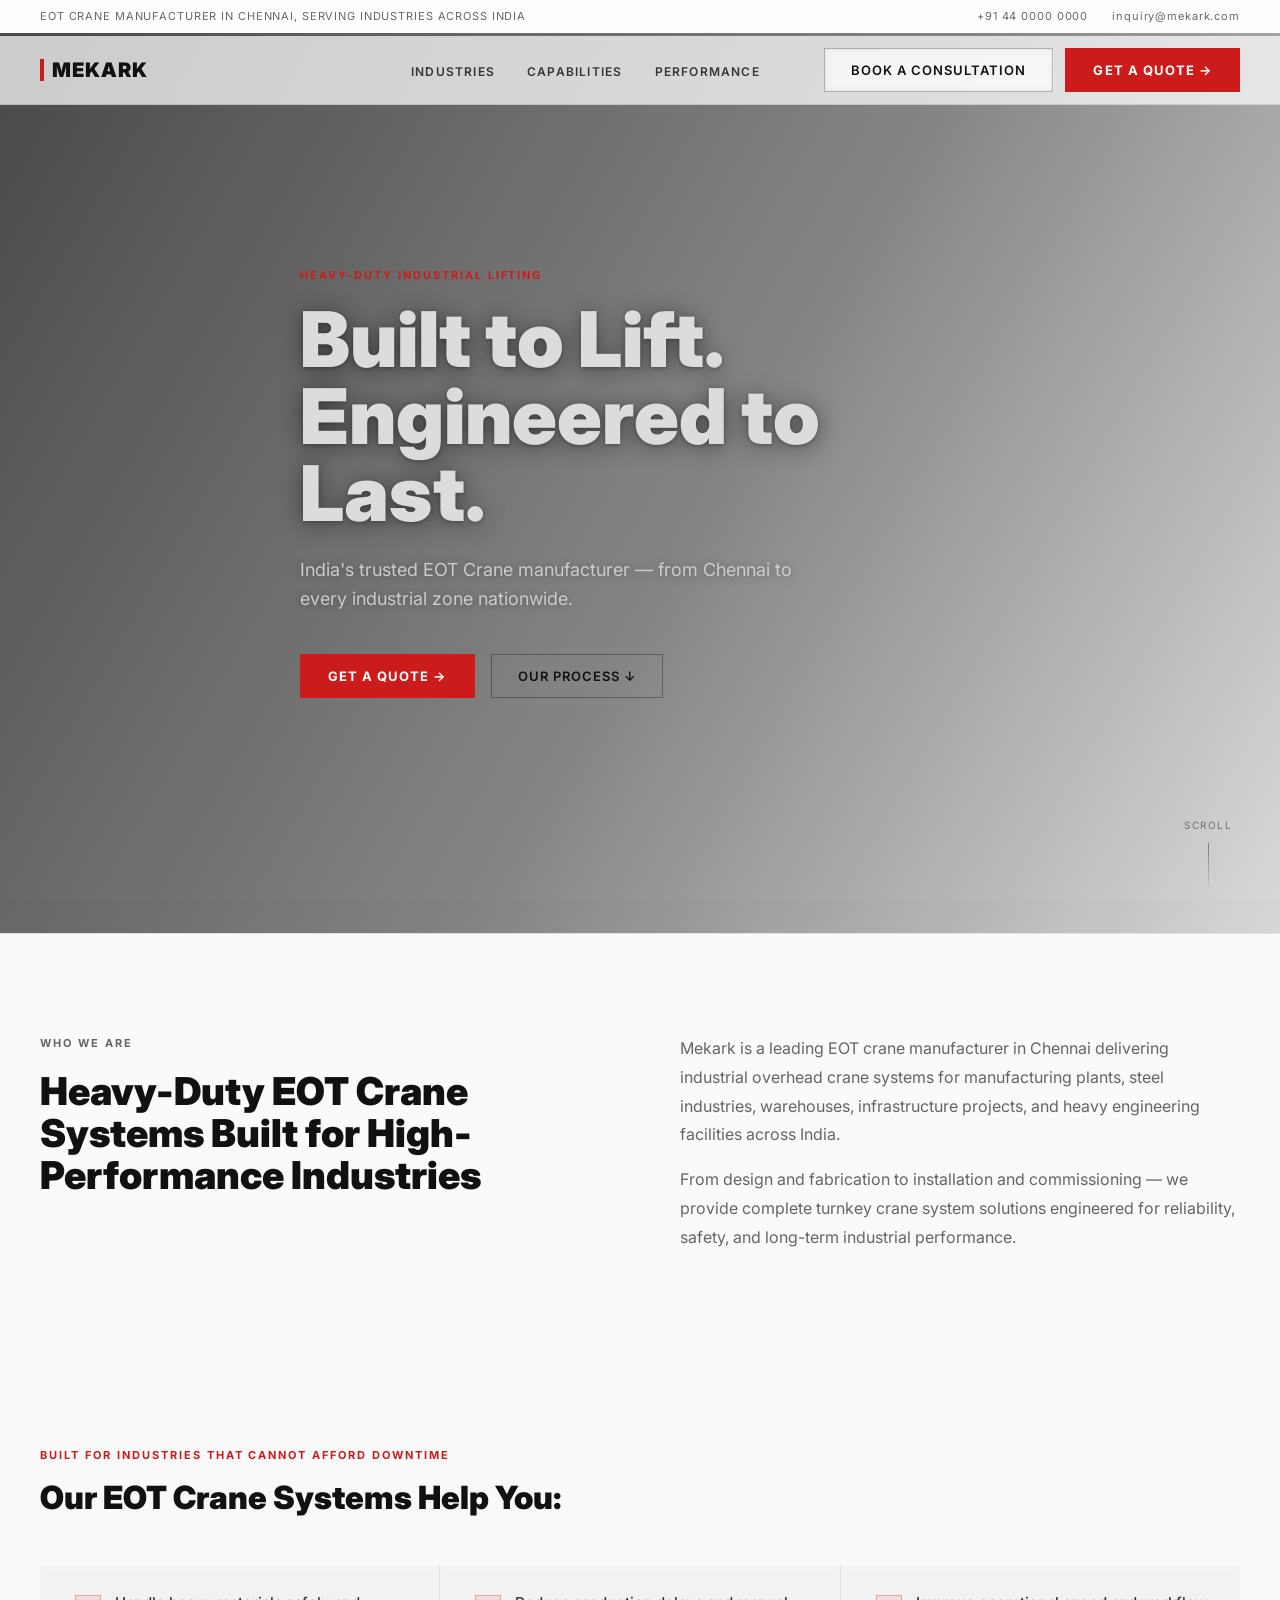
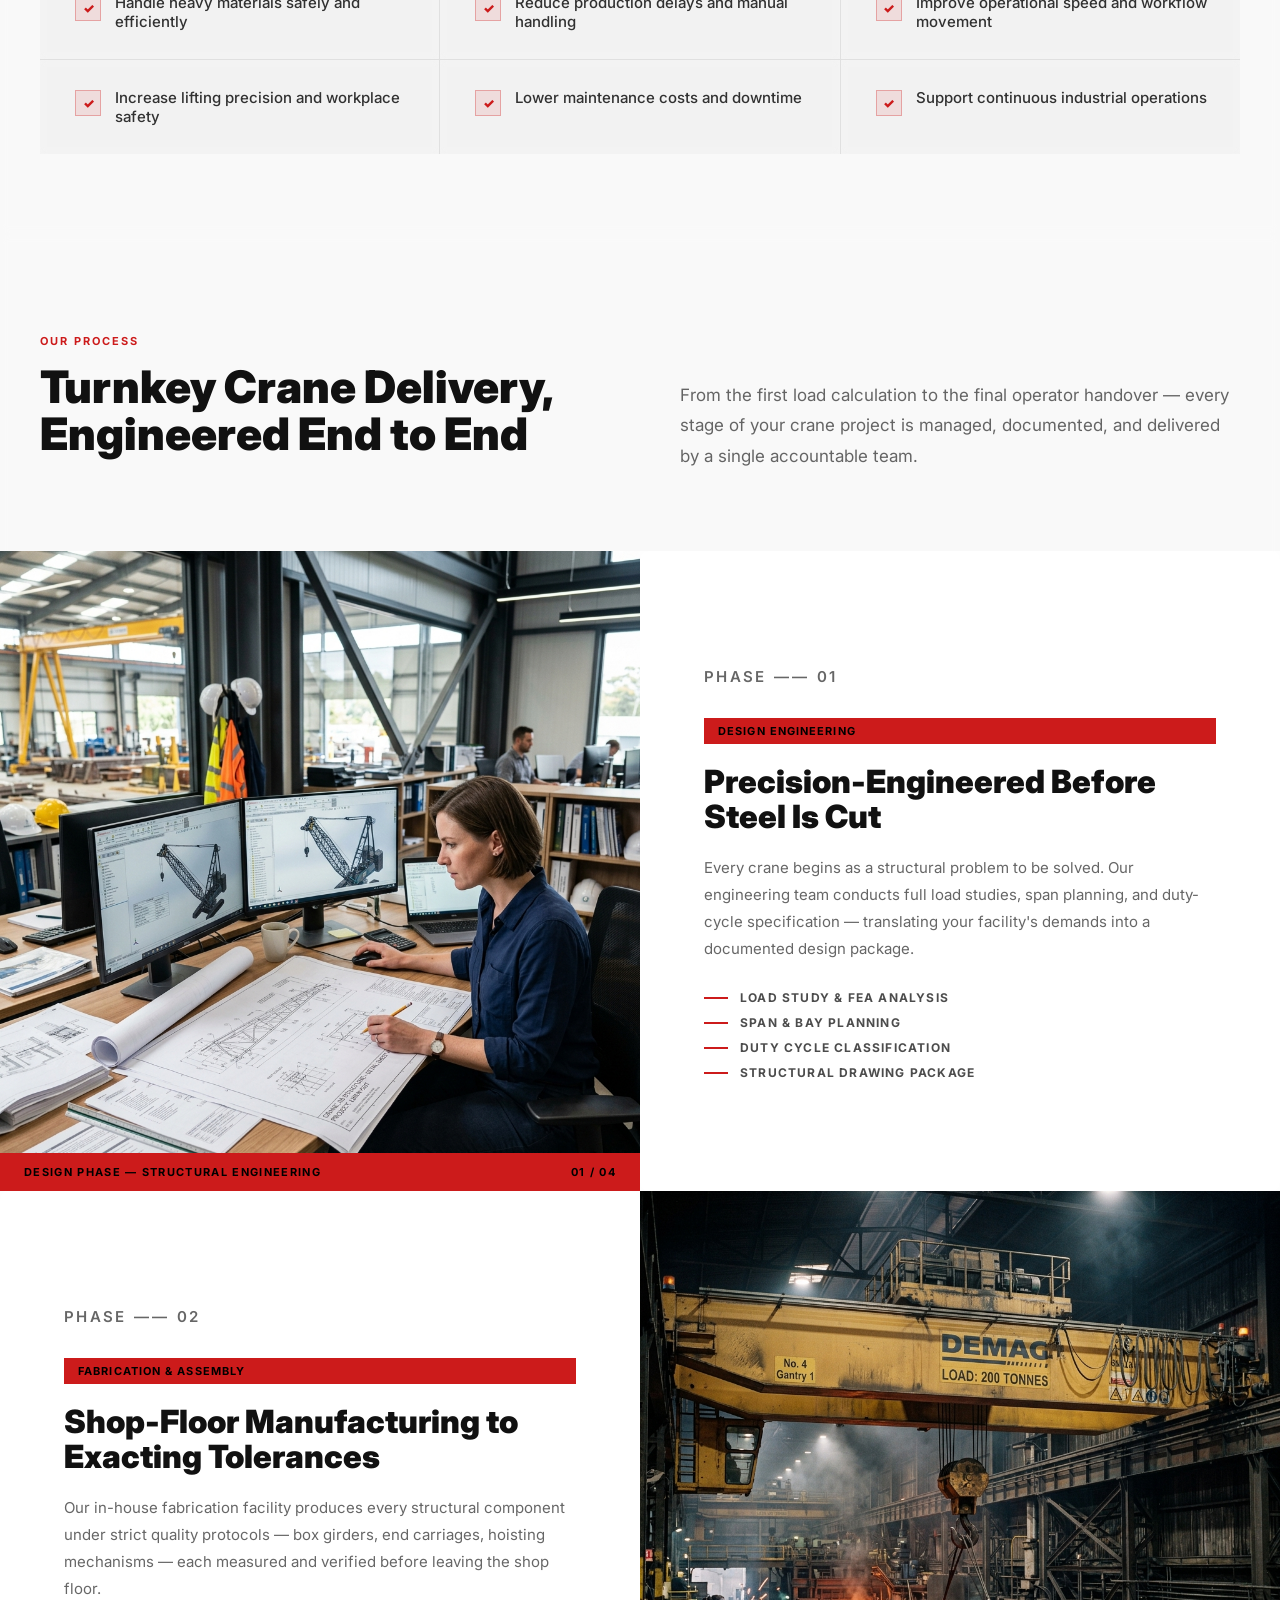
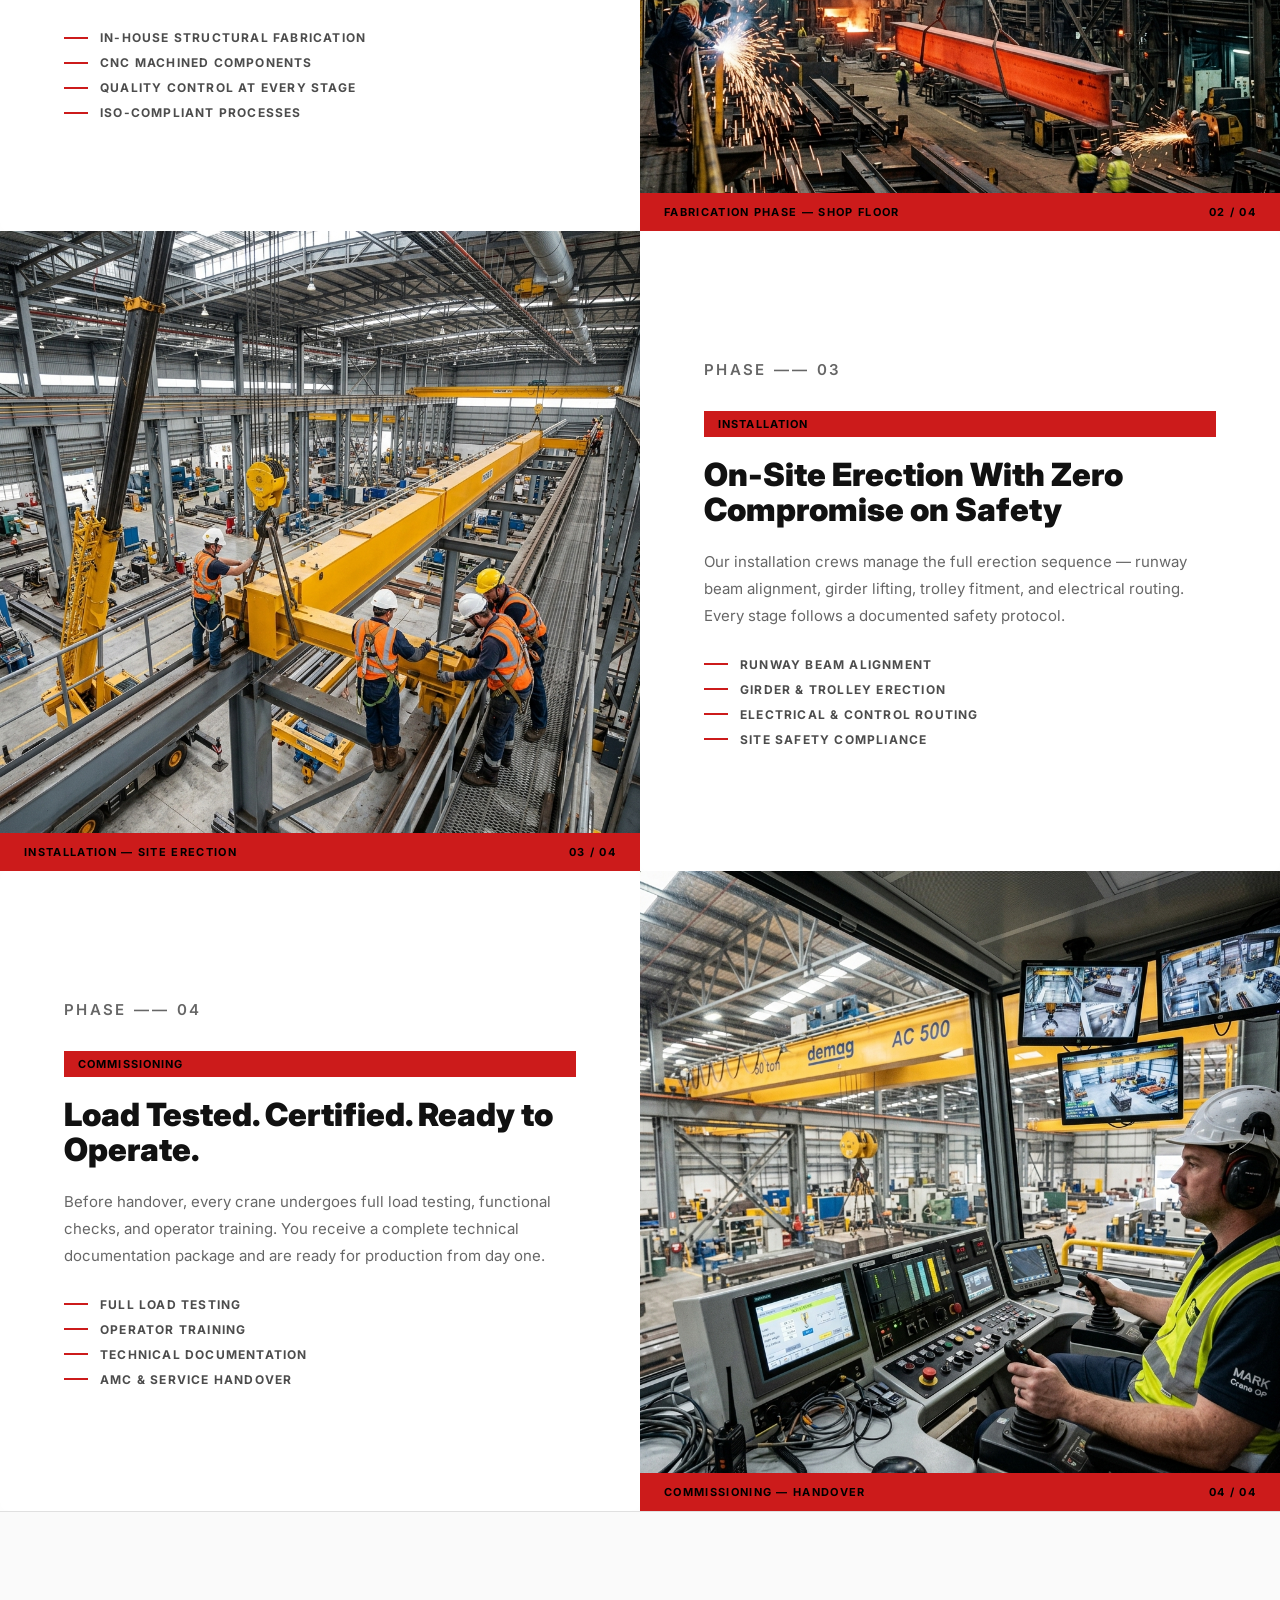
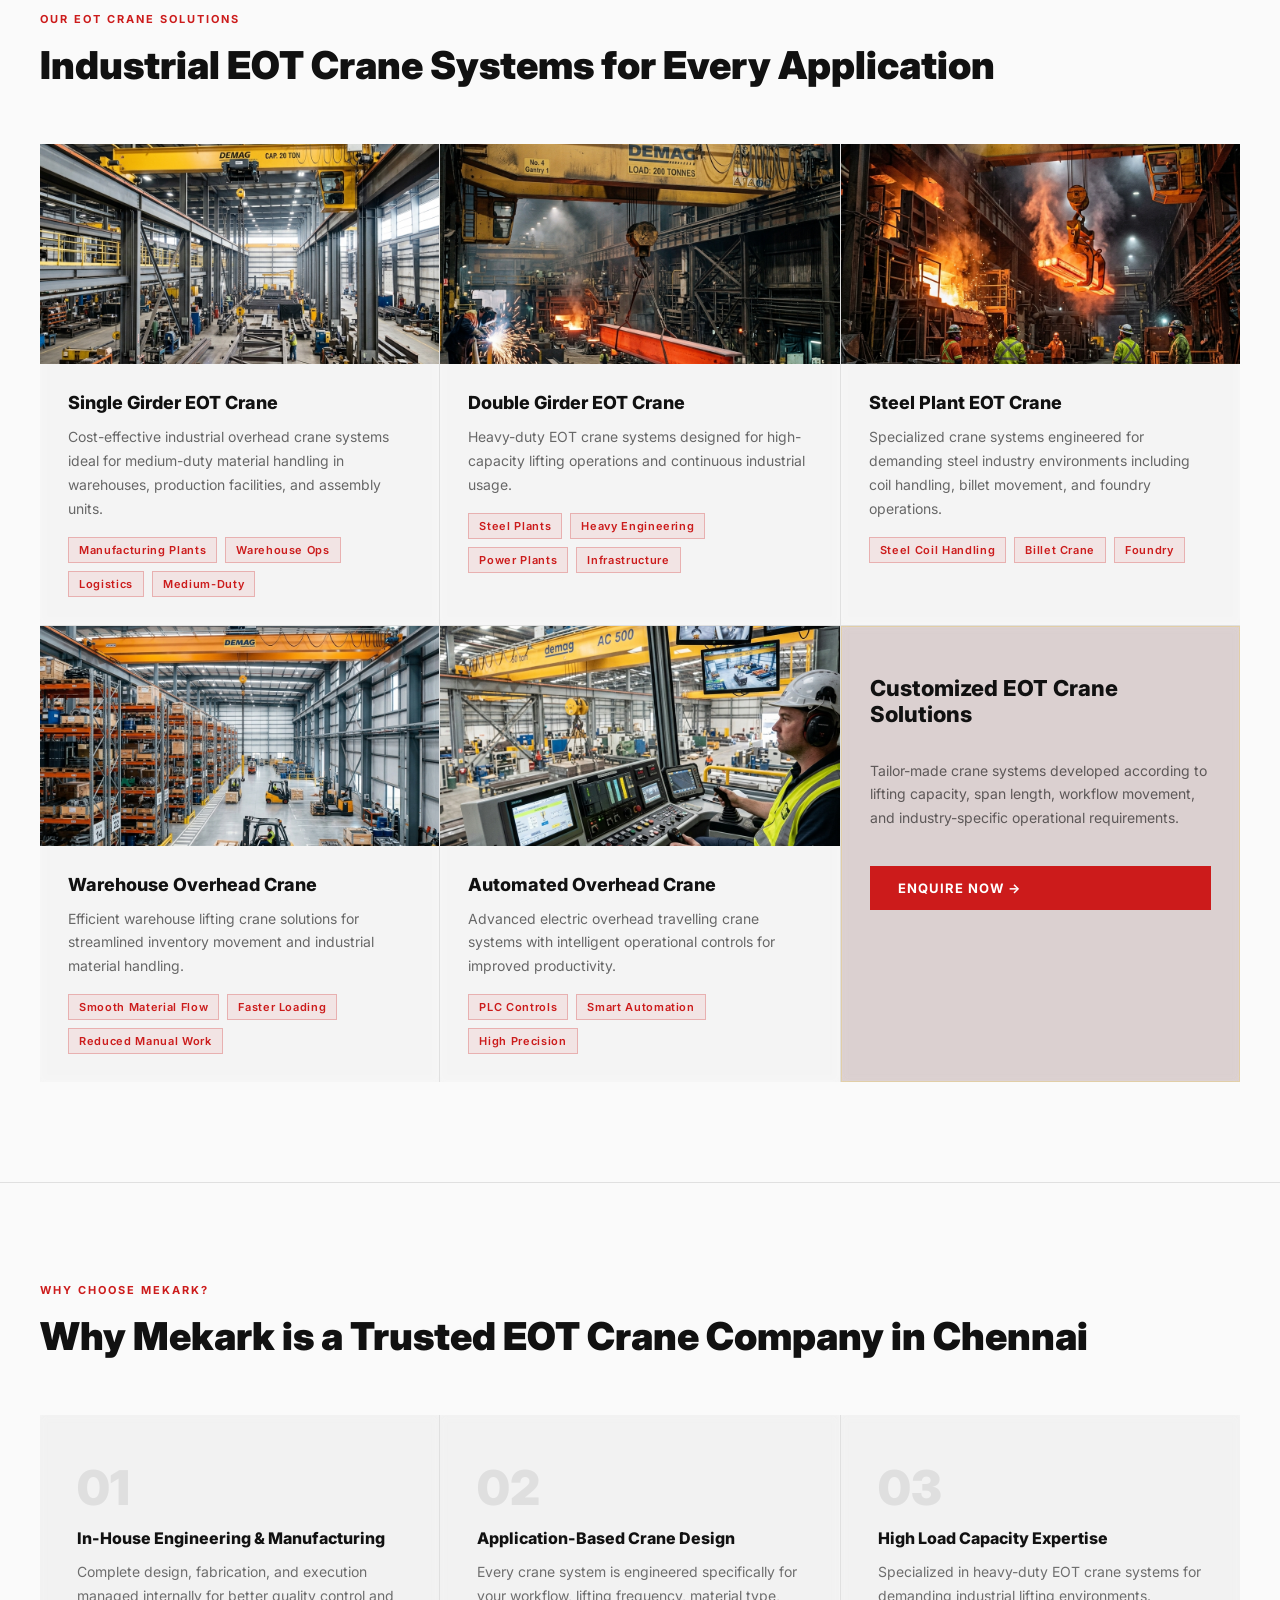
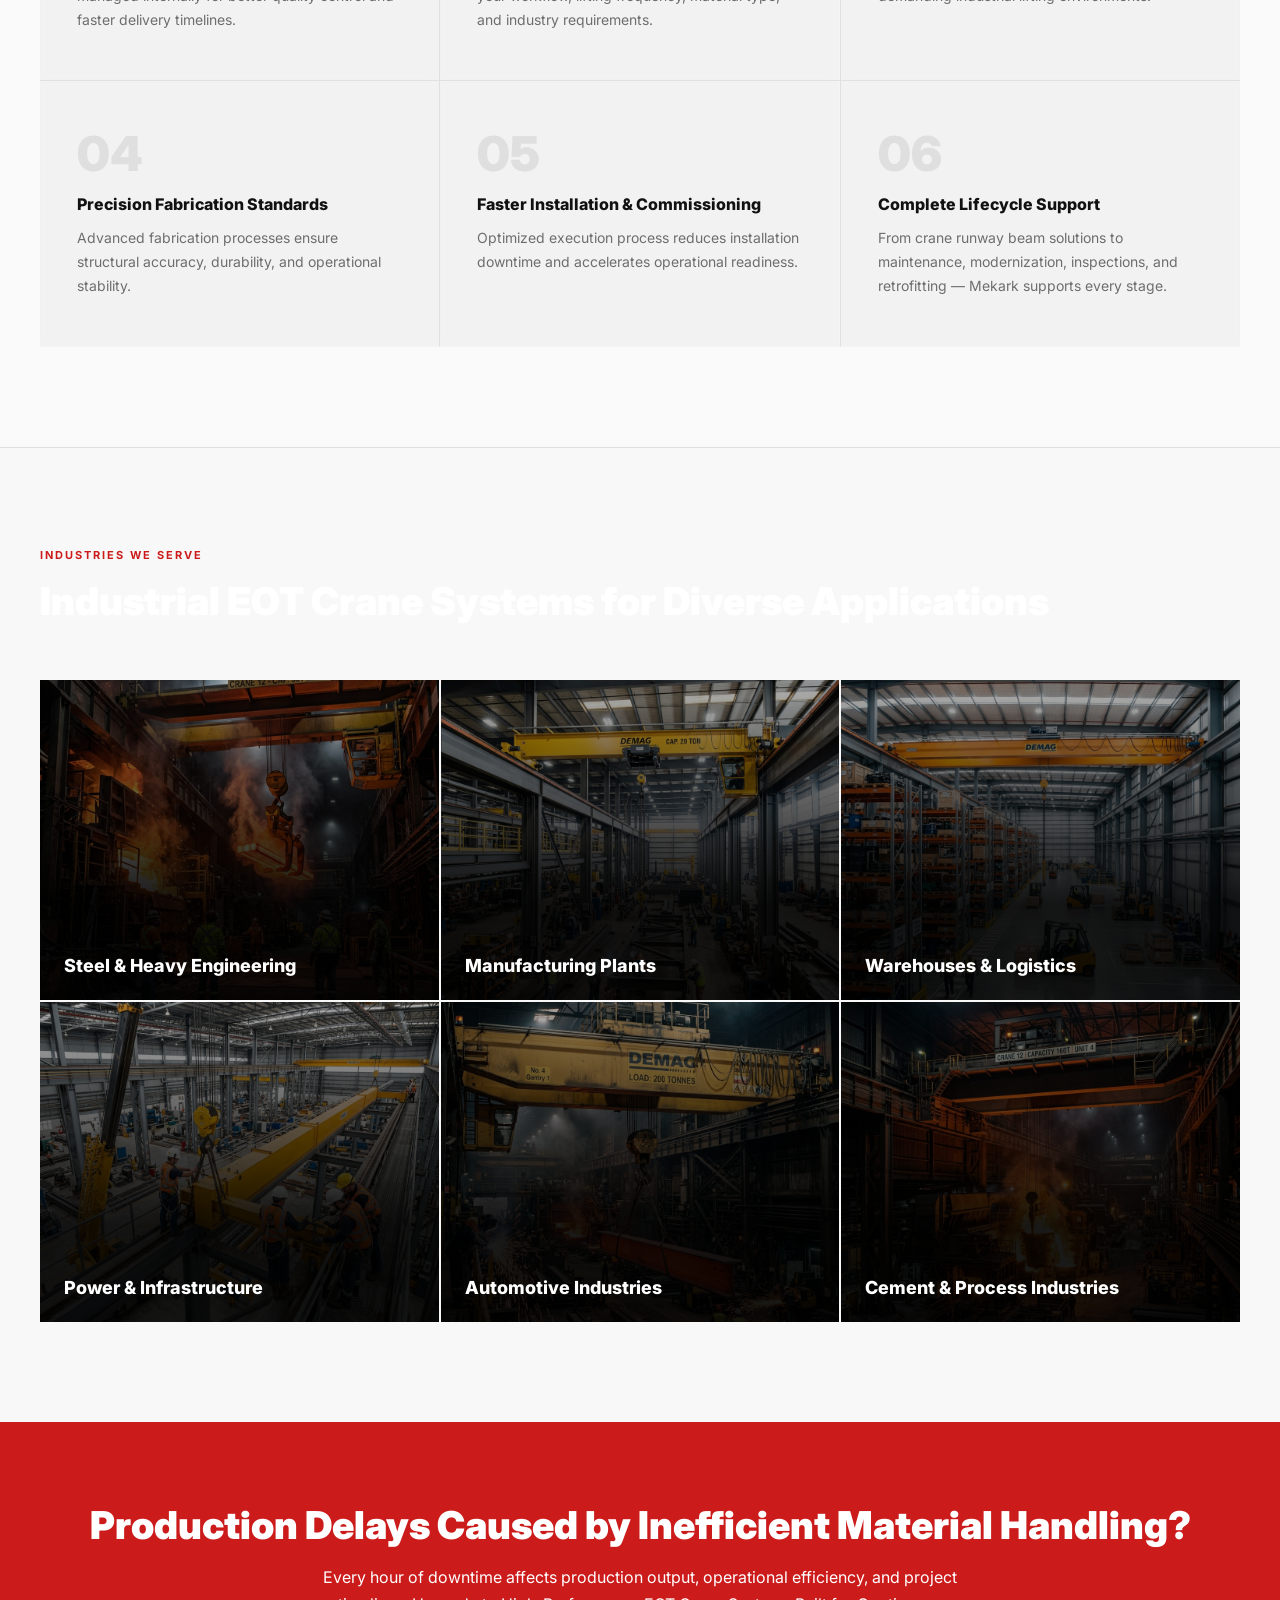
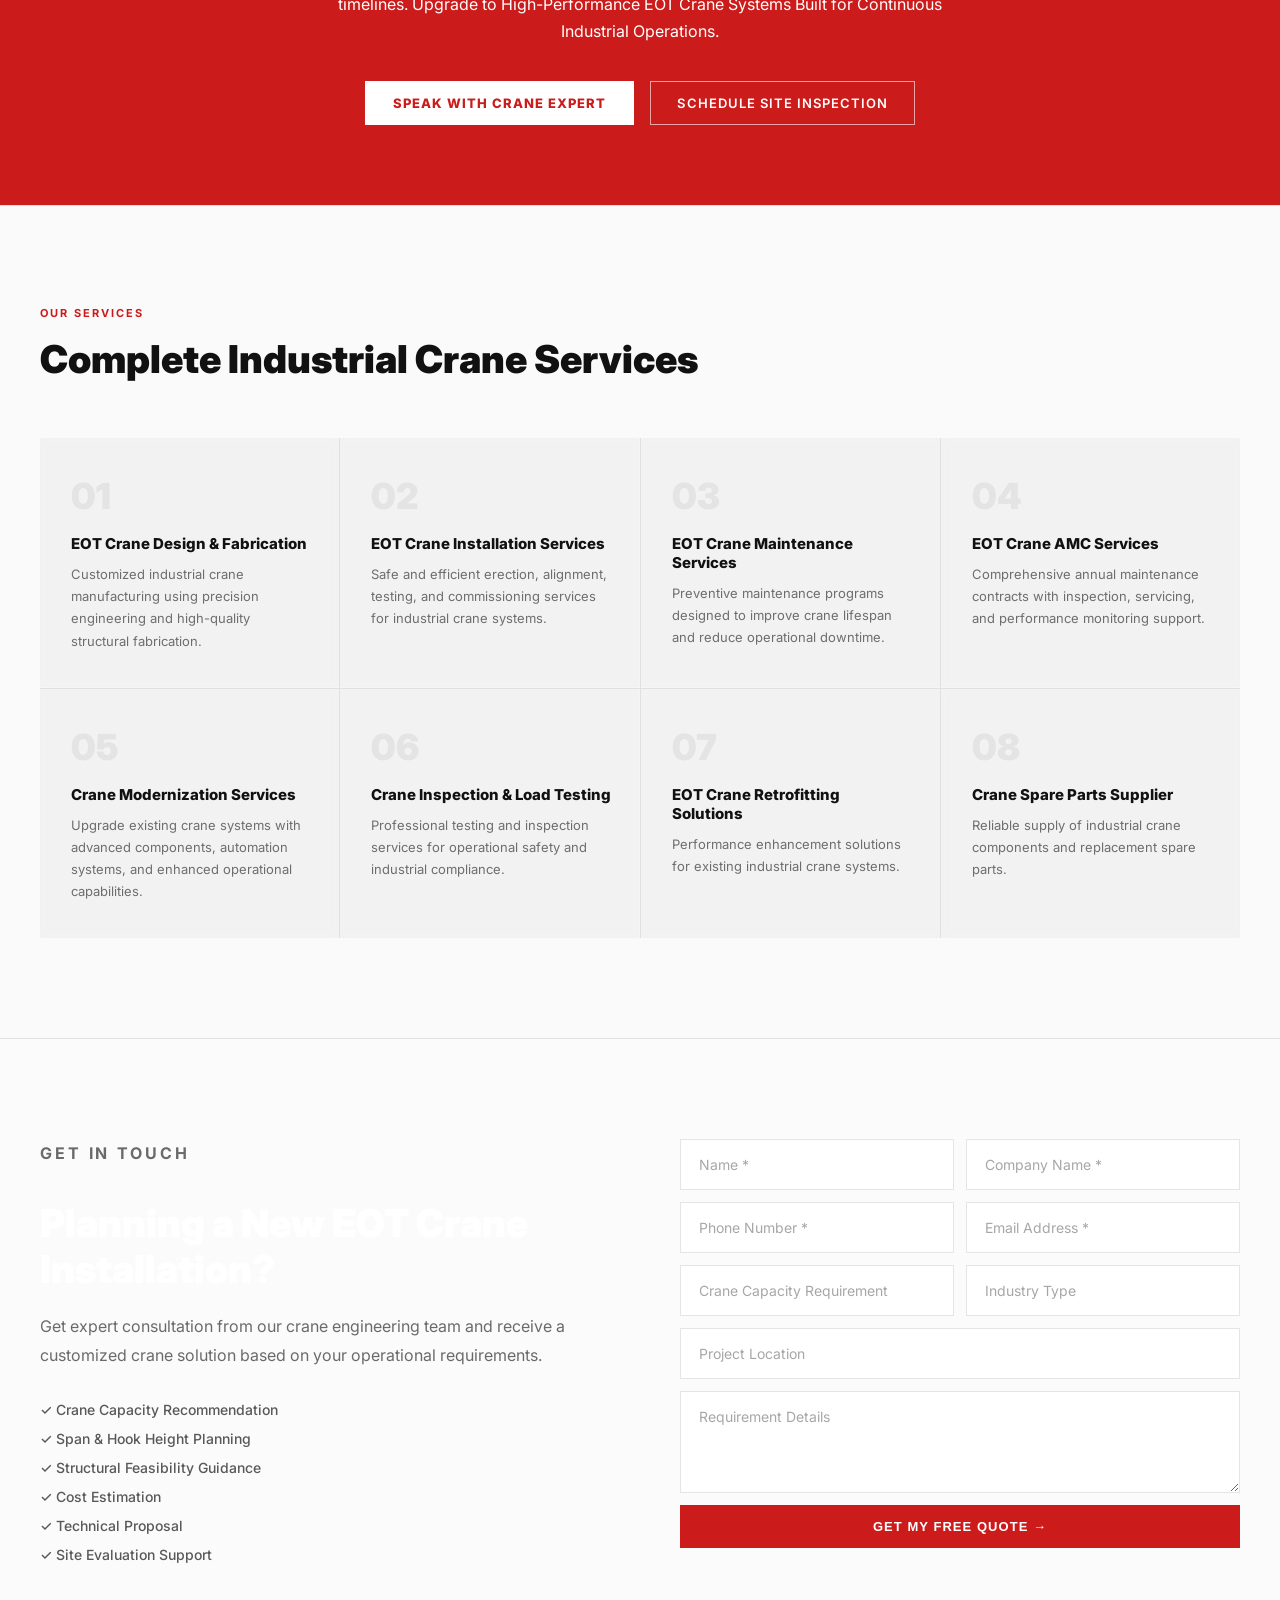
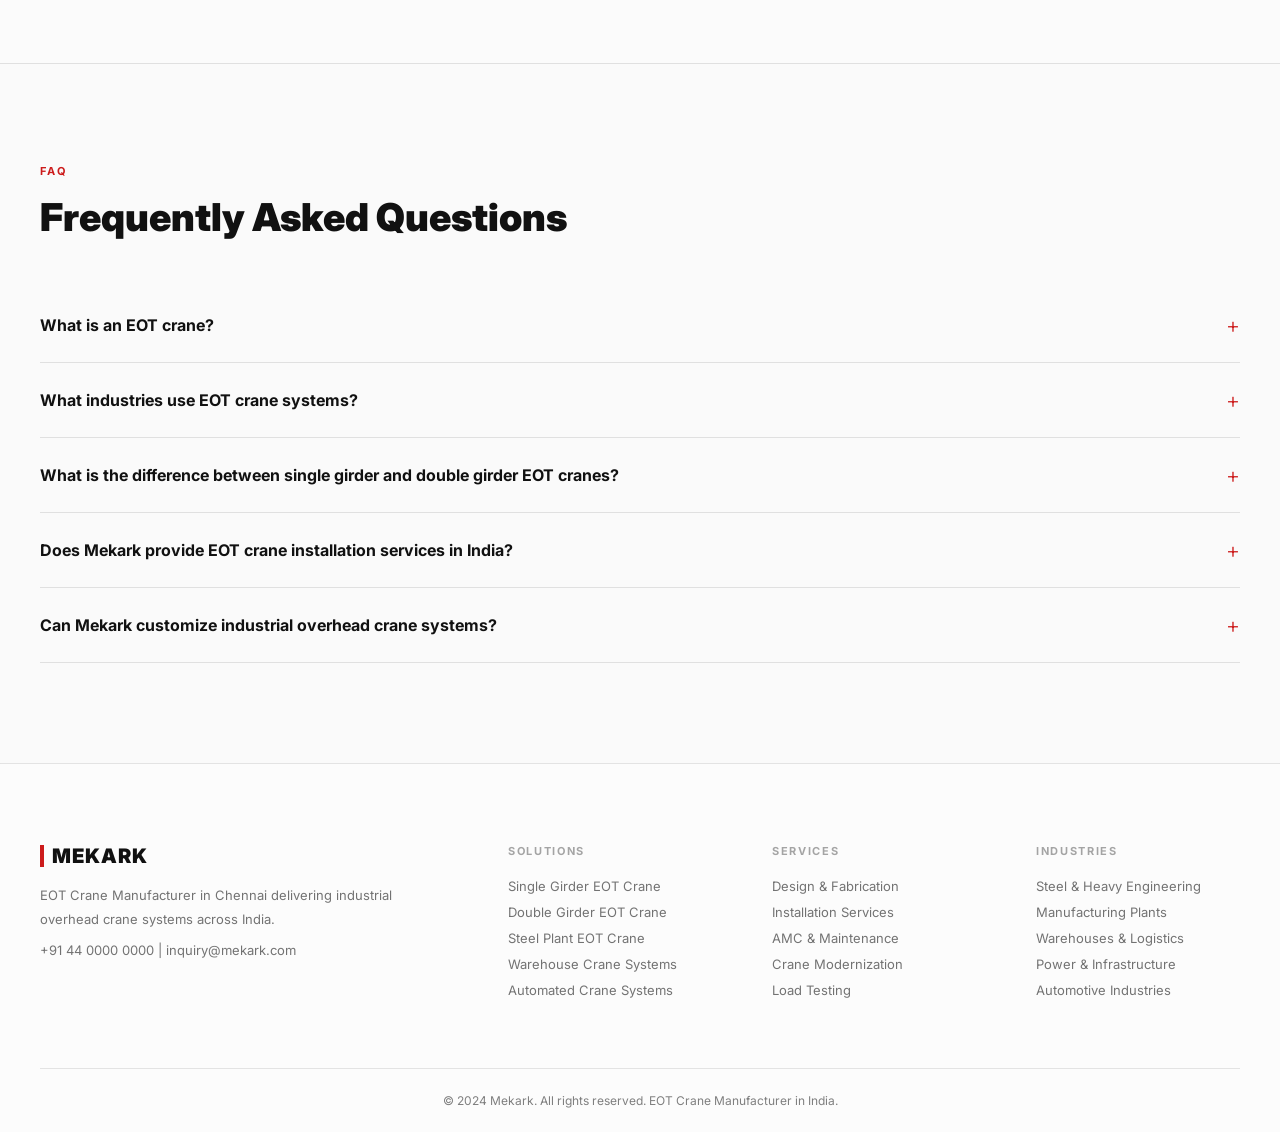
==== commit 0e7357b8: "Style: hero text changed to light ash grey #DCDCDC" ====
--- a/mekark-combined.html
+++ b/mekark-combined.html
@@ -48,9 +48,9 @@
 .urgency-strip h2,.urgency-strip p{color:#fff!important}
 /* Industry overlay keeps white */
 .industry-overlay h4,.industry-overlay p{color:#fff!important}
-/* Hero title — WHITE with shadow for contrast over video */
-.hero-title{color:#fff!important;text-shadow:0 2px 24px rgba(0,0,0,0.55),0 1px 4px rgba(0,0,0,0.4)}
-.hero-sub{color:rgba(255,255,255,0.90)!important;text-shadow:0 1px 8px rgba(0,0,0,0.45)}
+/* Hero title — light ash colour, contrast over dark hero overlay */
+.hero-title{color:#DCDCDC!important;text-shadow:0 2px 24px rgba(0,0,0,0.45),0 1px 4px rgba(0,0,0,0.3)}
+.hero-sub{color:rgba(210,210,210,0.92)!important;text-shadow:0 1px 8px rgba(0,0,0,0.35)}
 /* Contact benefits list */
 .contact-benefits li{color:rgba(0,0,0,0.70)}
 /* Footer */
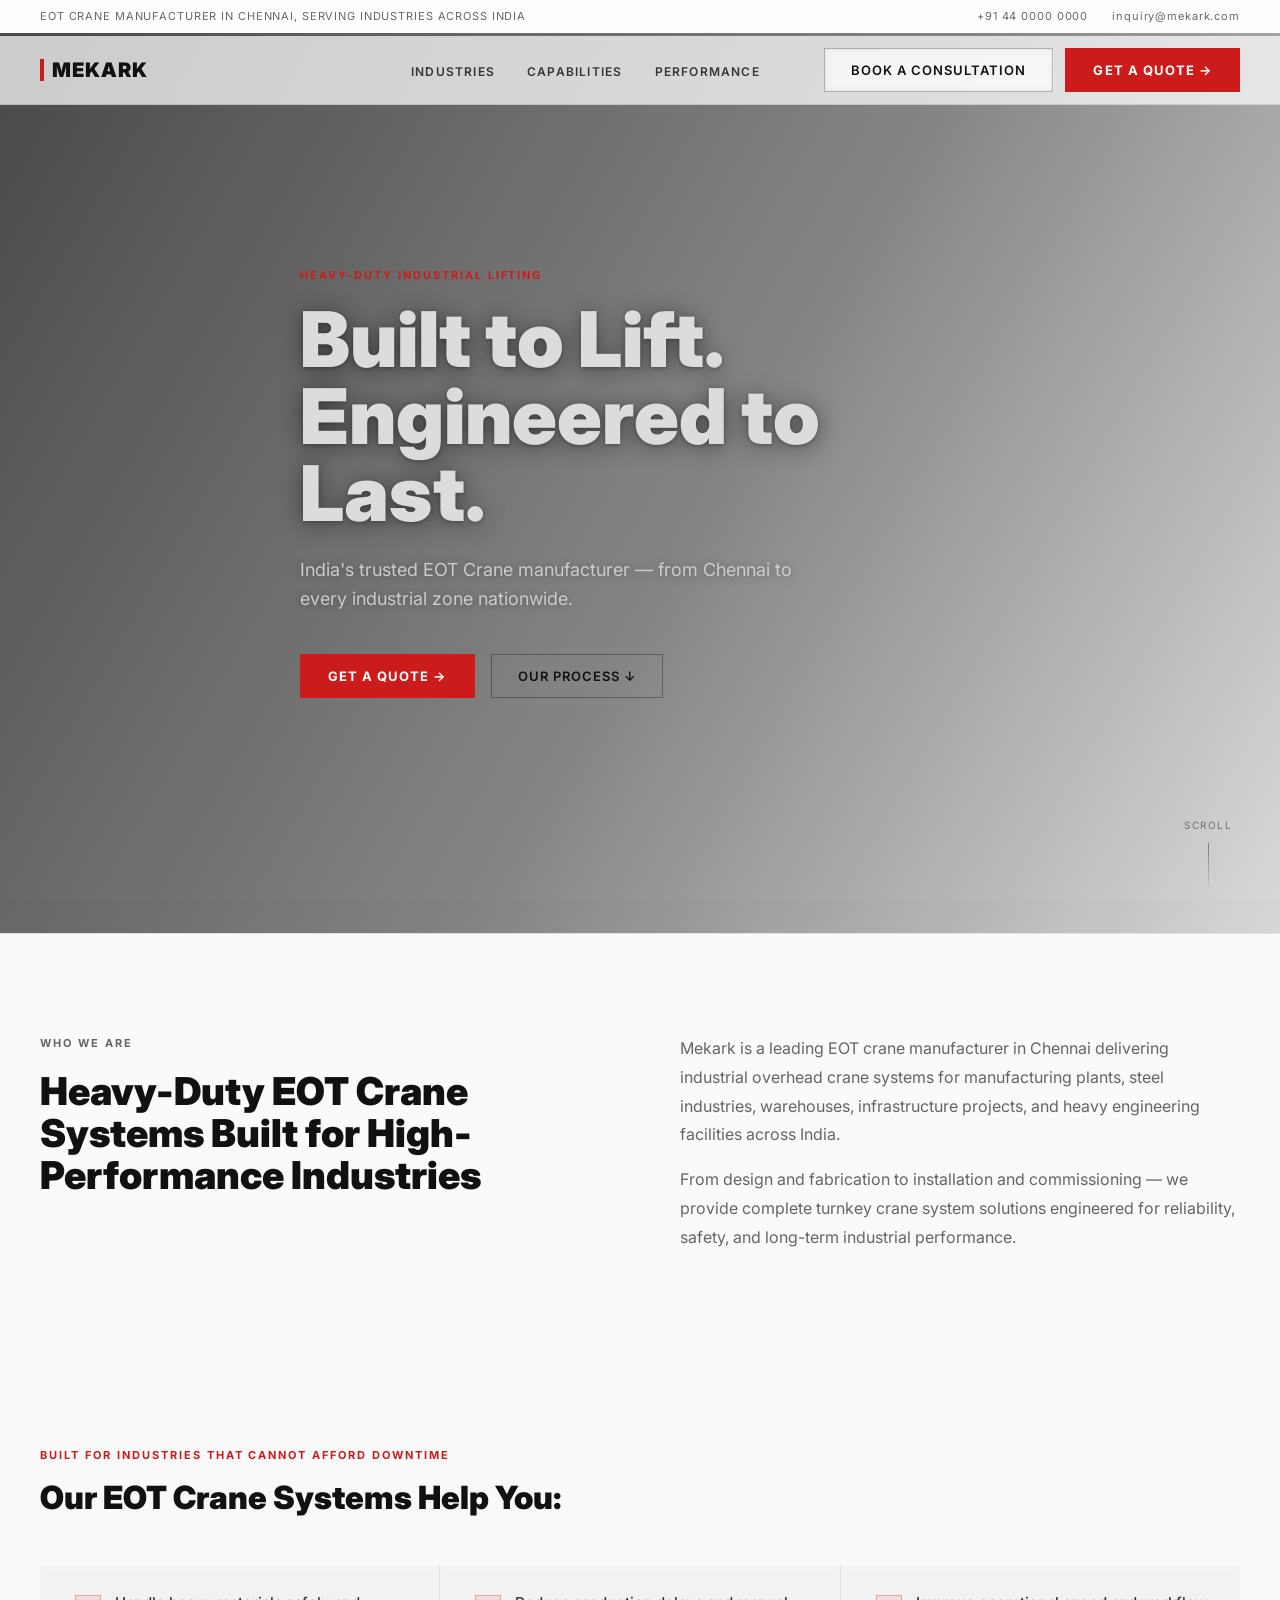
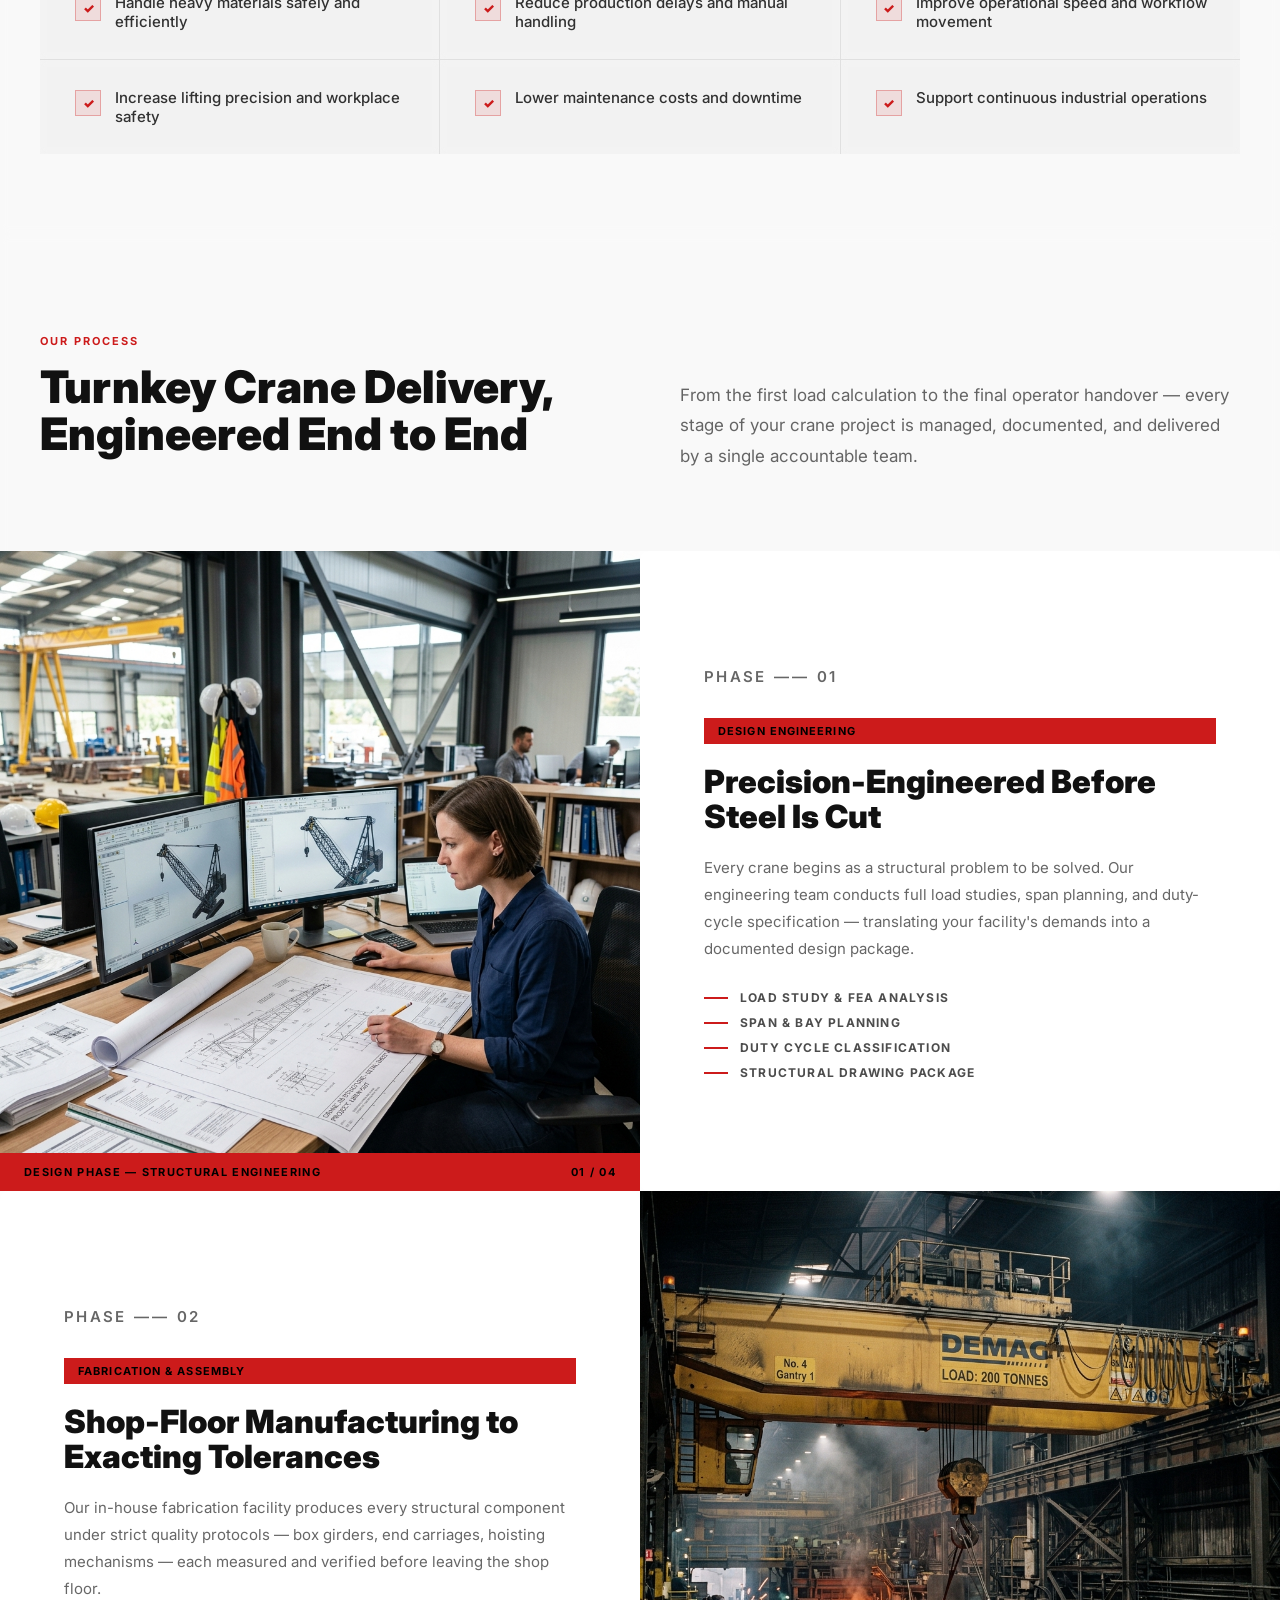
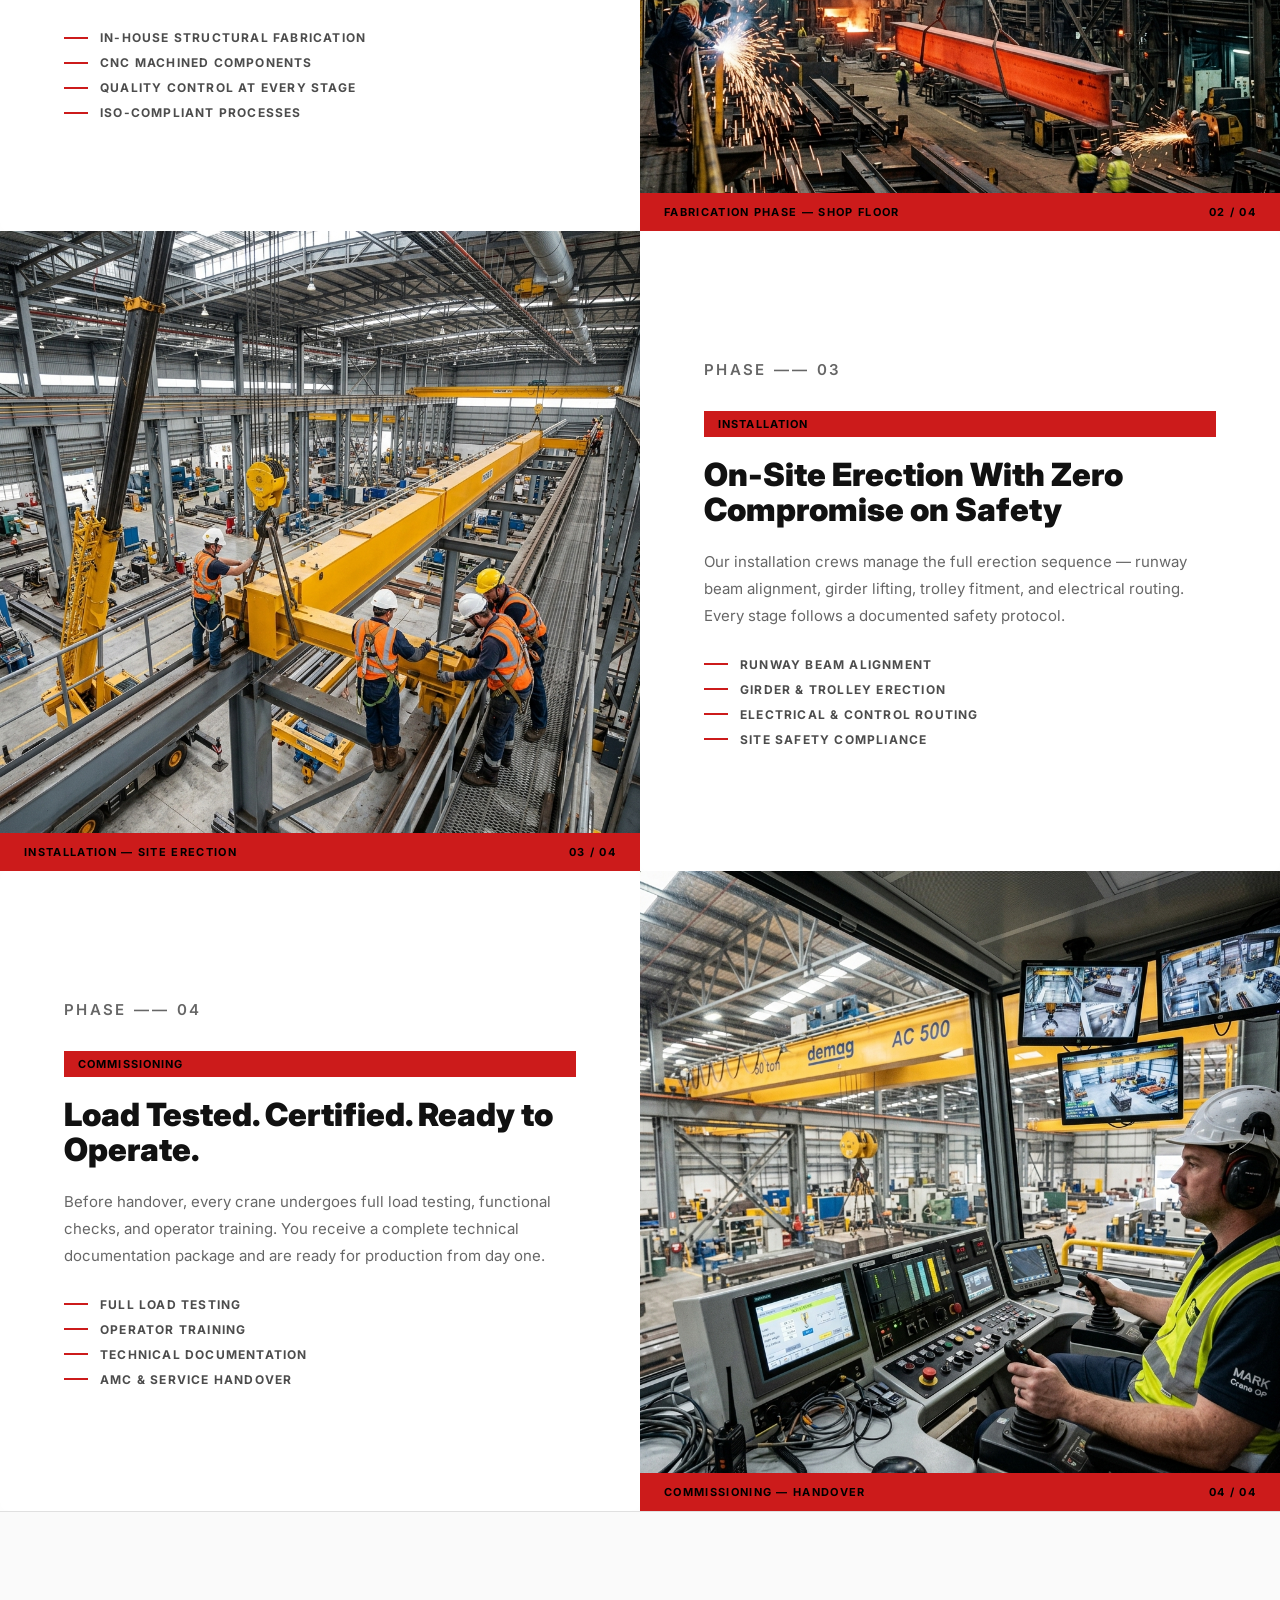
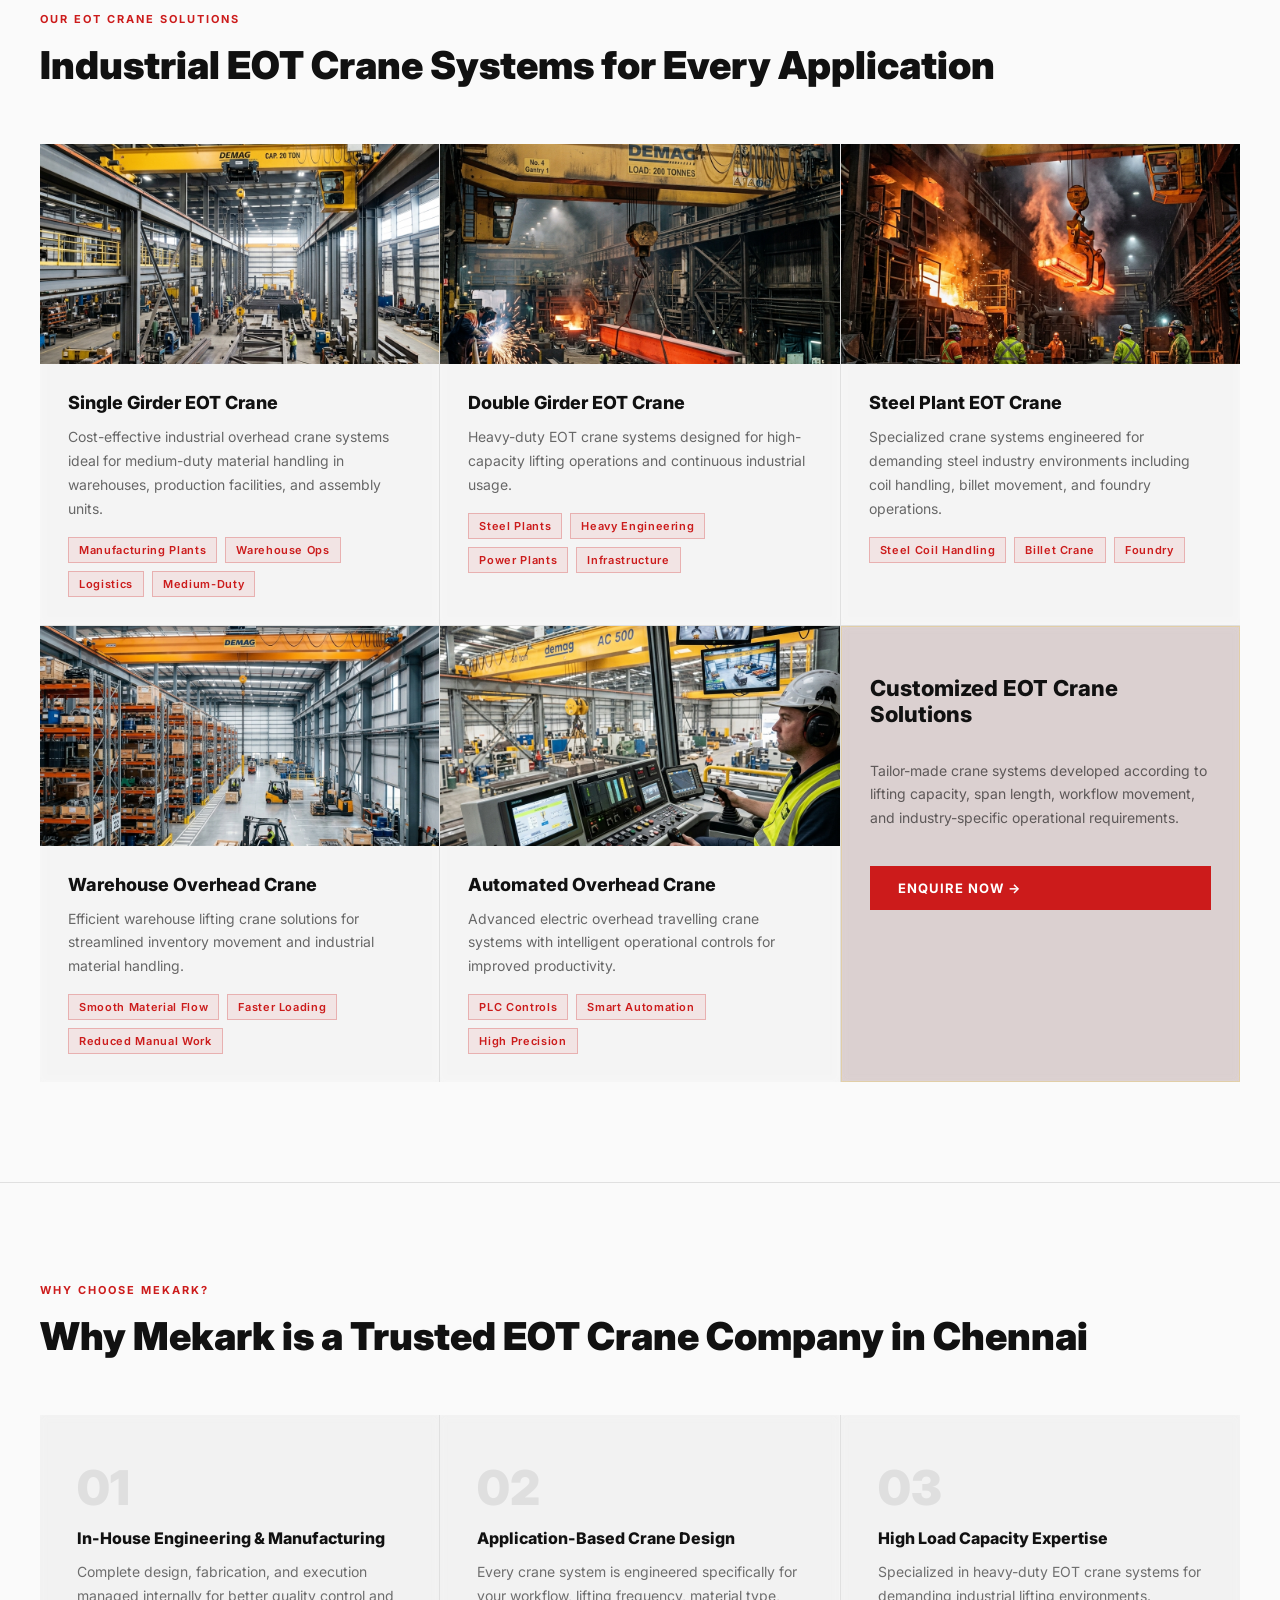
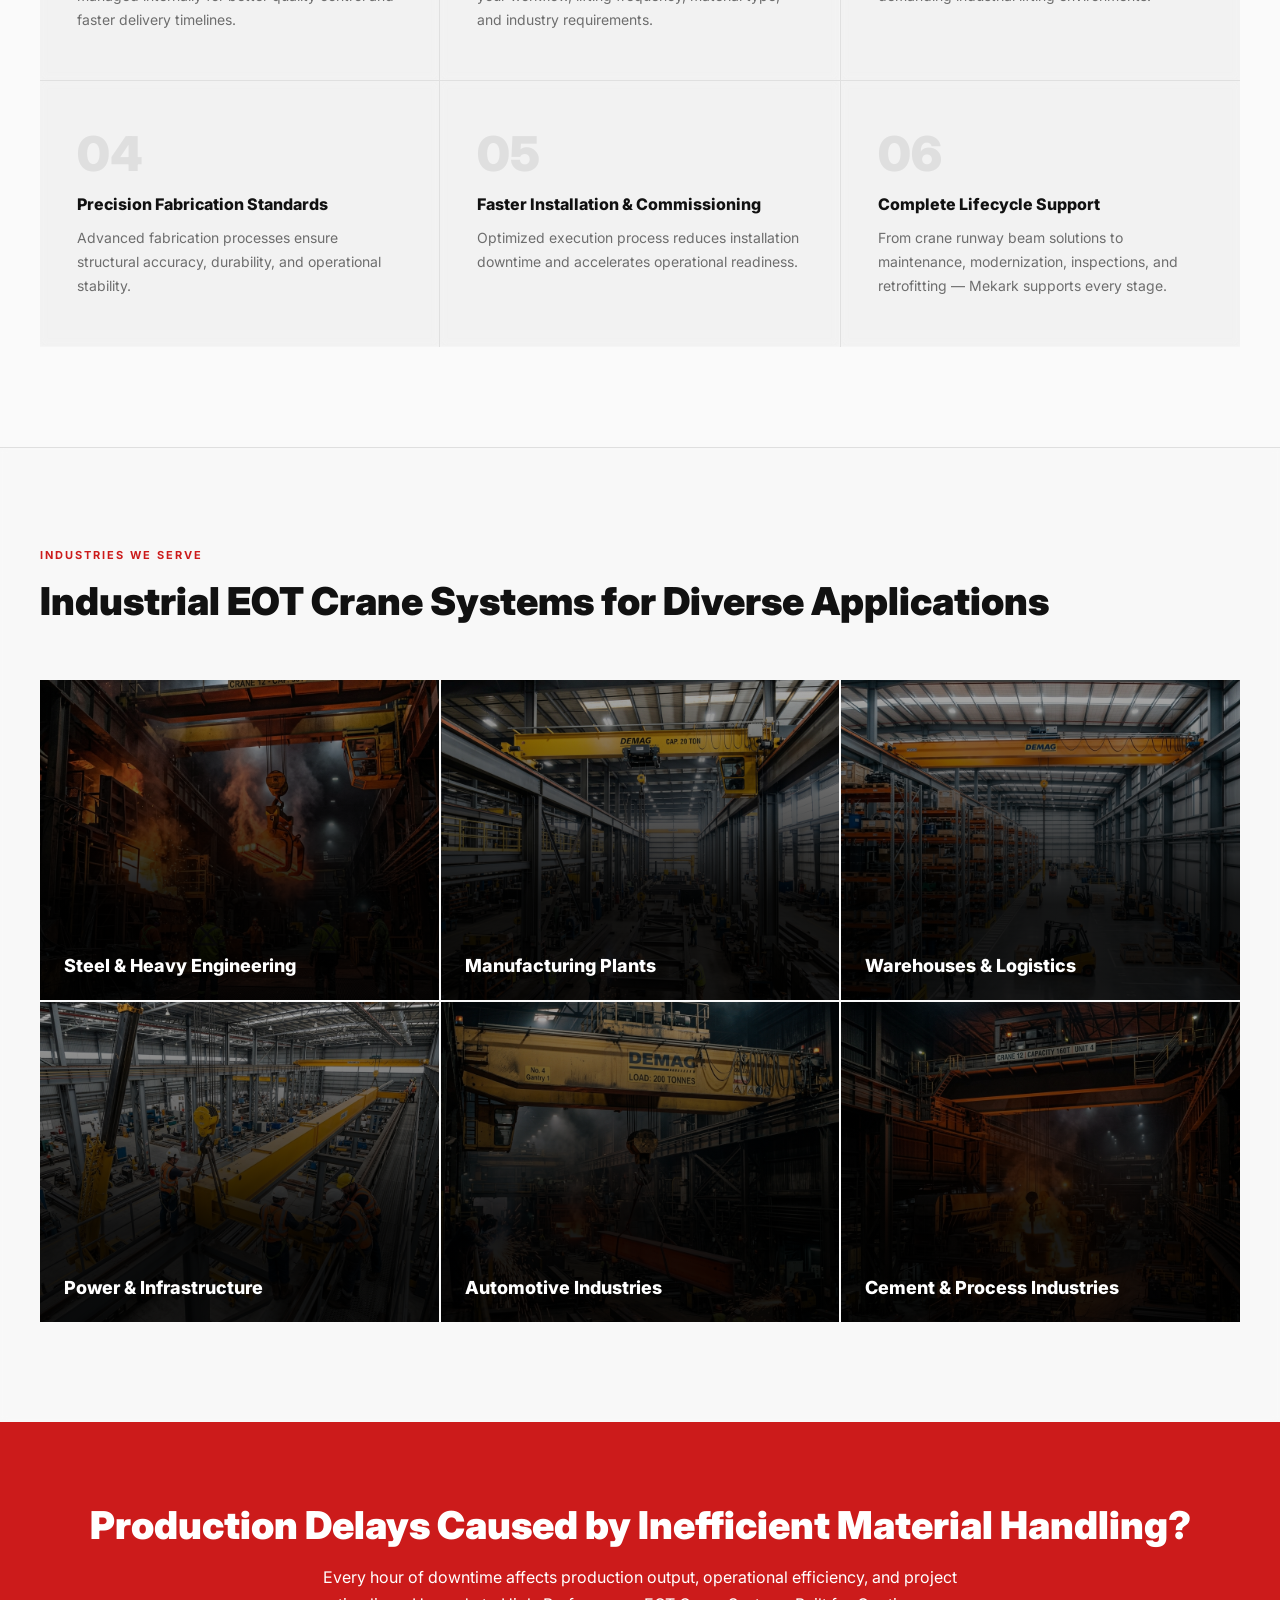
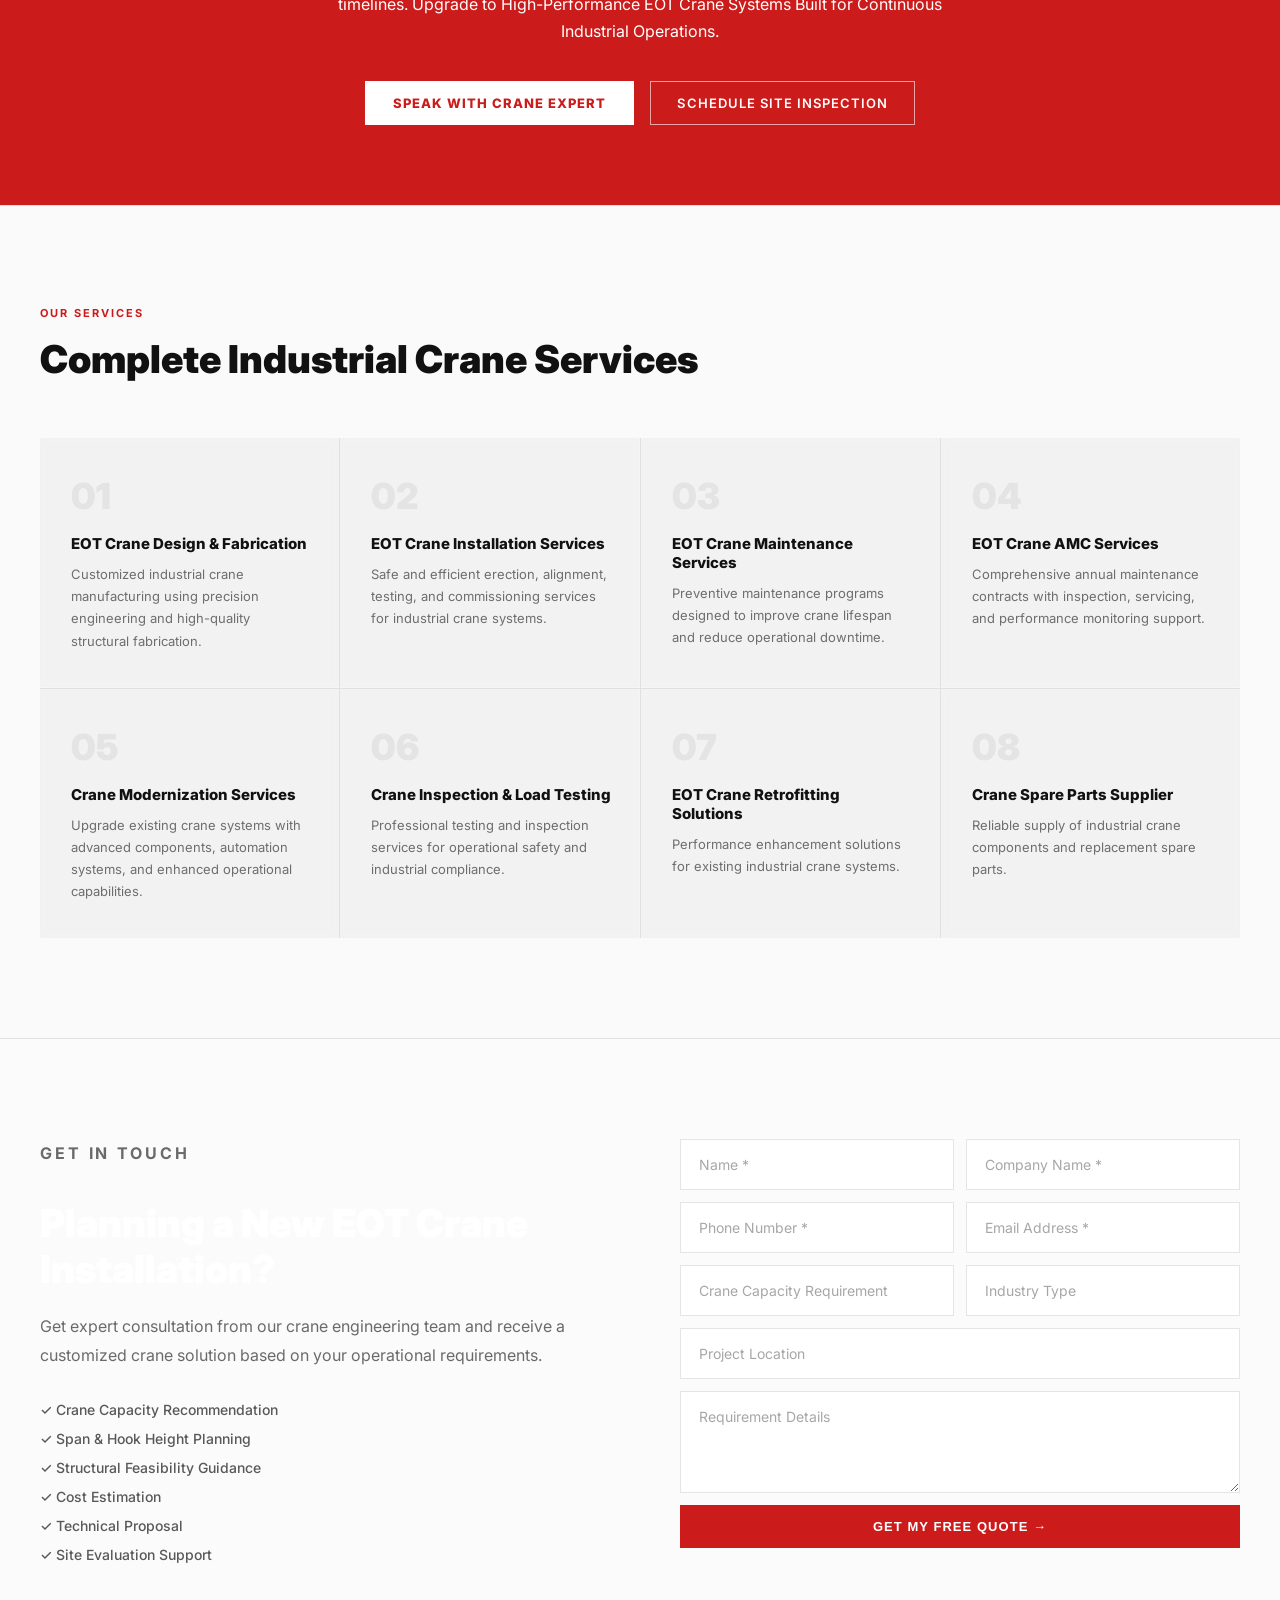
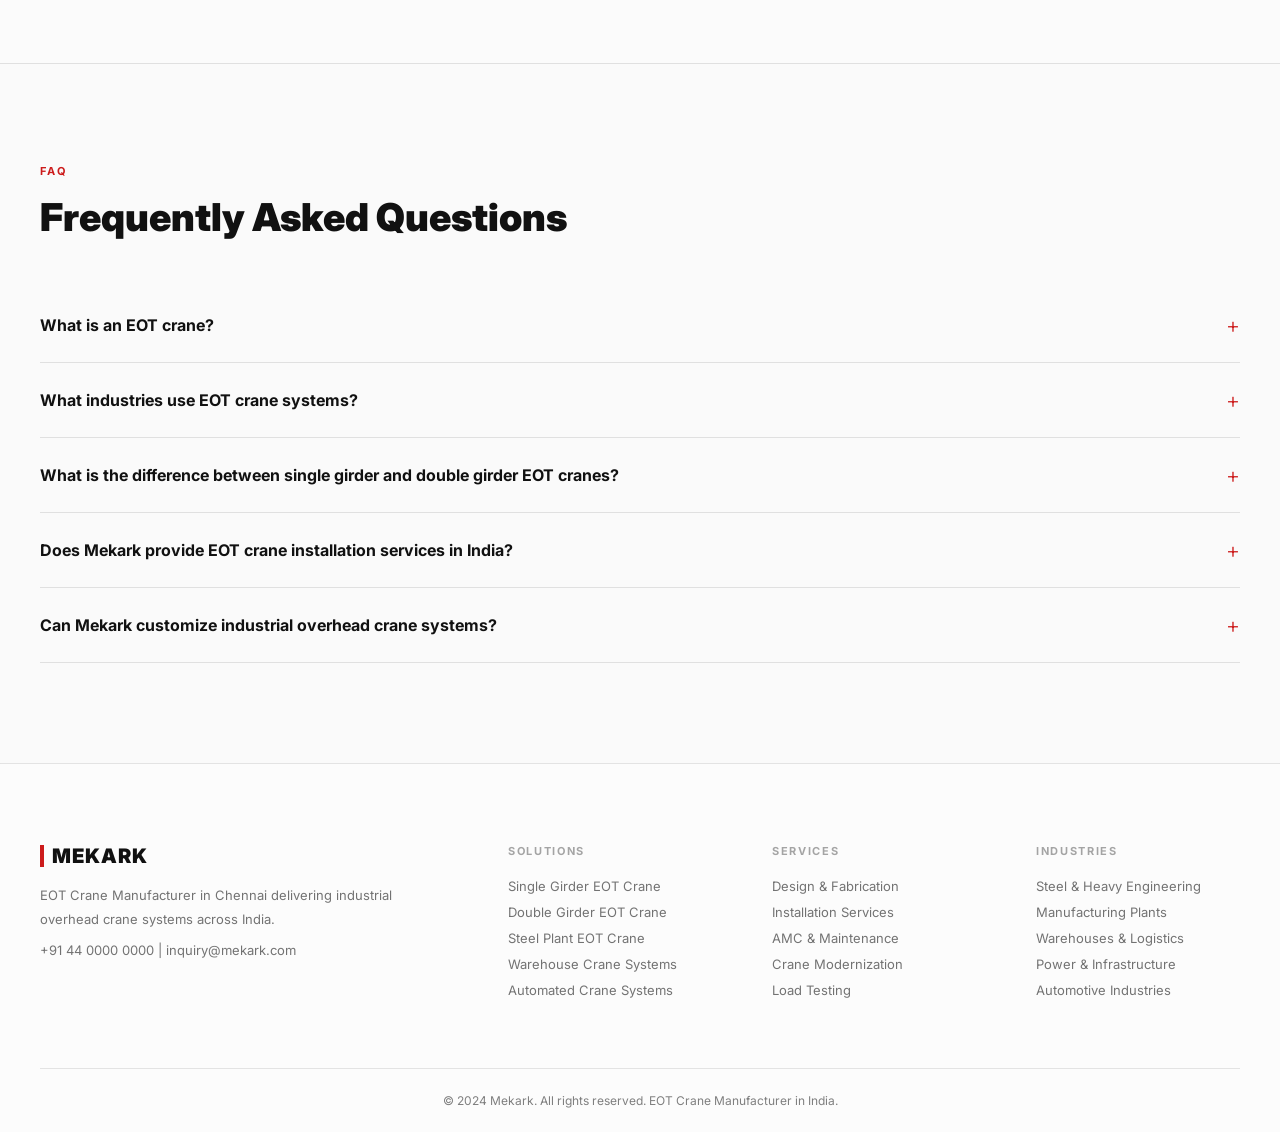
==== commit 358cc605: "Fix: industries section heading color white to black" ====
--- a/mekark-combined.html
+++ b/mekark-combined.html
@@ -225,7 +225,7 @@
 
 /* ===== INDUSTRIES ===== */
 .industries-section{padding:100px 0;background:rgba(255,255,255,0.55);backdrop-filter:blur(3px);border-top:1px solid var(--border)}
-.industries-section h2{font-size:clamp(26px,3vw,44px);font-weight:900;color:#fff;margin-bottom:56px}
+.industries-section h2{font-size:clamp(26px,3vw,44px);font-weight:900;color:#111;margin-bottom:56px}
 .industries-grid{display:grid;grid-template-columns:repeat(3,1fr);gap:2px}
 .industry-card{position:relative;height:320px;overflow:hidden;cursor:pointer}
 .industry-card::before{content:'';position:absolute;inset:0;background:linear-gradient(to top,rgba(0,0,0,0.9) 30%,rgba(0,0,0,0.3) 100%);z-index:1;transition:all .4s}
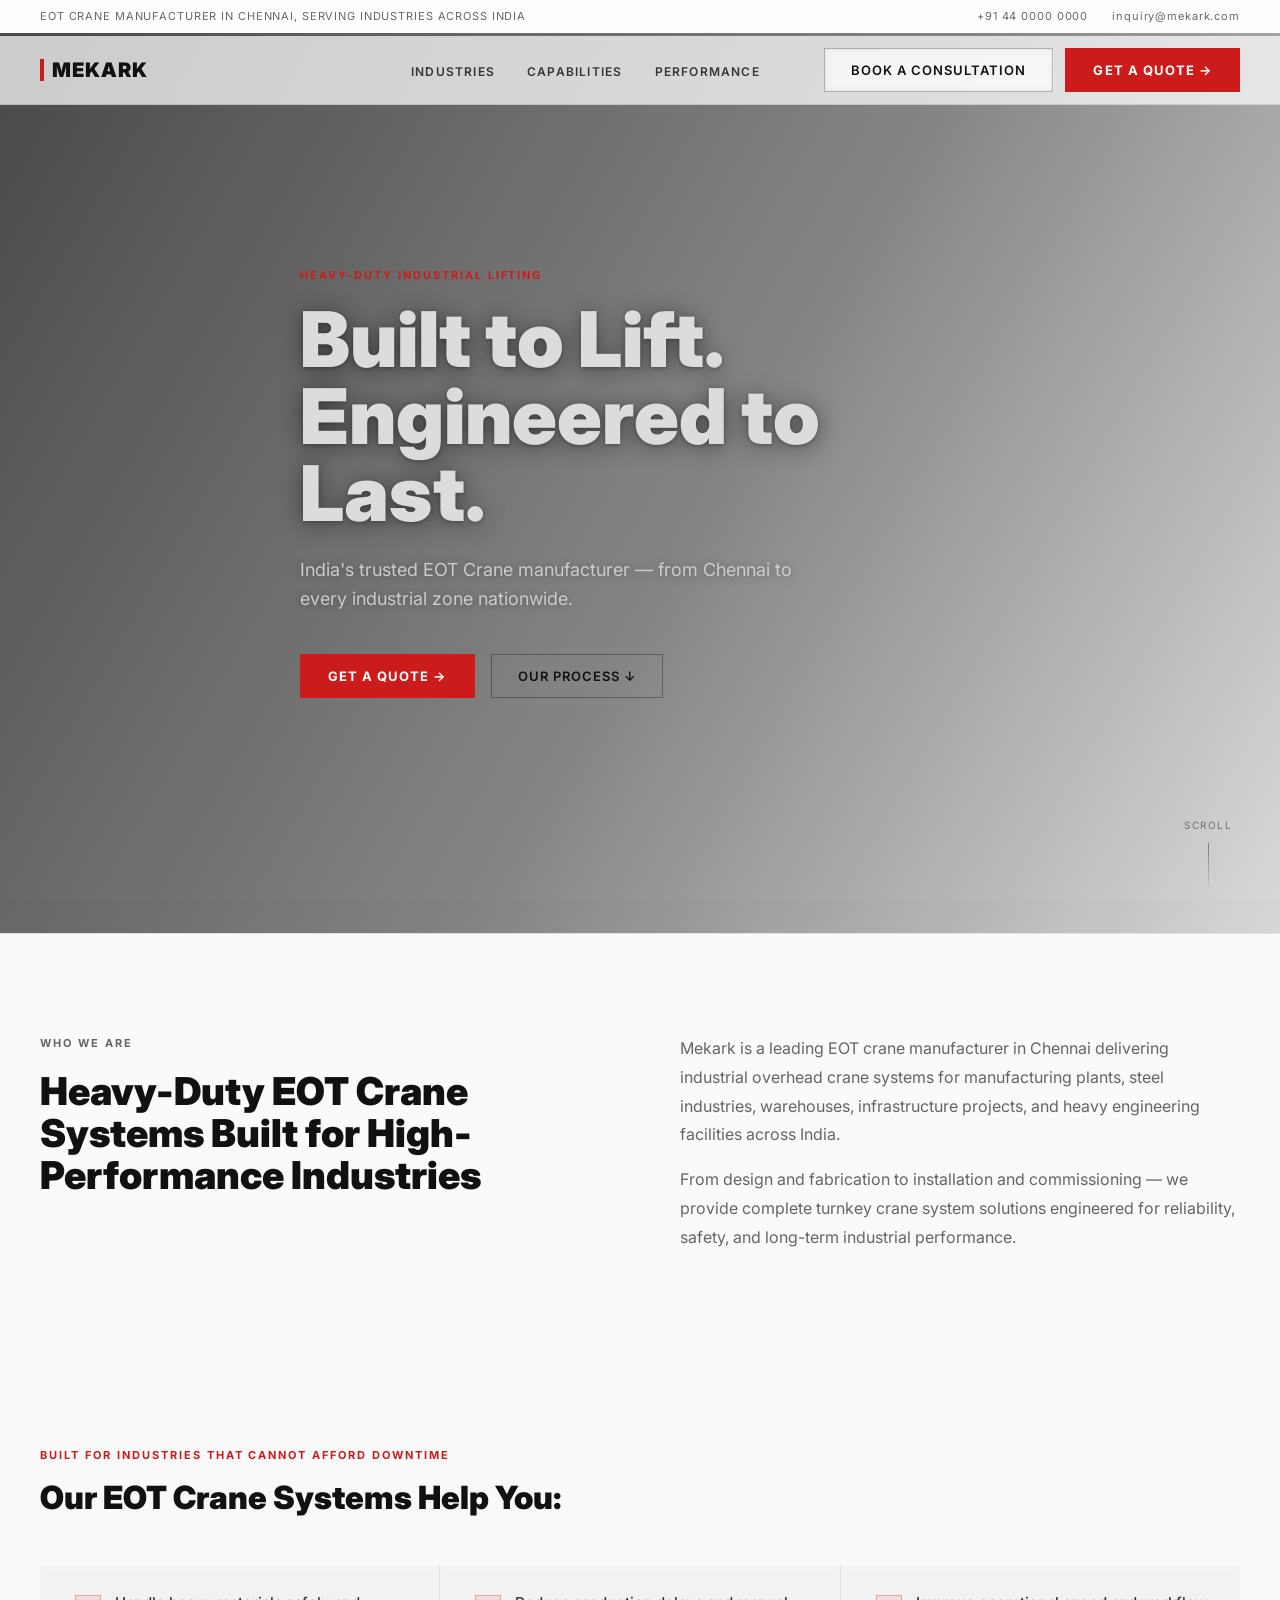
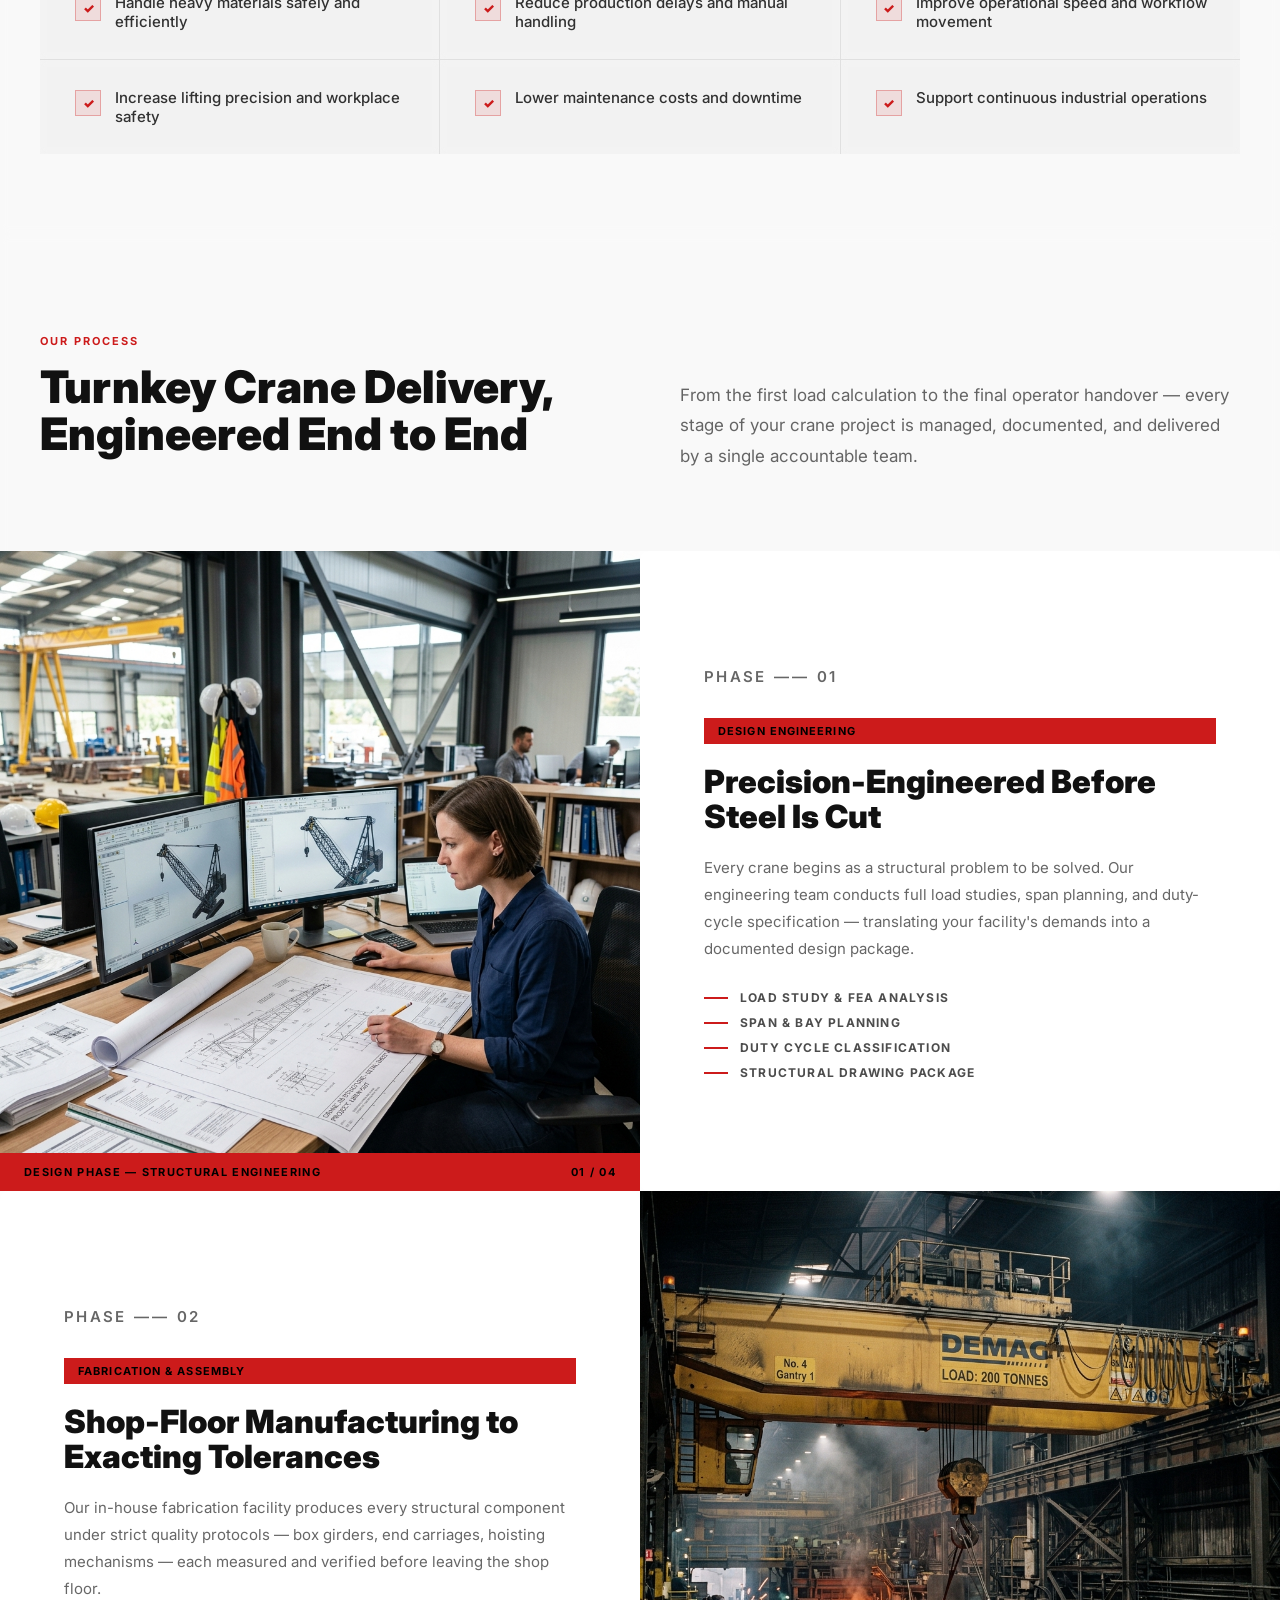
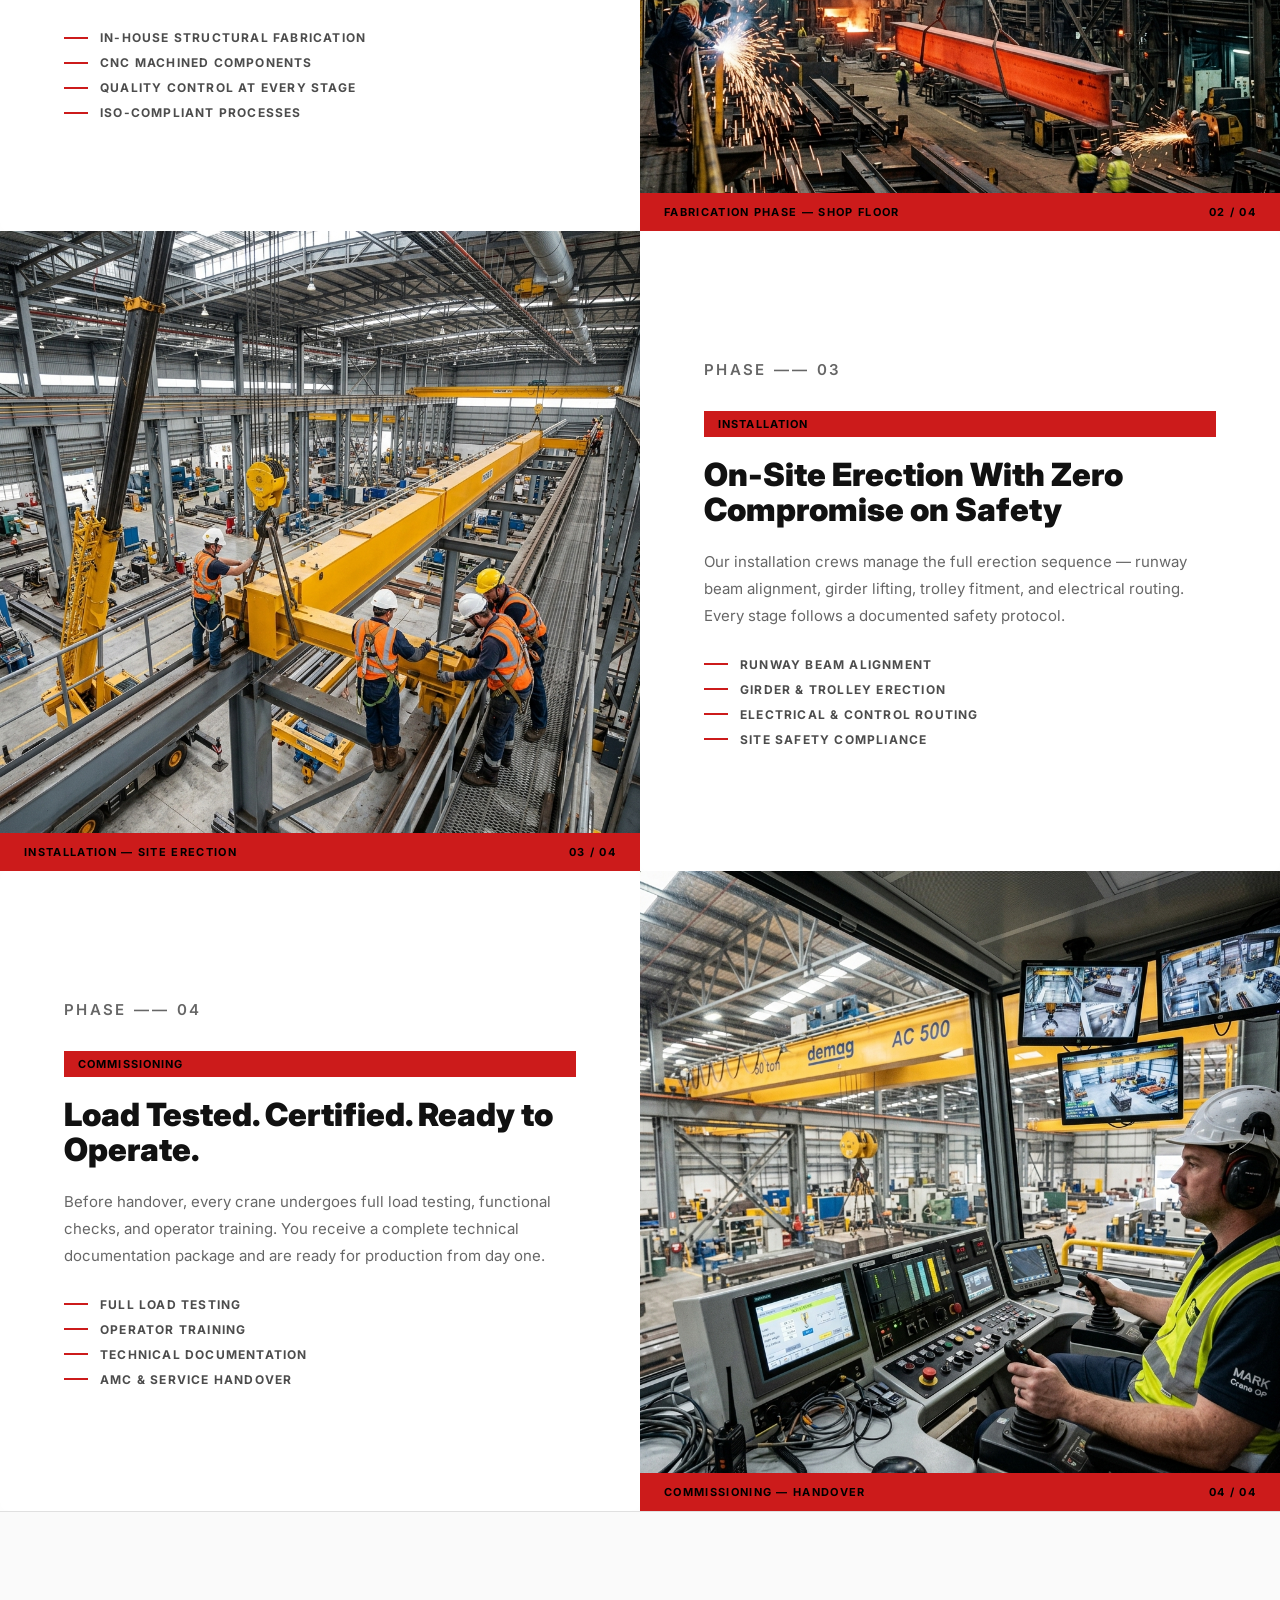
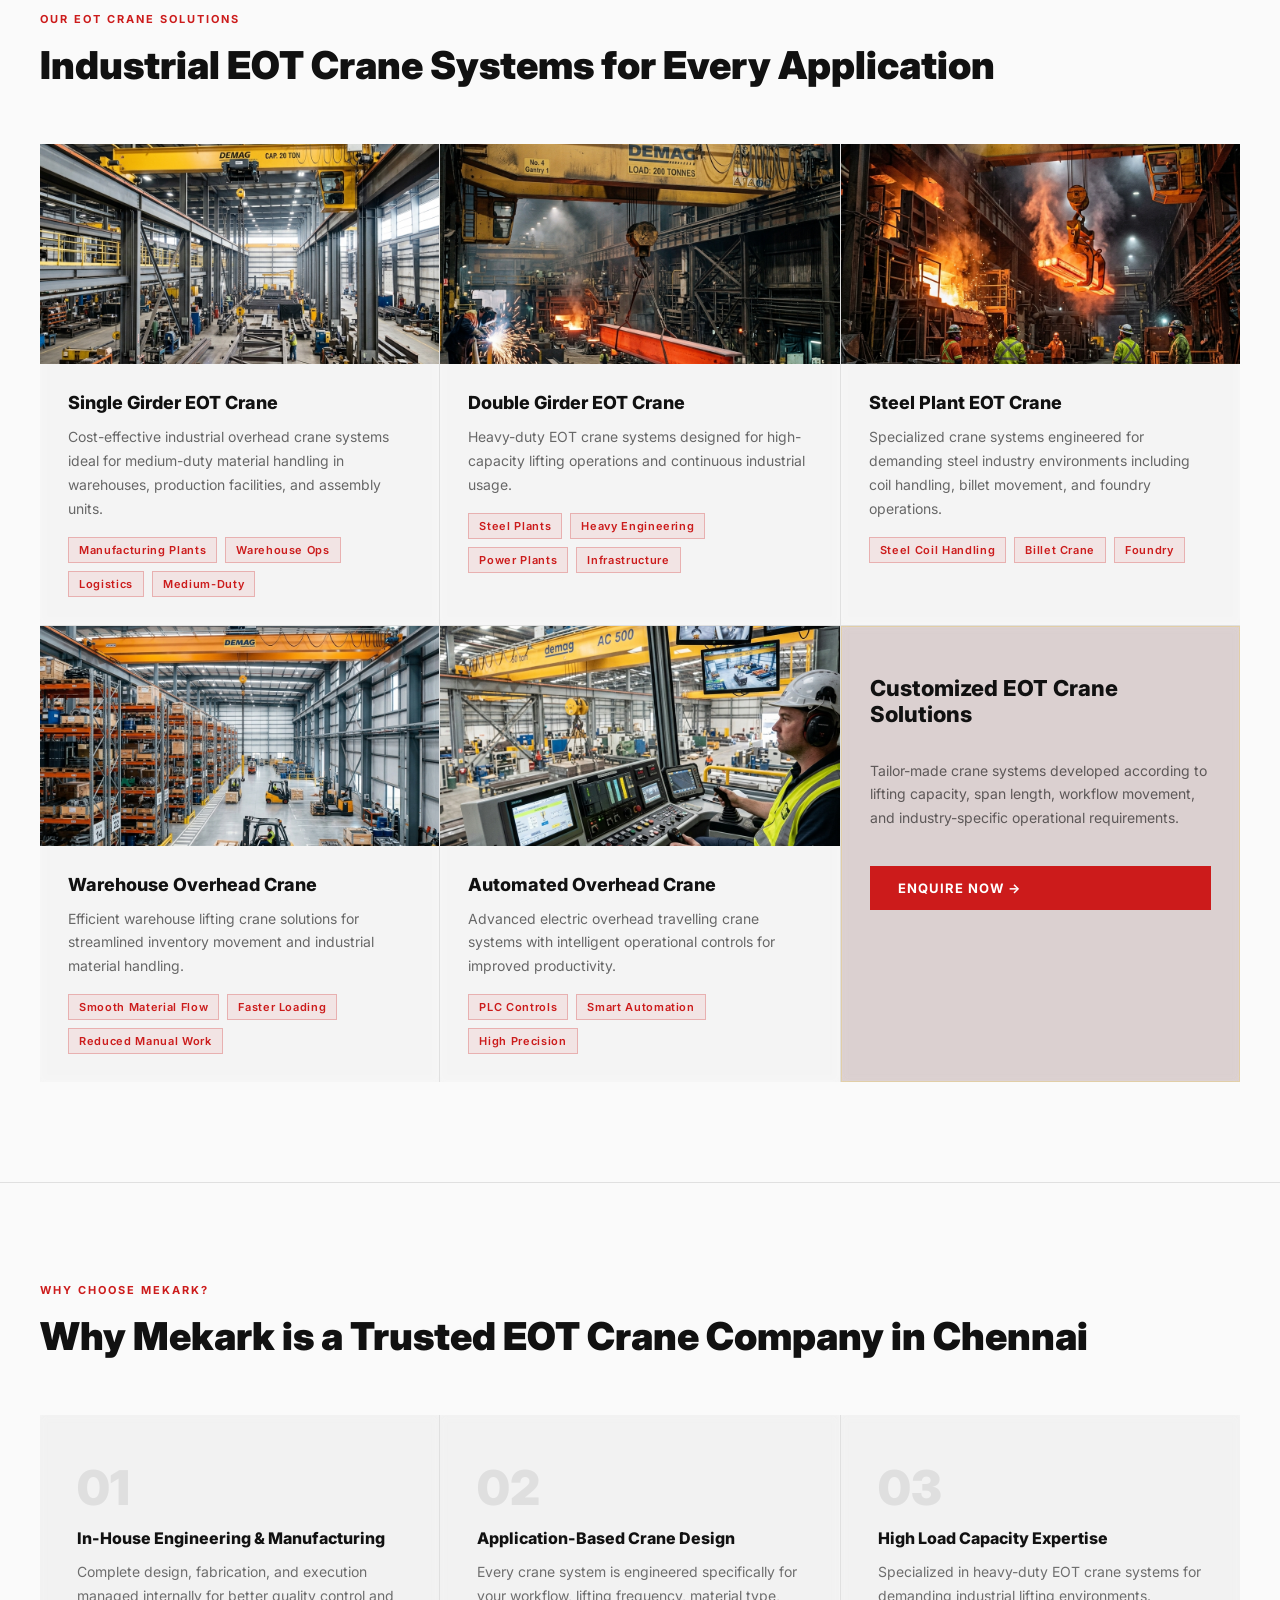
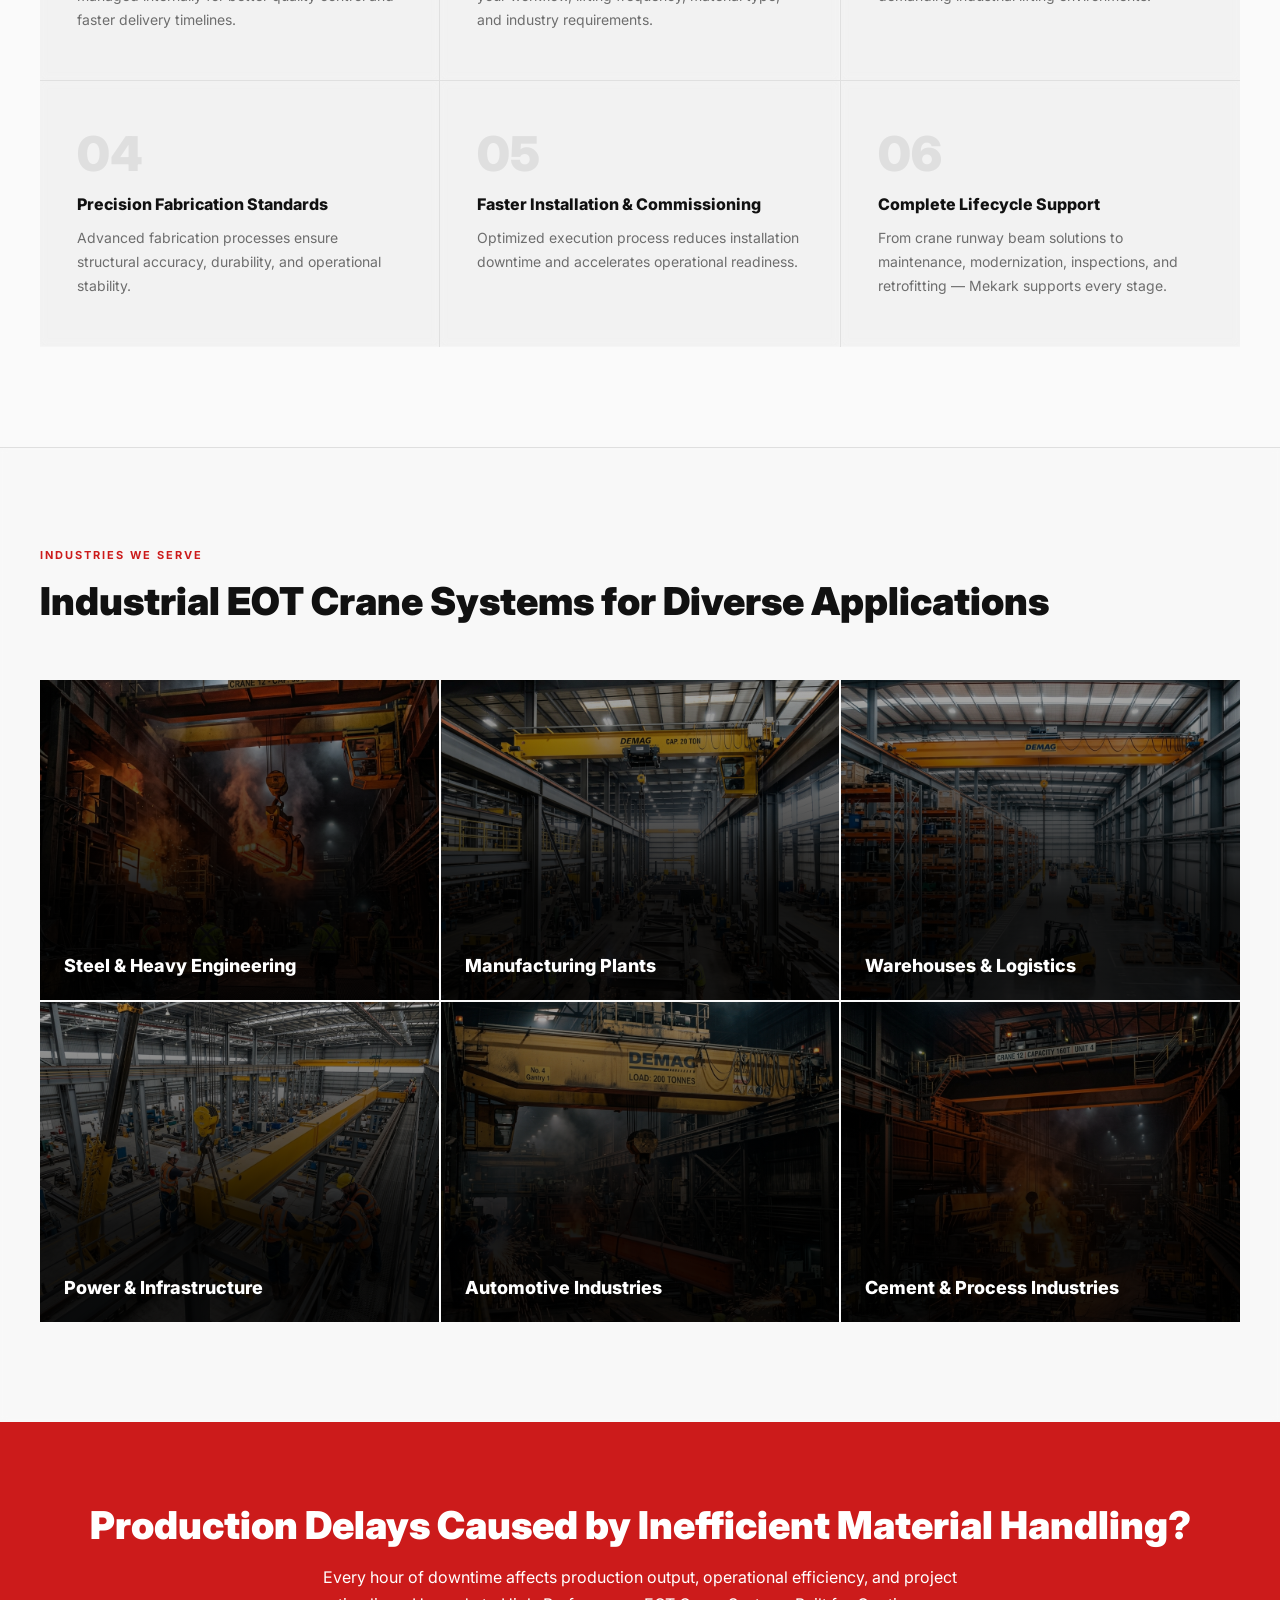
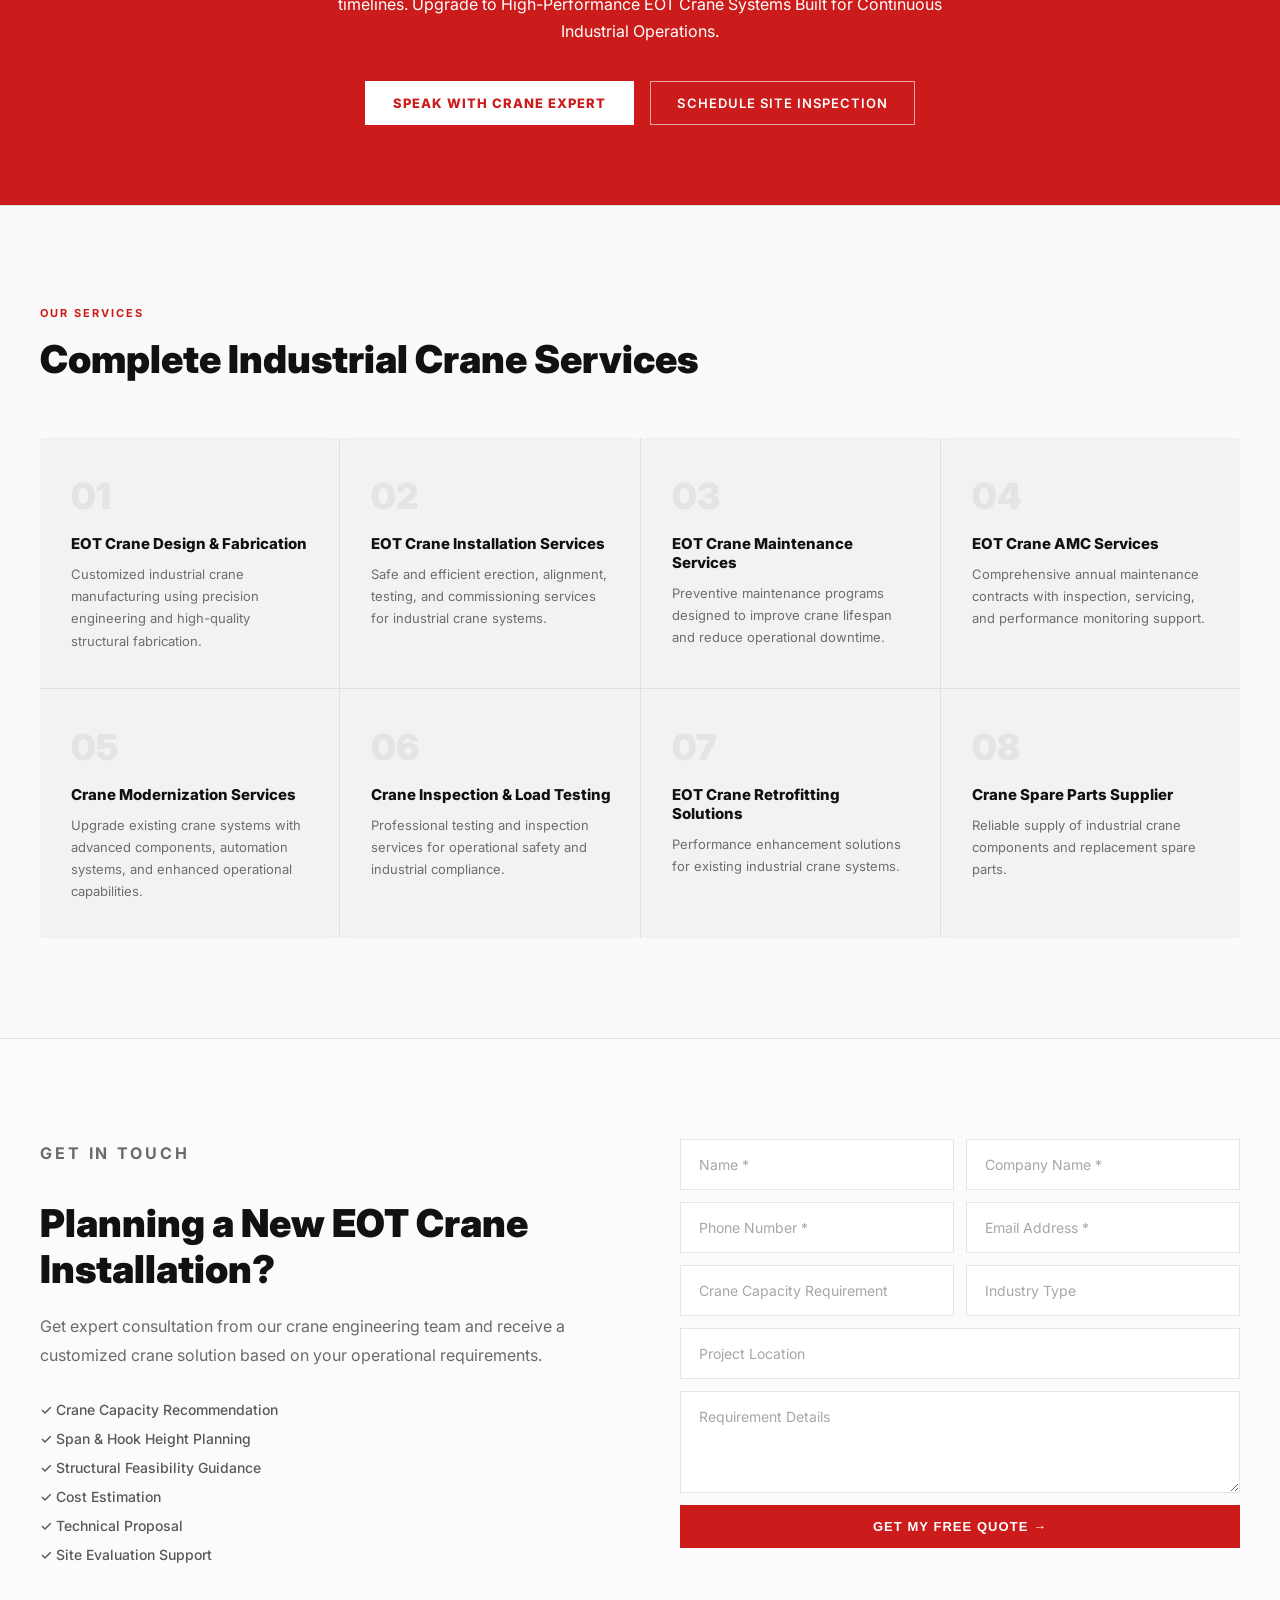
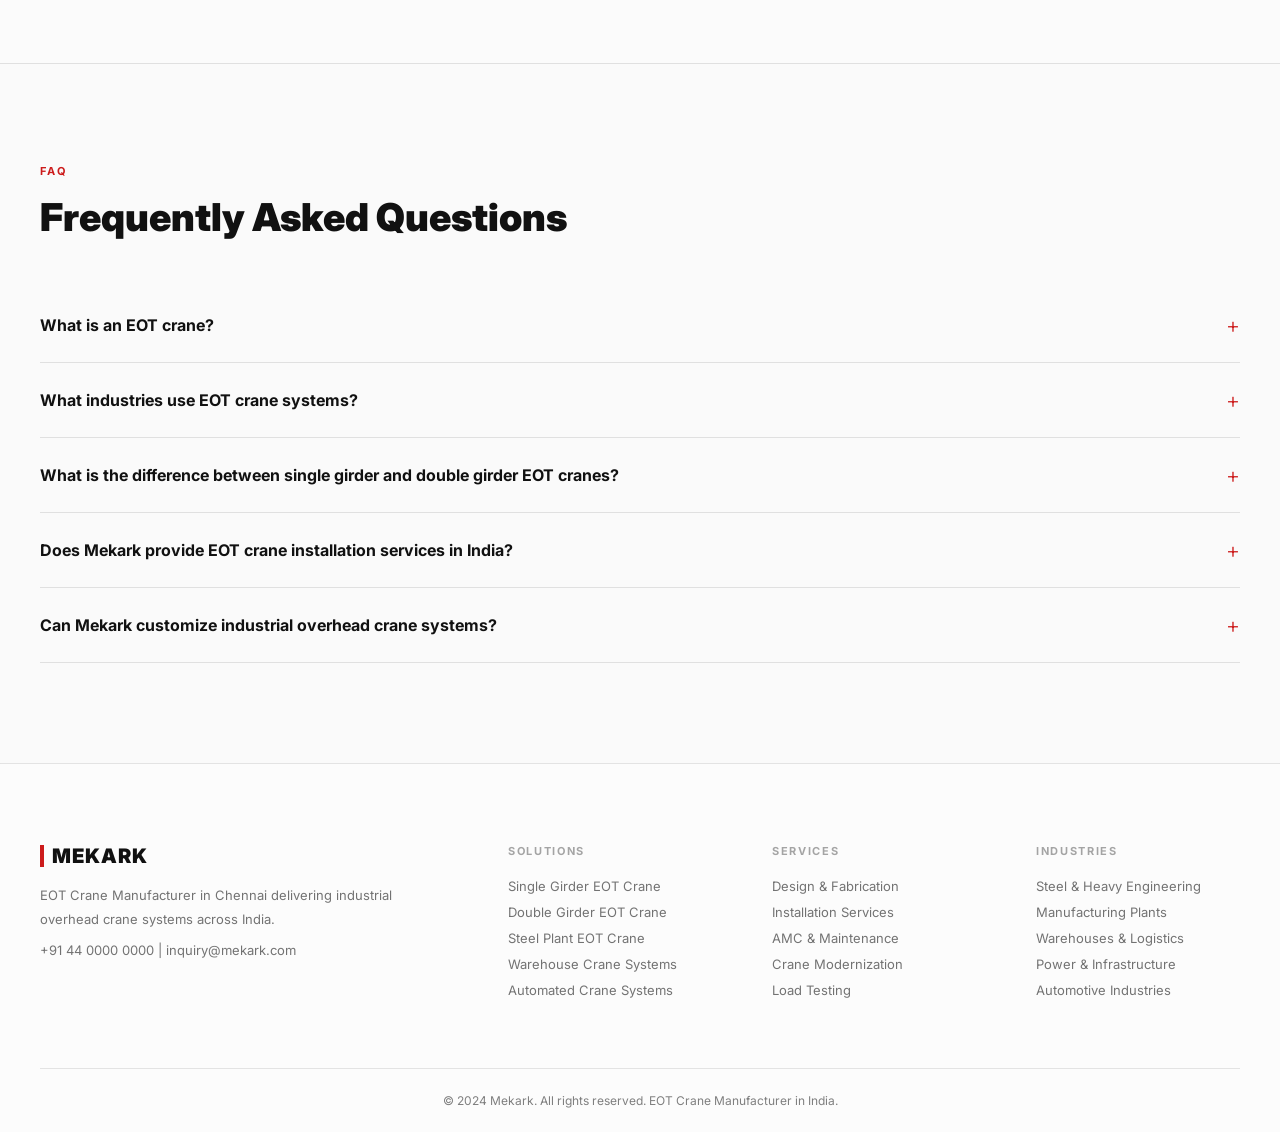
==== commit 88c5c772: "Fix: contact heading forced black !important" ====
--- a/mekark-combined.html
+++ b/mekark-combined.html
@@ -225,7 +225,7 @@
 
 /* ===== INDUSTRIES ===== */
 .industries-section{padding:100px 0;background:rgba(255,255,255,0.55);backdrop-filter:blur(3px);border-top:1px solid var(--border)}
-.industries-section h2{font-size:clamp(26px,3vw,44px);font-weight:900;color:#111;margin-bottom:56px}
+.industries-section h2{font-size:clamp(26px,3vw,44px);font-weight:900;color:#111!important;margin-bottom:56px}
 .industries-grid{display:grid;grid-template-columns:repeat(3,1fr);gap:2px}
 .industry-card{position:relative;height:320px;overflow:hidden;cursor:pointer}
 .industry-card::before{content:'';position:absolute;inset:0;background:linear-gradient(to top,rgba(0,0,0,0.9) 30%,rgba(0,0,0,0.3) 100%);z-index:1;transition:all .4s}
@@ -262,7 +262,7 @@
 /* ===== CONTACT ===== */
 .contact-section{padding:100px 0;background:rgba(255,255,255,0.72);backdrop-filter:blur(4px);border-top:1px solid var(--border)}
 .contact-grid{display:grid;grid-template-columns:1fr 1fr;gap:80px;align-items:start}
-.contact-left h2{font-size:clamp(28px,3vw,44px);font-weight:900;color:#fff;margin-bottom:20px}
+.contact-left h2{font-size:clamp(28px,3vw,44px);font-weight:900;color:#111!important;margin-bottom:20px}
 .contact-left p{color:rgba(0,0,0,0.58);line-height:1.8;margin-bottom:32px;font-size:16px}
 .contact-benefits{display:flex;flex-direction:column;gap:12px}
 .contact-benefits li{color:rgba(0,0,0,0.65);font-size:14px;font-weight:500}
